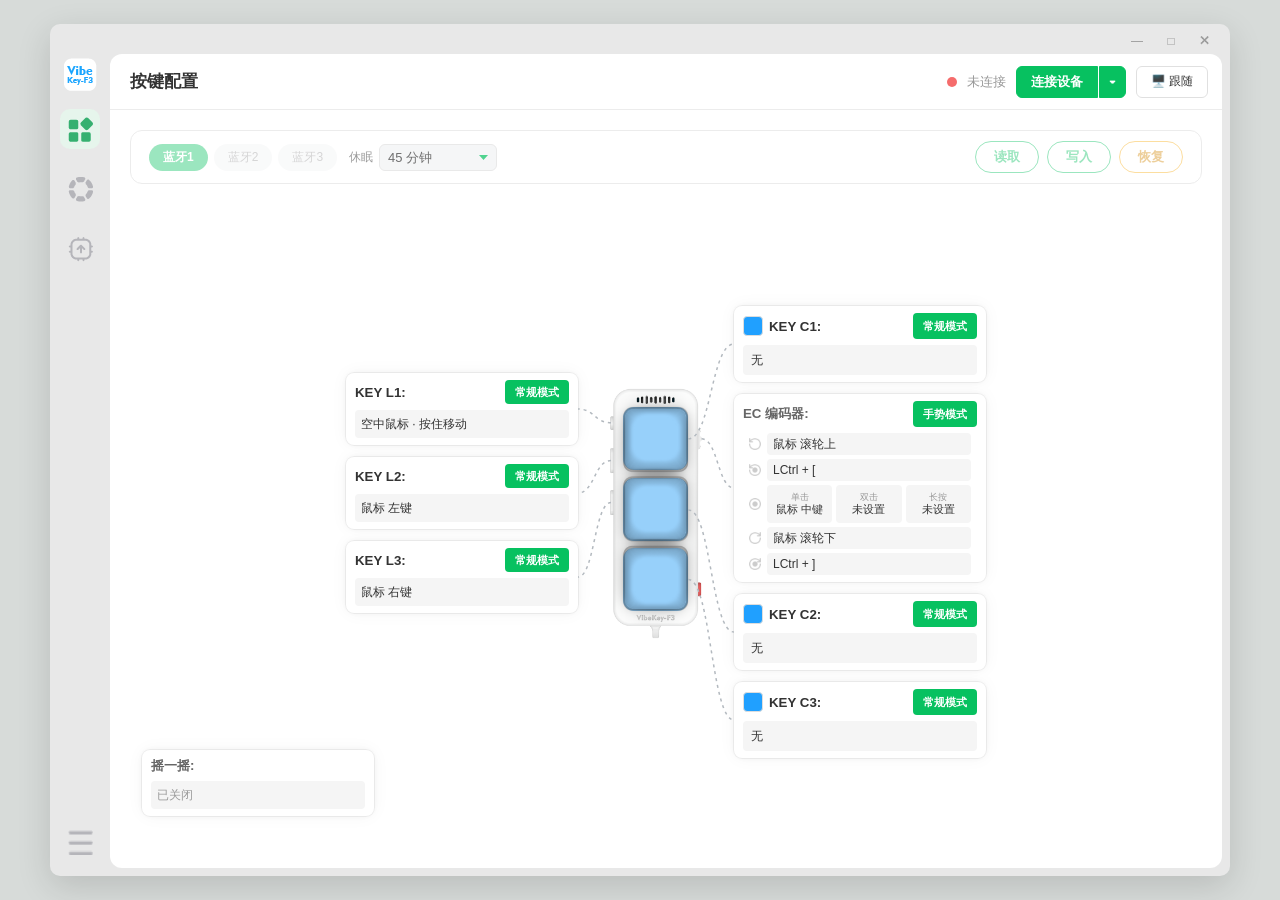
==== web/vibekey-F3_web_config/index.html @ e2149779 "fix(web): 每 3 秒兜底重连串口（对齐客户端的持续重试） 问题: 读取循环报错后 port 被置空, 但设备在系统层面没断开(不触发 connect 事件), 页面就永久停在'设备未连接';" ====
<!DOCTYPE html>
<html lang="zh-CN">
<head>
<meta charset="UTF-8">
<meta name="viewport" content="width=device-width, initial-scale=1.0">
<title>VibeKey-F3</title>
<!-- ===== 站点图标: 复用上位机桌面图标 appicon.png (data URI 内嵌, 保持单文件自包含) ===== -->
  <link rel="icon" type="image/png" sizes="16x16" href="[data-uri]">
  <link rel="icon" type="image/png" sizes="32x32" href="[data-uri]">
  <link rel="icon" type="image/png" sizes="48x48" href="[data-uri]">
  <link rel="apple-touch-icon" href="[data-uri]">
  <link rel="mask-icon" href="[data-uri]" color="#2196f3">
<script>
  // 渲染前设置主题, 避免闪烁 (深色/浅色/跟随系统)
  try {
    var __t = localStorage.getItem('vibekey-theme') || 'auto';
    if (__t === 'auto') __t = matchMedia('(prefers-color-scheme: dark)').matches ? 'dark' : 'light';
    document.documentElement.setAttribute('data-theme', __t);
  } catch(e) {}
</script>
<!-- ===== 样式: 按关注点拆成 5 个文件, 源在 .workbuddy/css/, 由 assemble_index.py 拷贝到 css/ =====
     拆分的理由: 曾因一次正则误删整段内联 CSS 导致页面裸奔, 且千行单文件让脚本化改样式
     极易锚点失配。加载顺序即层叠顺序, 勿调整序号。 -->
  <link rel="stylesheet" href="css/01-base.css">
<link rel="stylesheet" href="css/02-shell.css">
<link rel="stylesheet" href="css/03-cards.css">
<link rel="stylesheet" href="css/04-modal.css">
  <link rel="stylesheet" href="css/05-responsive.css">
<link rel="stylesheet" href="css/06-vkbd.css">
<link rel="stylesheet" href="css/07-select-popup.css">
<link rel="stylesheet" href="css/08-ec-icons.css">
<link rel="stylesheet" href="css/09-led-rgb.css">
</head>
<body>
<div class="app">

  <!-- 装饰性窗口按钮 (同 QML 标题栏) -->
  <div class="win-btns">
    <div class="win-btn">&#x2014;</div>
    <div class="win-btn">&#x25A1;</div>
    <div class="win-btn close">&#x2715;</div>
  </div>

  <!-- ===== 左侧 60px 图标侧边栏 (图标取自 Studio 桌面端资源) ===== -->
  <aside class="sidebar">
    <!-- 10-06: logo 变成返回官网的入口（官网 = 仓库根的 index.html，GitHub Pages 上就是
         https://lii-x.github.io/VibeKey-F3/ ）。
         ★ 用户明确要求：**同一个标签页直接跳回去**，不要另开窗口
           ⇒ 不加 target="_blank"（普通导航即可）。
         ⚠️ 注意：这是真跳转，未保存的改动会丢 —— 用户已知悉并仍要这个行为。 -->
    <a class="side-logo-link" href="https://lii-x.github.io/VibeKey-F3/"
       title="返回 VibeKey-F3 官网">
      <img class="side-logo" src="[data-uri]" alt="VibeKey-F3">
    </a>
    <nav class="side-nav">
      <button class="nav-btn active" data-tab="keys" onclick="switchTab('keys')" title="按键配置">
        <img class="ic ic-off" src="[data-uri]" alt="">
        <img class="ic ic-on" src="[data-uri]" alt="">
      </button>
      <button class="nav-btn" data-tab="status" onclick="switchTab('status')" title="运行状态">
        <img class="ic ic-off" src="[data-uri]" alt="">
        <img class="ic ic-on" src="[data-uri]" alt="">
      </button>
      <button class="nav-btn" data-tab="ota" onclick="switchTab('ota')" title="固件升级">
        <img class="ic ic-off" src="[data-uri]" alt="">
        <img class="ic ic-on" src="[data-uri]" alt="">
        <!-- 有新固件时的红点(对齐 QML: 任意页可见的脉冲小红点), 由 paintOtaNotice 控制 -->
        <span class="nav-badge" id="otaNavBadge" hidden aria-hidden="true"></span>
      </button>
    </nav>
    <button class="nav-btn nav-more" data-tab="more" onclick="switchTab('more')" title="更多">
      <img class="ic ic-off" src="[data-uri]" alt="">
      <img class="ic ic-on" src="[data-uri]" alt="">
    </button>
  </aside>

  <!-- ===== 主内容区 ===== -->
  <div class="main">

    <!-- 标题栏：页签标题 + 全局连接状态 -->
    <div class="titlebar">
      <span class="tb-title" id="tbTitle">按键配置</span>
      <span class="flex1"></span>
      <div class="conn-bar">
        <div class="status-dot" id="statusDot"></div>
        <span class="status-text" id="statusText">未连接</span>
        <span class="device-info" id="deviceInfo"></span>
        <div class="conn-menu">
          <button class="btn btn-primary" id="connectBtn" onclick="connectDevice()">连接设备</button>
          <button class="btn btn-primary conn-caret" id="connMenuBtn" title="选择连接方式" aria-label="选择连接方式"
                  onclick="toggleConnMenu(event)">▾</button>
          <div class="conn-dropdown" id="connDropdown">
            <button type="button" class="conn-item" onclick="pickConn('ble')">
              <span class="ci-t">蓝牙</span><span class="ci-s">无线 · 手机可用</span></button>
            <button type="button" class="conn-item" onclick="pickConn('usb')">
              <span class="ci-t">USB 串口</span><span class="ci-s">有线 · 仅桌面浏览器</span></button>
          </div>
        </div>
        <button class="btn btn-danger" id="disconnectBtn" onclick="disconnectDevice()" style="display:none;">断开</button>
        <button class="btn btn-sm" id="themeBtn" onclick="cycleTheme()" title="切换主题：深色 / 浅色 / 跟随系统">🖥️ 跟随</button>
      </div>
    </div>

    <div class="views">

      <!-- ===== 页签：按键配置 ===== -->
      <section class="view active" id="view-keys">

        <!-- 操作条: 槽位 + 休眠 + 读取/写入/恢复 (10-05)
             连接状态(绿点/已连接/设备名/断开)只在标题栏出现一次 —— 之前这里也放了一份,
             导致「已连接」等字样在同一屏出现两遍。现在这一行只留操作, 状态看标题栏。 -->
        <div class="status-card">
          <div class="sc-row">
            <div class="slot-selector">
              <span class="slot-label">槽位</span>
              <button class="slot-btn active" data-slot="0" onclick="setSlot(0)" disabled>蓝牙1</button>
              <button class="slot-btn" data-slot="1" onclick="setSlot(1)" disabled>蓝牙2</button>
              <button class="slot-btn" data-slot="2" onclick="setSlot(2)" disabled>蓝牙3</button>
            </div>
            <div class="sleep-select">
              <label>休眠</label>
              <select id="sleepMin" onchange="setSleepMin()" disabled>
                <option value="45">45 分钟</option>
                <option value="60">1 小时</option>
                <option value="90">1.5 小时</option>
                <option value="120">2 小时</option>
                <option value="180">3 小时</option>
                <option value="0">永不</option>
              </select>
            </div>
            <span class="flex1"></span>
            <div class="sc-actions">
              <button class="pill pill-green" id="readBtn" onclick="readConfig()" disabled>读取</button>
              <button class="pill pill-green" id="writeBtn" onclick="writeConfig()" disabled>写入</button>
              <button class="pill pill-amber" id="resetBtn" onclick="resetConfig()" disabled>恢复</button>
            </div>
          </div>
        </div>

        <!-- 设备居中 + Summary 卡片环绕 (对齐 Studio; 点击卡片跳转完整编辑器) -->
        <div class="studio-layout" id="studioLayout">
          <svg class="connectors" aria-hidden="true"></svg>
          <div class="scol" id="sumLeft"></div>
          <div class="device-col">
            <div class="device-frame">
              <img class="device-img" src="[data-uri]" alt="VibeKey-F3 设备">
              <!-- 键帽颜色叠加层 (对齐 Studio keyHotspotRepeater): RGB 开启时 35% 透明度着色,
                   关闭时白色 8% 微光; 位置由 updateKeycaps() 按 PNG 实测矩形设定 -->
              <div class="keycap" data-path="keys.0" title="KEY C1"></div>
              <div class="keycap" data-path="keys.1" title="KEY C2"></div>
              <div class="keycap" data-path="keys.2" title="KEY C3"></div>
            </div>
          </div>
          <div class="scol" id="sumRight"></div>
        </div>

        <!-- 按键编辑已改为「点击环绕设备的小卡片 → 弹窗编辑」(Studio 同款)，
             不再在整页渲染冗长的完整编辑器；空中鼠标 / 摇一摇设置随对应分组弹窗一并呈现。 -->
      </section>

      <!-- ===== 页签：运行状态 ===== -->
      <section class="view" id="view-status">
        <!-- 灯效测试 -->
        <div class="panel">
          <!-- 10-06 用户要求:
               ① 标题去掉「(手动测试 LED)」→ 只留「灯效测试」；
               ② 原「手动测试 + 通道」那一整行删掉（「手动测试」标签不要）；
               ③ 通道徽章/电量**上移**到标题行（.panel-title 本就是 flex+gap, 直接放进来即可）。
               ⚠️ #ledChannel 必须留着 —— updateLedChannel() 要写它；
                  #ledBattery 与它同源，一起上移。 -->
          <div class="panel-title">灯效测试
            <span class="channel-badge none" id="ledChannel">通道：无设备</span>
            <span class="led-batt" id="ledBattery"></span>
          </div>
          <div class="led-test">
            <!-- 蓝牙功能代码(toggleBleLed/connectBleLed/sendLedBle…)仍保留在 00-original.js 里
                 供源码与协议参考, 只是页面上已无入口（按钮与说明均已按用户要求移除）。 -->
            <!-- 状态灯分组标题 + 五个按钮（黄/绿/红/蓝/关, 顺序与上位机 Main.qml 一致）。
                 蓝灯 = state 4：固件 10-21 新增, 借用 LED1(PA5, 与充电指示共用),
                 见 ble_led_service.c 的 LED_STATE_BLUE 归属约定。 -->
            <div class="led-row">
              <span class="led-grp">LED1/LED2/LED3</span>
              <span class="flex1"></span>
              <div class="led-buttons">
                <button class="led-btn led-yellow" onclick="sendLed(1)">黄灯</button>
                <button class="led-btn led-green" onclick="sendLed(2)">绿灯</button>
                <button class="led-btn led-red" onclick="sendLed(3)">红灯</button>
                <button class="led-btn led-blue" onclick="sendLed(4)">蓝灯</button>
                <button class="led-btn led-off" onclick="sendLed(0)">关灯</button>
              </div>
            </div>

            <!-- 两组之间的细分隔线（对齐上位机） -->
            <div class="led-sep"></div>

            <!-- C1/C2/C3 RGB 测试区（10-06 新增, 对齐上位机: 8色快选 + 亮度条 + 亮灭）
                 三行由 js/19-led-rgb.js 的 renderLedRgb() 动态生成 -->
            <div class="led-row">
              <span class="led-grp">C1/C2/C3 RGB</span>
              <span class="flex1"></span>
              <button class="led-alloff" id="ledAllOffBtn" onclick="ledTestAllOff()">全部熄灭</button>
            </div>
            <div class="led-rgb-rows" id="ledRgbRows"></div>
            <div class="led-rgb-note" id="ledRgbNote"></div>

            <!-- 10-06 用户要求: 原来的「网页版蓝牙通道实际不可用…」长段说明整块删除 -->
          </div>
        </div>

        <!-- Log -->
        <div class="panel">
          <div class="panel-title">通信日志</div>
          <div class="log-panel" id="logPanel"></div>
        </div>

        <!-- 串口日志（设备控制台经 USB 转发，11-24） -->
        <div class="panel">
          <div class="panel-title" style="display:flex;align-items:center;justify-content:space-between;">
            <span>串口日志 <span style="font-weight:400;color:#8a8f99;font-size:12px;">（设备控制台，经 USB 转发）</span></span>
            <span style="display:flex;gap:8px;">
              <button class="btn-sm" id="srLogToggleBtn" onclick="toggleSerialLog()">开始</button>
              <button class="btn-sm" onclick="clearSerialLog()">清空</button>
            </span>
          </div>
          <div class="srlog" id="srLog"></div>
          <div class="srlog-note">
            开启后会<b>暂停设备信息轮询</b>——日志与命令共用同一条串口，必须互斥。再次点击「停止」恢复。
          </div>
        </div>
      </section>

      <!-- ===== 页签：固件升级 ===== -->
      <section class="view" id="view-ota">
        <div class="ota-scroll">

          <!-- 发现新固件横幅 (对齐 QML 856-896: #fff8e6 底 + 橙字 + 「立即升级」按钮) -->
          <div class="ota-notice" id="otaNotice" style="display:none;">
            <span class="ota-notice-arrow">↑</span>
            <div class="ota-notice-txt">
              <div class="ota-notice-t" id="otaNoticeTitle">发现新固件</div>
              <div class="ota-notice-s" id="otaNoticeSub"></div>
            </div>
            <!-- 「稍后」对齐 QML 的 fwNoticeDismissed: 记住该版本, 同一版本不再横幅提示
                 (侧栏红点仍保留, 与客户端行为一致)。 -->
            <button class="ota-notice-later" id="otaNoticeLater" onclick="otaDismissNotice()">稍后</button>
            <button class="ota-notice-btn" id="otaNoticeBtn" onclick="otaUpgradeNow()">立即升级</button>
          </div>

          <!-- 设备 (对齐 QML 899-927: 高 56 白底 radius 10, 左侧「设备」+ 圆点 + 连接态, 右侧「刷新」) -->
          <div class="ota-dev">
            <span class="ota-dev-label">设备</span>
            <span class="ota-dot" id="otaDevDot"></span>
            <span class="ota-dev-txt" id="otaDevText">USB未连接（固件升级仅支持USB连接）</span>
            <span class="ota-dev-fill"></span>
            <span class="ota-refresh" id="otaRefresh" onclick="otaRefreshDevice()">刷新</span>
          </div>

          <!-- 固件来源 + 本地/网络分段 (对齐 QML 929-1076) -->
          <div class="ota-src">
            <div class="ota-src-head">
              <span class="ota-src-title">固件来源</span>
              <span class="ota-src-fill"></span>
              <div class="seg ota-seg" id="otaSrcSeg">
                <button class="seg-btn" id="otaSrcLocal" onclick="setOtaSrcMode(0)">本地文件</button>
                <button class="seg-btn active" id="otaSrcNet" onclick="setOtaSrcMode(1)">网络获取</button>
              </div>
            </div>

            <!-- 本地模式: 浏览 .bin (对齐 QML 958-981) -->
            <div class="ota-local" id="otaLocalPane">
              <div class="ota-file">
                <span class="ota-file-box" id="otaFileName">选择固件文件 - 点击浏览选择 .bin 文件</span>
                <span class="ota-browse" id="otaBrowseBtn" onclick="document.getElementById('otaFileInput').click()">浏览</span>
                <input type="file" id="otaFileInput" accept=".bin,application/octet-stream" style="display:none" onchange="selectFirmwareFile(this)">
              </div>
            </div>

            <!-- 网络模式: 在线版本列表 (对齐 QML 983-1071, 数据源同 net_worker.py: Gitee Releases) -->
            <div class="ota-net" id="otaNetPane">
              <div class="ota-net-head">
                <!-- ★ 10-07: 用户要求去掉括号里的发布源说明, 只留「在线版本」。
                     功能(网络获取 + 在线版本列表)保持不变, 数据源仍是 Gitee。 -->
                <span class="ota-net-title">在线版本</span>
                <span class="ota-net-cur" id="otaNetCur"></span>
                <span class="ota-net-fill"></span>
                <span class="ota-refresh" id="otaNetRefresh" onclick="otaRefreshReleases('force')">刷新</span>
              </div>
              <div class="ota-net-empty" id="otaNetEmpty" style="display:none;">暂无可用版本</div>
              <div class="ota-net-list" id="otaNetList"></div>
              <div class="ota-net-picked" id="otaNetPicked" style="display:none;"></div>
            </div>
          </div>

          <div class="ota-meta" id="otaMeta"></div>
          <div class="ota-progress" id="otaProgressWrap" style="display:none;">
            <div class="ota-progress-bar" id="otaProgressBar"></div>
          </div>
          <div class="ota-status" id="otaStatus"></div>
          <div class="ota-actions">
            <button class="btn btn-success" id="otaBtn" onclick="startOta()" disabled>开始升级</button>
          </div>
          <!-- ★ 10-07: 删掉「（协议与上位机 ota_worker.py 一致）」—— 面向用户的提示不需要暴露实现细节。 -->
          <div class="hint">通过 USB 串口升级固件。升级过程中请勿拔出设备；发送完成后设备会重启并自动验证版本。仅支持 .bin 固件。</div>

        </div>
      </section>

      <!-- ===== 页签：更多 ===== -->
      <section class="view" id="view-more">
        <div class="panel">
          <div class="panel-title">关于 VibeKey-F3 Web</div>
          <div class="about-text">
            基于 <b>Web Serial API</b> 的网页版配置工具，无需安装驱动，浏览器直接配置设备。
          </div>
        </div>
        <div class="panel">
          <div class="panel-title">网页端 vs 桌面端 (VibeKey-F3 Studio)</div>
          <div class="about-text">
            • <b>桌面端 Studio</b>（Qt）：按键配置、运行状态监控、OTA 固件升级、灯效、系统托盘、固件更新提醒等完整功能。<br>
            • <b>网页端</b>：免安装，插上 USB 即可读取/写入配置、升级固件。
          </div>
        </div>
        <div class="panel">
          <div class="panel-title">使用说明</div>
          <div class="about-text">
            1. 使用 <b>Chrome / Edge</b> 打开本页（Web Serial 仅支持 Chromium 内核浏览器）<br>
            2. 设备通过 <b>USB</b> 连接电脑<br>
            3. 点击右上角"连接设备"，在弹出的串口列表中选择设备<br>
            4. 读取配置 → 修改 → 写入配置
          </div>
          <div class="hint">提示：右上角按钮可切换 深 / 浅 / 跟随系统 三种主题。<br>
            按键配置页：<b>单击卡片</b>打开编辑弹窗；<b>按住拖动卡片</b>可调整位置，拖过之后卡片右上角会出现 <b>&#8635;</b> 按钮，点它恢复默认位置。</div>
        </div>
      </section>

    </div>
  </div>
</div>

<!-- Toast -->
<div class="toast" id="toast"></div>

<!-- Studio 同款：按键编辑弹窗 (点击环绕设备的小卡片打开) -->
<div class="modal" id="editorModal">
  <div class="modal-backdrop" onclick="closeEditor()"></div>
  <div class="modal-card">
    <div class="modal-head">
      <span class="modal-title" id="modalTitle">编辑键位</span>
      <button class="modal-close" onclick="closeEditor()" title="关闭">×</button>
    </div>
    <div class="modal-body"><div class="modal-groups" id="editorModalBody"></div></div>
    <div class="modal-foot">
      <button class="modal-clear" onclick="clearShakeKey()">清除</button>
      <button class="modal-done" onclick="closeEditor()">完成</button>
    </div>
    <p class="modal-note" id="shakeNote"></p>
  </div>
</div>

<!-- ===== 虚拟键盘 (仅网页端): 弹窗打开时右下角出现入口 =====
     屏幕键盘用鼠标点选组合键, 绕开 Windows 输入法/系统热键(最典型: Ctrl+空格
     切中英) —— 这类组合键的真实 keydown 根本到不了网页, 网页端只能靠这个兜底。
     入口与面板的显隐由 CSS 兄弟选择器(#editorModal.show ~ .vkbd-fab)控制。 -->
<button type="button" class="vkbd-fab" onclick="toggleVkbd()" title="打开虚拟键盘：用鼠标点选组合键（可绕开 Ctrl+空格 等被系统吃掉的组合键）">
  <span class="vkbd-fab-ico">&#9000;</span><span>虚拟键盘</span>
</button>
<div class="vkbd" id="vkbd">
  <div class="vkbd-head">
    <span class="vkbd-title">虚拟键盘</span>
    <select class="vkbd-target" id="vkbdTarget" title="写入哪个快捷键框"></select>
    <button type="button" class="vkbd-hand" id="vkbdHand" onclick="toggleVkbdHand()" title="切换顶部修饰键条：左手 LCtrl/LShift/LAlt/LWin ↔ 右手 RCtrl/RShift/RAlt/RWin">左手</button>
    <button type="button" class="vkbd-x" onclick="toggleVkbd()" title="关闭">&#215;</button>
  </div>
  <p class="vkbd-prev" id="vkbdPrev"></p>
  <div class="vkbd-mods" id="vkbdMods"></div>
  <div class="vkbd-keys" id="vkbdKeys"></div>
  <div class="vkbd-foot">
    <button type="button" class="vkbd-btn" id="vkbdModsOnly" title="只保存修饰键（如仅 Ctrl 或 Ctrl+Alt），不设主键">仅修饰键</button>
    <button type="button" class="vkbd-btn" id="vkbdClear" title="清除该框的快捷键">清除</button>
    <span class="vkbd-hint">点主键即写入并留在面板，可继续设下一个</span>
  </div>
</div>

<script>
// ============================================================
// 协议常量 (与 config_worker.py / 固件一致)
//  08-27: 新增槽位字段(buf[5]=0~2) + 休眠时间(sleep_min)
//  08-31: 新增设备信息握手 CMD_QUERY(0x05)
// ============================================================
const CONF_MAGIC = 0x434F4E46;  // 'CONF'
const KEYC_MAGIC = 0x4B455943;  // 'KEYC'
const CMD_READ   = 0x01;
const CMD_WRITE  = 0x02;
const CMD_RESET  = 0x03;
const CMD_QUERY  = 0x05;        // 设备信息握手: 返回 "VibeKey-F3|版本|电量|槽位\n"
const CMD_RGB    = 0x06;
const CMD_LED    = 0x04;      // LED 灯效下发 (USB 通道, payload=1字节状态)

// 09-27: 新增 airmouse(4) —— 空中鼠标开关动作。
//   仅 KEY L1 / EC 相关键允许(用户要求: L1 手势里也能开关空中鼠标, 每触发切换一次,
//   与 EC 旋转/L1 手势语义一致); L2/L3 与 C 键手势不允许。
const ACTIONS = { 0: 'none', 1: 'keyboard', 2: 'mouse', 3: 'multimedia', 4: 'airmouse' };
const ACTION_IDS = { 'none': 0, 'keyboard': 1, 'mouse': 2, 'multimedia': 3, 'airmouse': 4 };

// 09-27: 键块元数据 —— 驱动"通用键块渲染器"，避免为 17 个键块各写一套 UI。
//   path   : config 内的取值路径(数组用 .0/.1/.2)
//   label  : 界面标题
//   allow  : 允许的动作类型(决定动作下拉的选项)
//   rgb    : 是否有 RGB 底光硬件(仅 C1-C3 有; 其余字段存而不用, 固件忽略)
//   capture: 是否提供"按键捕获"按钮
const KEY_BLOCKS = [
  // ---- C 键：主键(常规模式) + 手势三件套 ----
  { path: 'keys.0', label: 'KEY C1 主键（常规模式）', allow: ['none','keyboard','mouse','multimedia'], rgb: true,  capture: true },
  { path: 'keys.1', label: 'KEY C2 主键（常规模式）', allow: ['none','keyboard','mouse','multimedia'], rgb: true,  capture: true },
  { path: 'keys.2', label: 'KEY C3 主键（常规模式）', allow: ['none','keyboard','mouse','multimedia'], rgb: true,  capture: true },
  { path: 'c_tap.0', label: 'C1 手势·单击', allow: ['none','keyboard','mouse','multimedia'], rgb: false, capture: true },
  { path: 'c_dbl.0', label: 'C1 手势·双击', allow: ['none','keyboard','mouse','multimedia'], rgb: false, capture: true },
  { path: 'c_lng.0', label: 'C1 手势·长按', allow: ['none','keyboard','mouse','multimedia'], rgb: false, capture: true },
  { path: 'c_tap.1', label: 'C2 手势·单击', allow: ['none','keyboard','mouse','multimedia'], rgb: false, capture: true },
  { path: 'c_dbl.1', label: 'C2 手势·双击', allow: ['none','keyboard','mouse','multimedia'], rgb: false, capture: true },
  { path: 'c_lng.1', label: 'C2 手势·长按', allow: ['none','keyboard','mouse','multimedia'], rgb: false, capture: true },
  { path: 'c_tap.2', label: 'C3 手势·单击', allow: ['none','keyboard','mouse','multimedia'], rgb: false, capture: true },
  { path: 'c_dbl.2', label: 'C3 手势·双击', allow: ['none','keyboard','mouse','multimedia'], rgb: false, capture: true },
  { path: 'c_lng.2', label: 'C3 手势·长按', allow: ['none','keyboard','mouse','multimedia'], rgb: false, capture: true },
  // ---- L 键：常规键 + 手势三件套(L1 额外允许 airmouse) ----
  { path: 'l_key.0', label: 'KEY L1 主键（常规模式）', allow: ['none','keyboard','mouse','multimedia','airmouse'], rgb: false, capture: true },
  { path: 'l_key.1', label: 'KEY L2 主键（常规模式）', allow: ['none','keyboard','mouse','multimedia'], rgb: false, capture: true },
  { path: 'l_key.2', label: 'KEY L3 主键（常规模式）', allow: ['none','keyboard','mouse','multimedia'], rgb: false, capture: true },
  { path: 'l_tap.0', label: 'L1 手势·单击', allow: ['none','keyboard','mouse','multimedia','airmouse'], rgb: false, capture: true },
  { path: 'l_dbl.0', label: 'L1 手势·双击', allow: ['none','keyboard','mouse','multimedia','airmouse'], rgb: false, capture: true },
  { path: 'l_lng.0', label: 'L1 手势·长按', allow: ['none','keyboard','mouse','multimedia','airmouse'], rgb: false, capture: true },
  { path: 'l_tap.1', label: 'L2 手势·单击', allow: ['none','keyboard','mouse','multimedia'], rgb: false, capture: true },
  { path: 'l_dbl.1', label: 'L2 手势·双击', allow: ['none','keyboard','mouse','multimedia'], rgb: false, capture: true },
  { path: 'l_lng.1', label: 'L2 手势·长按', allow: ['none','keyboard','mouse','multimedia'], rgb: false, capture: true },
  { path: 'l_tap.2', label: 'L3 手势·单击', allow: ['none','keyboard','mouse','multimedia'], rgb: false, capture: true },
  { path: 'l_dbl.2', label: 'L3 手势·双击', allow: ['none','keyboard','mouse','multimedia'], rgb: false, capture: true },
  { path: 'l_lng.2', label: 'L3 手势·长按', allow: ['none','keyboard','mouse','multimedia'], rgb: false, capture: true },
  // ---- EC 编码器(旋转是离散步进, 无手势概念; 按下支持模式) ----
  { path: 'ec_cw',    label: 'EC 正转一步', allow: ['none','keyboard','mouse','multimedia','airmouse'], rgb: false, capture: true },
  // 10-05: 按压滚动上/下 —— 手势模式下「按住旋钮旋转」。此前只有 config/读写/摘要卡,
  //   漏了这里的元数据 ⇒ 弹窗里那两行拿不到 label 与 allow(会显示成裸 path + 空动作下拉)。
  { path: 'ec_cw_press',  label: 'EC 按压滚动上', allow: ['none','keyboard','mouse','multimedia','airmouse'], rgb: false, capture: true },
  { path: 'ec_press', label: 'EC 按下（常规模式）', allow: ['none','keyboard','mouse','multimedia','airmouse'], rgb: false, capture: true },
  { path: 'ec_ccw',   label: 'EC 反转一步', allow: ['none','keyboard','mouse','multimedia','airmouse'], rgb: false, capture: true },
  { path: 'ec_ccw_press', label: 'EC 按压滚动下', allow: ['none','keyboard','mouse','multimedia','airmouse'], rgb: false, capture: true },
  { path: 'ec_press_tap', label: 'EC 按下·手势单击', allow: ['none','keyboard','mouse','multimedia','airmouse'], rgb: false, capture: true },
  { path: 'ec_press_dbl', label: 'EC 按下·手势双击', allow: ['none','keyboard','mouse','multimedia','airmouse'], rgb: false, capture: true },
  { path: 'ec_press_lng', label: 'EC 按下·手势长按', allow: ['none','keyboard','mouse','multimedia','airmouse'], rgb: false, capture: true },
  // ---- 摇一摇 ----
  { path: 'shake_key', label: '摇一摇触发键', allow: ['none','keyboard','multimedia'], rgb: false, capture: true },
];

// 各功能区包含的键块(用于分区渲染)
const KEY_GROUPS = [
  { title: 'KEY C1 / C2 / C3（主键 · 三手势）', modeKey: 'c_mode', modePaths: ['c_mode.0','c_mode.1','c_mode.2'],
    modeLabels: ['C1 模式','C2 模式','C3 模式'],
    blocks: ['keys.0','c_tap.0','c_dbl.0','c_lng.0',
             'keys.1','c_tap.1','c_dbl.1','c_lng.1',
             'keys.2','c_tap.2','c_dbl.2','c_lng.2'] },
  { title: 'KEY L1 / L2 / L3（主键 · 三手势）', modeKey: 'l_mode', modePaths: ['l_mode.0','l_mode.1','l_mode.2'],
    modeLabels: ['L1 模式','L2 模式','L3 模式'],
    blocks: ['l_key.0','l_tap.0','l_dbl.0','l_lng.0',
             'l_key.1','l_tap.1','l_dbl.1','l_lng.1',
             'l_key.2','l_tap.2','l_dbl.2','l_lng.2'] },
  // 10-05: 新增 ec_cw_press / ec_ccw_press（按压滚动，手势模式下按住旋钮旋转）；
  //   gestureOnlyBlocks = 仅在手势模式(ec_press_mode==1)下渲染 —— 它们在常规模式下不生效，
  //   一直显示会让用户"配了没反应"（与上位机的显隐规则保持一致）。
  { title: 'EC 编码器（正转 / 按压滚动 / 按下 / 反转）', modeKey: 'ec_press_mode', modePaths: ['ec_press_mode'],
    modeLabels: ['EC 按下模式'],
    gestureOnlyBlocks: ['ec_cw_press','ec_ccw_press'],
    blocks: ['ec_cw','ec_cw_press','ec_press','ec_ccw','ec_ccw_press',
             'ec_press_tap','ec_press_dbl','ec_press_lng'] },
  { title: '摇一摇（Shake）', modeKey: null, modePaths: [], modeLabels: [],
    blocks: ['shake_key'] },
];

// 08-27: 与上位机 UI 命名对齐 (底层协议名仍为 KEY3/4/5)
const KEY_NAMES = ['KEY C1', 'KEY C2', 'KEY C3'];

// 修饰键位图
const MODIFIERS = [
  { bit: 0x01, label: 'LCtrl', name: '左 Ctrl' },
  { bit: 0x02, label: 'LShift', name: '左 Shift' },
  { bit: 0x04, label: 'LAlt', name: '左 Alt' },
  { bit: 0x08, label: 'LWin', name: '左 Win' },
  { bit: 0x10, label: 'RCtrl', name: '右 Ctrl' },
  { bit: 0x20, label: 'RShift', name: '右 Shift' },
  { bit: 0x40, label: 'RAlt', name: '右 Alt' },
  { bit: 0x80, label: 'RWin', name: '右 Win' },
];

// HID 键码表 (与 KeyConfigManager.cpp 一致)
const HID_KEYS = [
  { text: '无', value: 0 },
  { text: 'A', value: 4 }, { text: 'B', value: 5 }, { text: 'C', value: 6 },
  { text: 'D', value: 7 }, { text: 'E', value: 8 }, { text: 'F', value: 9 },
  { text: 'G', value: 10 }, { text: 'H', value: 11 }, { text: 'I', value: 12 },
  { text: 'J', value: 13 }, { text: 'K', value: 14 }, { text: 'L', value: 15 },
  { text: 'M', value: 16 }, { text: 'N', value: 17 }, { text: 'O', value: 18 },
  { text: 'P', value: 19 }, { text: 'Q', value: 20 }, { text: 'R', value: 21 },
  { text: 'S', value: 22 }, { text: 'T', value: 23 }, { text: 'U', value: 24 },
  { text: 'V', value: 25 }, { text: 'W', value: 26 }, { text: 'X', value: 27 },
  { text: 'Y', value: 28 }, { text: 'Z', value: 29 },
  { text: '1', value: 30 }, { text: '2', value: 31 }, { text: '3', value: 32 },
  { text: '4', value: 33 }, { text: '5', value: 34 }, { text: '6', value: 35 },
  { text: '7', value: 36 }, { text: '8', value: 37 }, { text: '9', value: 38 },
  { text: '0', value: 39 },
  { text: 'Enter', value: 40 }, { text: 'Esc', value: 41 },
  { text: 'Backspace', value: 42 }, { text: 'Tab', value: 43 },
  { text: 'Space', value: 44 }, { text: '-', value: 45 }, { text: '=', value: 46 },
  { text: '[', value: 47 }, { text: ']', value: 48 }, { text: '\\', value: 49 },
  { text: ';', value: 51 }, { text: "'", value: 52 }, { text: '`', value: 53 },
  { text: ',', value: 54 }, { text: '.', value: 55 }, { text: '/', value: 56 },
  { text: 'CapsLock', value: 57 },
  { text: 'F1', value: 58 }, { text: 'F2', value: 59 }, { text: 'F3', value: 60 },
  { text: 'F4', value: 61 }, { text: 'F5', value: 62 }, { text: 'F6', value: 63 },
  { text: 'F7', value: 64 }, { text: 'F8', value: 65 }, { text: 'F9', value: 66 },
  { text: 'F10', value: 67 }, { text: 'F11', value: 68 }, { text: 'F12', value: 69 },
  { text: 'PrintScreen', value: 70 }, { text: 'ScrollLock', value: 71 },
  { text: 'Pause', value: 72 }, { text: 'Insert', value: 73 }, { text: 'Home', value: 74 },
  { text: 'PageUp', value: 75 }, { text: 'Delete', value: 76 }, { text: 'End', value: 77 },
  { text: 'PageDown', value: 78 }, { text: 'Right', value: 79 }, { text: 'Left', value: 80 },
  { text: 'Down', value: 81 }, { text: 'Up', value: 82 },
];

// 多媒体键码 (常用)
/* ⚠️ 这张表必须与【桌面版 Main.qml 的 mmModel】和【固件 consumer 描述符】三处一致。
 *
 * 11-10 修订：原来这里多列了「浏览器主页 0x8A / 邮件 0x8A / 搜索 0xE6」——
 *   ① 主页和邮件填的是**同一个值** 0x8A（0x8A 实际是 AL Email Reader，即"邮件"），
 *      选哪个都触发同一个动作；
 *   ② 真正的"主页/搜索"是 0x223 / 0x221（AC Home / AC Search），**超出 8 位**，
 *      而配置帧里 keycode 只有 1 字节，装不下 ⇒ 选了也发不出去。
 *   ⇒ 统一收敛成这 7 个 8 位标准用法（与桌面版完全一致），不再提供发不出去的选项。 */
const MEDIA_KEYS = [
  { text: '音量+', value: 0xE9 }, { text: '音量-', value: 0xEA },
  { text: '静音', value: 0xE2 }, { text: '播放/暂停', value: 0xCD },
  { text: '下一曲', value: 0xB5 }, { text: '上一曲', value: 0xB6 },
  { text: '停止', value: 0xB7 },
];

// 鼠标键码
// 键值必须与固件一致: Firmware/src/main.c:1749-1751
//   EC_KC_WHEEL_UP=0x05 / EC_KC_WHEEL_DOWN=0x06
// (QML Main.qml:466-486 同样按 1/2/4/5/6 映射)。曾误用 USB HID 标准的 8/16,
//  导致设备里的 5/6 在下拉里找不到对应项 -> 细分显示空白。
const MOUSE_KEYS = [
  { text: '左键', value: 1 }, { text: '右键', value: 2 },
  { text: '中键', value: 4 }, { text: '滚轮上', value: 5 },
  { text: '滚轮下', value: 6 },
];

// 08-27: 自动休眠档位 (0=永不)
const SLEEP_OPTIONS = [45, 60, 90, 120, 180, 0];

// ============================================================
// 主题切换 (深色 / 浅色 / 跟随系统)
// ============================================================
const THEME_KEY = 'vibekey-theme';
const THEME_LABELS = { dark: '🌙 深色', light: '☀️ 浅色', auto: '🖥️ 跟随' };

function applyTheme(theme) {
  const root = document.documentElement;
  if (theme === 'auto') {
    root.dataset.theme = window.matchMedia('(prefers-color-scheme: dark)').matches ? 'dark' : 'light';
  } else {
    root.dataset.theme = theme;
  }
  const btn = document.getElementById('themeBtn');
  if (btn) btn.textContent = THEME_LABELS[theme] || THEME_LABELS.auto;
}

function cycleTheme() {
  const current = localStorage.getItem(THEME_KEY) || 'auto';
  const next = current === 'dark' ? 'light' : (current === 'light' ? 'auto' : 'dark');
  localStorage.setItem(THEME_KEY, next);
  applyTheme(next);
}

// 跟随系统模式下, 系统主题变化时自动切换
window.matchMedia('(prefers-color-scheme: dark)').addEventListener('change', () => {
  if ((localStorage.getItem(THEME_KEY) || 'auto') === 'auto') applyTheme('auto');
});

// ============================================================
// 状态
// ============================================================
let port = null;
let reader = null;
let writer = null;
let keepReading = false;
let isBusy = false;
let rxBuffer = new Uint8Array(0);  // 全局接收缓冲区
let rxResolve = null;               // 等待数据的 Promise resolver

// 08-27: 当前编辑槽位 0~2 (蓝牙1~3)
let currentSlot = 0;
// 08-31: 设备信息 (握手查询得到)
let deviceInfo = { name: '', version: '', battery: -1, slot: -1 };
// 设备上次上报的活跃蓝牙槽位。用于检测"设备端真正切换槽位"(相对上次上报发生变化)，
// 避免轮询把用户手动选择的编辑槽位弹回 (09-01 修复: 手动选槽被 5s 轮询覆盖)。
let lastReportedDeviceSlot = -1;

// ============================================================
// 配置数据结构（09-27 扩展：完整对齐固件 key_config_storage_t，sizeof 304）
//
// 9 字节键块（与固件 key_config_t 一一对应）：
//   { action_type, modifier, keycode, reserved, rgb_en, r, g, b, bri }
// 键块的三种用途：
//   · 常规键（按下/松开直通）：keys[](C1-C3) / l_key[](L1-L3) / ec_cw / ec_press / ec_ccw
//   · 手势键（该键"模式"选"手势"时生效）：*_tap(单击) / *_dbl(双击) / *_lng(长按)
//   · 摇一摇快捷键：shake_key
// ⚠️ 只有 C1-C3 有 RGB 底光硬件；其余键块的 rgb_* 字段固件存而不用。
// ⚠️ 每个键由 KEY_BLOCKS 的 path 定位（数组形式用 '数组名.下标'，如 'c_dbl.0'）。
// ============================================================
// 10-05: 新增可选参数 modifier（默认 0，向后兼容所有旧调用）。
// 用途：EC 按压滚动默认是 LCtrl+[ / LCtrl+]，需要带修饰键，而原签名只能给 action/keycode。
function mkKey(name, action, keycode, rgb, modifier) {
  return {
    name: name || '',
    action: action || 'none',
    modifier: modifier || 0,
    keycode: keycode || 0,
    rgb_enabled: !!rgb,
    rgb_color: 0x20A0FF,
    rgb_brightness: 15,
  };
}

let config = {
  // ---- 头部 ----
  air_mouse_mode: 1,     // 0=单击切换 1=按住移动
  air_mouse_speed: 1,    // 0=慢 1=中 2=快
  air_mouse_dir: 0,      // 0=0° 1=90° 2=180° 3=270°
  sleep_min: 45,         // 0=永不; 45~240 合法
  // ---- 摇一摇 ----
  shake_enabled: 0,
  shake_sens: 1,         // 0=轻 1=适中 2=用力
  shake_key: mkKey('摇一摇', 'none', 0, false),
  // ---- C1 / C2 / C3 ----
  keys: [
    mkKey('KEY C1', 'keyboard', 0, true),
    mkKey('KEY C2', 'keyboard', 0, true),
    mkKey('KEY C3', 'keyboard', 0, true),
  ],
  c_mode: [0, 0, 0],                             // 0=常规(直通) 1=手势
  c_tap: [mkKey(), mkKey(), mkKey()],            // 手势·单击(独立存储)
  c_dbl: [mkKey(), mkKey(), mkKey()],            // 手势·双击
  c_lng: [mkKey(), mkKey(), mkKey()],            // 手势·长按
  // ---- L1 / L2 / L3 ----
  l_mode: [0, 0, 0],
  l_key: [
    mkKey('KEY L1', 'airmouse', 0, false),       // 历史默认: L1=空中鼠标开关
    mkKey('KEY L2', 'mouse', 1, false),          // 历史默认: L2=鼠标左键(按住保持)
    mkKey('KEY L3', 'mouse', 2, false),          // 历史默认: L3=鼠标右键
  ],
  l_tap: [mkKey(), mkKey(), mkKey()],
  l_dbl: [mkKey(), mkKey(), mkKey()],
  l_lng: [mkKey(), mkKey(), mkKey()],
  // ---- EC 编码器（10-05: 默认值对齐固件 key_config.c 的出厂默认）----
  //   ⚠️ 原为正转/反转 = none（无动作），与固件的"滚轮上/下"不一致 —— 若"未读取就写入"
  //      会把设备的正转/反转写成无动作。现统一为固件默认值。
  ec_cw:    mkKey('EC 正转', 'mouse', 5, false),          // 固件: MOUSE 0x05 滚轮上
  ec_press: mkKey('EC 按下', 'mouse', 4, false),          // 中键
  ec_ccw:   mkKey('EC 反转', 'mouse', 6, false),          // 固件: MOUSE 0x06 滚轮下
  ec_press_mode: 1,                                      // 1=手势（固件默认）
  ec_press_tap: mkKey('EC 按下·单击', 'mouse', 4, false),  // 手势单击=中键（与常规体验一致）
  ec_press_dbl: mkKey('EC 按下·双击', 'none', 0, false),
  ec_press_lng: mkKey('EC 按下·长按', 'none', 0, false),
  // ---- 10-05 新增：EC 按压滚动（手势模式下按住旋钮旋转）----
  //   固件默认 = KEYBOARD + modifier 0x01(LCtrl) + keycode 0x2F('[') / 0x30(']')
  ec_cw_press:  mkKey('EC 按压滚动上', 'keyboard', 0x2F, false, 0x01),
  ec_ccw_press: mkKey('EC 按压滚动下', 'keyboard', 0x30, false, 0x01),
  // ---- 诊断: 本次 READ 回包实际长度(用于判断固件新旧, 不参与写入) ----
  raw_len: 0,
};

// ---- 路径访问工具（'c_dbl.0' → config.c_dbl[0]）----
function getBlock(path) {
  const parts = String(path).split('.');
  let o = config;
  for (const p of parts) { if (o == null) return null; o = o[p]; }
  return o;
}
function setBlock(path, val) {
  const parts = String(path).split('.');
  let o = config;
  for (let i = 0; i < parts.length - 1; i++) { o = o[parts[i]]; if (o == null) return; }
  o[parts[parts.length - 1]] = val;
}
function getMeta(path) { return KEY_BLOCKS.find(b => b.path === path) || { label: path, allow: [], rgb: false, capture: false }; }

let capturingPath = '';   // 09-27: 路径式捕获（'' 表示当前未在捕获；原 capturingIndex 已废弃）
let captureMods = 0;

// ============================================================
// 日志 & Toast
// ============================================================
function log(msg, type = '') {
  const panel = document.getElementById('logPanel');
  const time = new Date().toLocaleTimeString('zh-CN', { hour12: false });
  const line = document.createElement('div');
  line.className = 'log-line ' + type;
  line.innerHTML = `<span class="log-time">[${time}]</span>${msg}`;
  panel.appendChild(line);
  panel.scrollTop = panel.scrollHeight;
}

function toast(msg, type = 'info') {
  const el = document.getElementById('toast');
  el.textContent = msg;
  el.className = 'toast ' + type + ' show';
  setTimeout(() => el.classList.remove('show'), 3000);
}

// ============================================================
// 槽位 & 休眠 (08-27)
// ============================================================
function setSlot(idx, silent) {
  if (idx < 0) idx = 0;
  if (idx > 2) idx = 2;
  if (currentSlot === idx) { updateSlotUI(); return; }
  currentSlot = idx;
  updateSlotUI();
  log('已切换到蓝牙' + (idx + 1) + ' 槽位', 'info');
  // 切槽即读取该槽配置(丢弃当前未保存的编辑内容), 与上位机 setSlot 一致
  if (!silent) readConfig();
}

function updateSlotUI() {
  document.querySelectorAll('.slot-btn').forEach(b => {
    b.classList.toggle('active', parseInt(b.dataset.slot) === currentSlot);
  });
}

function setSleepMin() {
  config.sleep_min = parseInt(document.getElementById('sleepMin').value);
  if (isNaN(config.sleep_min)) config.sleep_min = 0;
  log('休眠时间: ' + sleepLabel(config.sleep_min) + ' (写入后生效)', 'info');
}

function sleepLabel(min) {
  if (min <= 0) return '永不';
  if (min % 60 === 0) return (min / 60) + ' 小时';
  if (min === 90) return '1.5 小时';
  return min + ' 分钟';
}

function updateSleepUI() {
  const sel = document.getElementById('sleepMin');
  sel.value = String(config.sleep_min);
}

// ============================================================
// Web Serial 连接
// ============================================================

// 打开一个 SerialPort (设置波特率/DTR/RTS + 等待就绪 + 清空输入缓冲区), 成功返回 true
async function openSerialPort(p) {
  try {
    await p.open({ baudRate: 115200, dataBits: 8, stopBits: 1, parity: 'none' });
    try { await p.setSignals({ dataTerminalReady: true, requestToSend: true }); } catch (e) { /* 部分设备不需要 */ }
    await sleep(400);
    // 清空输入缓冲区
    try {
      const dr = p.readable.getReader();
      while (true) {
        const { value, done } = await Promise.race([
          dr.read(),
          new Promise(res => setTimeout(() => res({ value: undefined, done: true }), 150))
        ]);
        if (done || !value) break;
      }
      dr.releaseLock();
    } catch (e) { /* ignore */ }
    return true;
  } catch (e) {
    return false;
  }
}

// 端口打开后的通用后续: 更新 UI + 启动读循环 + 握手查询 + 读取当前槽配置
async function onPortOpened() {
  document.getElementById('statusDot').classList.add('connected');
  document.getElementById('statusText').textContent = '已连接';
  document.getElementById('connectBtn').style.display = 'none';
  document.getElementById('disconnectBtn').style.display = 'inline-flex';
  setControlsBusy(false);
  updateLedChannel();
  updateOtaControls();
  keepReading = true;
  readLoop();
  const info = await sendQuery();
  if (info && info.name) {
    applyDeviceInfo(info, false);
    if (info.slot >= 1 && info.slot <= 3) {
      currentSlot = info.slot - 1;
      updateSlotUI();
      lastReportedDeviceSlot = info.slot;
      log('设备当前蓝牙槽位: 蓝牙' + info.slot, 'info');
    }
  }
  setTimeout(readConfig, 300);
}

// 向指定端口发握手查询, 验证是否为 VibeKey-F3 设备 (用于自动连接时的设备识别)
async function verifyVibeKey(p) {
  try {
    const savedBuf = rxBuffer;
    rxBuffer = new Uint8Array(0);
    const q = buildHeader(CMD_QUERY, 0, 0);
    const w = p.writable.getWriter();
    await w.write(q);
    w.releaseLock();
    const line = await otaReadLine(1500, p);
    rxBuffer = savedBuf;
    const info = parseDeviceInfo(line);
    return !!(info.name && info.name.toLowerCase().includes('vibekey'));
  } catch (e) {
    return false;
  }
}

// 自动识别并连接已授权的 USB 设备 (页面加载 / 热插拔时调用)
async function autoConnectUsb() {
  if (port || isBusy || otaTransferring || capturingPath) return;
  try {
    const ports = await navigator.serial.getPorts();
    for (const p of ports) {
      if (!(await openSerialPort(p))) continue;
      // 验证是否为 VibeKey-F3, 不是则关闭继续试下一个
      if (!(await verifyVibeKey(p))) {
        try { await p.close(); } catch (e) {}
        continue;
      }
      port = p;
      log('自动连接到已授权 USB 设备', 'success');
      toast('已自动连接设备', 'success');
      await onPortOpened();
      return;
    }
  } catch (e) { /* 静默, 等用户手动连接 */ }
}

async function connectDevice() {
  if (!('serial' in navigator)) {
    toast('当前浏览器不支持 Web Serial API，请使用 Chrome 或 Edge', 'error');
    log('浏览器不支持 Web Serial API', 'error');
    return;
  }
  try {
    if (port) { toast('设备已连接', 'info'); return; }
    // 不过滤 VID，列出所有可用串口（VibeKey-F3 用 MCU 自带 CDC ACM，VID 不固定）
    port = await navigator.serial.requestPort();
    if (!(await openSerialPort(port))) throw new Error('无法打开串口（可能被其他程序占用）');
    log('串口已打开: 115200 8N1, DTR/RTS=ON', 'success');
    toast('设备连接成功', 'success');
    await onPortOpened();
  } catch (e) {
    port = null;
    if (e.name === 'NotFoundError') {
      log('用户取消了设备选择', 'warn');
    } else if (e.name === 'NetworkError') {
      log('串口被占用，请关闭桌面版 VibeKey Studio 后重试', 'error');
      toast('串口被占用，请先关闭桌面版 Studio', 'error');
    } else {
      log('连接失败: ' + e.name + ' - ' + e.message, 'error');
      toast('连接失败: ' + e.message, 'error');
    }
    log('排查: 1)确认设备已插USB  2)关闭桌面版Studio释放串口  3)设备管理器确认COM口存在  4)用Chrome/Edge浏览器', 'warn');
  }
}

async function disconnectDevice() {
  keepReading = false;
  rxBuffer = new Uint8Array(0);
  if (rxResolve) { rxResolve(); rxResolve = null; }
  if (reader) { try { await reader.cancel(); } catch(e){} }
  if (port) {
    try { await port.setSignals({ dataTerminalReady: false, requestToSend: false }); } catch(e){}
    try { await port.close(); } catch(e){}
  }
  port = null;
  deviceInfo = { name: '', version: '', battery: -1, slot: -1 };
  lastReportedDeviceSlot = -1;
  document.getElementById('deviceInfo').style.display = 'none';
  log('已断开连接', 'warn');
  toast('已断开', 'info');

  document.getElementById('statusDot').classList.remove('connected');
  document.getElementById('statusText').textContent = '未连接';
  document.getElementById('connectBtn').style.display = 'inline-flex';
  document.getElementById('disconnectBtn').style.display = 'none';
  setControlsBusy(true);
  updateLedChannel();
  updateOtaControls();
}

// 持续读取循环：所有收到的数据放入 rxBuffer，通知等待者
async function readLoop() {
  while (keepReading && port && port.readable) {
    try {
      reader = port.readable.getReader();
      const { value, done } = await reader.read();
      reader.releaseLock();
      if (done) break;
      if (value && value.length > 0) {
        /* ★ 11-24 串口日志模式：设备此时推的是纯文本，直接渲染，
         * 不进 rxBuffer（否则会污染请求-应答的长度匹配）。 */
        if (srLogOn) {
          srLogAppend(srLogDecoder.decode(value, { stream: true }));
          continue;
        }
        // 追加到缓冲区
        const newBuf = new Uint8Array(rxBuffer.length + value.length);
        newBuf.set(rxBuffer, 0);
        newBuf.set(value, rxBuffer.length);
        rxBuffer = newBuf;
        log('← 收到数据: ' + bytesToHex(value) + ' (缓冲区共 ' + rxBuffer.length + ' 字节)', 'info');
        // 通知等待者
        if (rxResolve) {
          const r = rxResolve;
          rxResolve = null;
          r();
        }
      }
    } catch (e) {
      if (keepReading) {
        log('读取循环错误: ' + e.message, 'error');
        // 设备意外断开，自动更新 UI 状态
        keepReading = false;
        /* 断开时同步退出日志模式，否则重连后仍会按文本解析 */
        if (srLogOn) {
          srLogOn = false;
          const b = document.getElementById('srLogToggleBtn');
          if (b) b.textContent = '开始';
        }
        port = null;
        document.getElementById('statusDot').classList.remove('connected');
        document.getElementById('statusText').textContent = '已断开';
        document.getElementById('connectBtn').style.display = 'inline-flex';
        document.getElementById('disconnectBtn').style.display = 'none';
        setControlsBusy(true);
        updateLedChannel();
        updateOtaControls();
        toast('设备已断开', 'error');
      }
      break;
    }
  }
}

// 等待缓冲区中有至少 n 字节，或超时
function waitForBytes(n, timeout) {
  return new Promise((resolve) => {
    const deadline = Date.now() + timeout;
    let settled = false;
    let timer = null;
    const check = () => {
      if (settled) return;
      if (rxBuffer.length >= n) {
        settled = true;
        if (timer) clearTimeout(timer);
        if (rxResolve === check) rxResolve = null;
        resolve(true);
      } else if (Date.now() >= deadline) {
        settled = true;
        if (rxResolve === check) rxResolve = null;
        resolve(false);
      } else {
        rxResolve = check;
      }
    };
    timer = setTimeout(() => { if (!settled) check(); }, timeout);
    check();
  });
}

// 09-27: 变长响应专用等待器
//   背景: READ 回包长度随固件版本演进(38 → 52 → 68 → 104 → 160 → 164 → 192 → 276 → 304),
//   用固定 expectLen 会在旧固件上白等满整个超时。这里改成
//   "至少收到 minLen 字节、且此后静默 quietMs 无新增" 即认为收完。
//   返回 true 表示至少收到了 minLen 字节; 调用方应按 rxBuffer 实际长度解析(降级兼容)。
function waitForBytesQuiet(minLen, quietMs = 220, timeout = 3000) {
  return new Promise((resolve) => {
    const deadline = Date.now() + timeout;
    let settled = false;
    let lastLen = -1;
    let lastChange = Date.now();
    let timer = null;

    const poll = () => {
      if (settled) return;
      const now = Date.now();
      if (rxBuffer.length !== lastLen) { lastLen = rxBuffer.length; lastChange = now; }
      const done = (rxBuffer.length >= minLen) && ((now - lastChange) >= quietMs);
      if (done || now >= deadline) {
        settled = true;
        if (timer) clearInterval(timer);
        resolve(rxBuffer.length >= minLen);
        return;
      }
      if (rxBuffer.length < minLen && now >= deadline) {
        settled = true;
        if (timer) clearInterval(timer);
        resolve(false);
      }
    };
    timer = setInterval(poll, 25);
    poll();
  });
}

// 等待缓冲区内出现换行(设备信息握手回包为文本行)
function waitForLine(timeout) {
  return new Promise((resolve) => {
    const deadline = Date.now() + timeout;
    let settled = false;
    let timer = null;
    const check = () => {
      if (settled) return;
      if (rxBuffer.indexOf(0x0A) >= 0) {
        settled = true;
        if (timer) clearTimeout(timer);
        if (rxResolve === check) rxResolve = null;
        resolve(true);
      } else if (Date.now() >= deadline) {
        settled = true;
        if (rxResolve === check) rxResolve = null;
        resolve(false);
      } else {
        rxResolve = check;
      }
    };
    timer = setTimeout(() => { if (!settled) check(); }, timeout);
    check();
  });
}

// ============================================================
// 串口写入与失效自愈（11-25）
// ------------------------------------------------------------
// 背景：某些主机（不供电的测试台）在设备侧完全正常的情况下**不再下发 OUT 数据**，
//       设备日志显示 out 计数停住、IN 端点空闲。
// 关键现象：Chrome 的 writer.write() 在这种"半死管道"上**依然 resolve** ——
//       数据进了内核缓冲就返回，页面无从知道它没真的发出去。
// 因此页面必须自己判断"发了但没人回"，并主动重开端口（close + 重新 open），
//       让内核丢弃旧句柄上的残留缓冲、重建管道。
// ============================================================
let serialFailStreak = 0;
let serialRecovering = false;

async function serialWrite(bytes) {
  if (!port || !port.writable) throw new Error('串口不可写');
  const w = port.writable.getWriter();
  try {
    await w.write(bytes);
  } finally {
    /* 必须 finally：write 抛异常时不释放锁，后续 getWriter() 会一直失败
       （表现为"发不出也收不到"，且错误信息很隐蔽） */
    try { w.releaseLock(); } catch (e) {}
  }
}

async function serialRecover(reason) {
  if (serialRecovering || !port) return;
  serialRecovering = true;
  serialFailStreak = 0;
  log('串口疑似失效（' + reason + '），正在重开端口…', 'warn');
  try {
    keepReading = false;
    try { await port.close(); } catch (e) {}
  } catch (e) {}
  port = null;
  await new Promise(r => setTimeout(r, 300));
  serialRecovering = false;
  keepReading = true;
  autoConnectUsb();          /* 会重新 getPorts → open → verify */
}

// 从 rxBuffer 提取一行并移除
function extractLine() {
  const idx = rxBuffer.indexOf(0x0A);
  if (idx < 0) return null;
  const line = Array.from(rxBuffer.slice(0, idx)).map(b => String.fromCharCode(b)).join('').trim();
  rxBuffer = rxBuffer.slice(idx + 1);
  return line;
}

// ============================================================
// 底层通信
// ============================================================
// 08-27: buf[5] 携带槽位(0~2=槽1~3); 设备信息查询槽位为 0
function buildHeader(cmd, payloadLen, slot) {
  const buf = new ArrayBuffer(8);
  const dv = new DataView(buf);
  dv.setUint32(0, CONF_MAGIC, true);  // LE
  dv.setUint8(4, cmd);
  dv.setUint8(5, slot || 0);
  dv.setUint16(6, payloadLen, true);  // LE
  return new Uint8Array(buf);
}

async function sendAndReceive(data, expectLen = 16, timeout = 3000) {
  if (!port || !port.writable) throw new Error('设备未连接');

  // 清空接收缓冲区
  rxBuffer = new Uint8Array(0);

  // 发送（11-25: 走 serialWrite，异常也必定释放锁）
  await serialWrite(data);
  log('→ 发送: ' + bytesToHex(data), 'info');

  // 等待响应
  const got = await waitForBytes(expectLen, timeout);
  if (!got && rxBuffer.length === 0) {
    log('未收到响应 (超时 ' + timeout + 'ms)', 'error');
    return new Uint8Array(0);
  }

  // 从缓冲区取出 expectLen 字节（如果数据更多，保留多余的）
  const take = Math.min(expectLen, rxBuffer.length);
  const resp = rxBuffer.slice(0, take);
  rxBuffer = rxBuffer.slice(take);
  log('← 响应: ' + bytesToHex(resp) + ' (' + resp.length + ' bytes)', 'success');
  return resp;
}

// 08-31: 设备信息握手 (cmd 0x05)。返回 "VibeKey-F3|版本|电量|槽位\n" 文本行
async function sendQuery() {
  if (!port || !port.writable) return null;
  try {
    rxBuffer = new Uint8Array(0);
    const q = buildHeader(CMD_QUERY, 0, 0);
    await serialWrite(q);                 /* 11-25: 统一写入，异常必定释放锁 */
    log('→ 查询设备信息: ' + bytesToHex(q), 'info');
    const got = await waitForLine(1500);
    if (!got) {
      log('设备未响应信息查询', 'warn');
      serialFailStreak++;                 /* 连续无响应 → 交给看门狗重开端口 */
      if (serialFailStreak >= 3) serialRecover('信息查询连续无响应');
      return null;
    }
    serialFailStreak = 0;
    const line = extractLine();
    log('← 设备信息: ' + line, 'success');
    return parseDeviceInfo(line);
  } catch (e) {
    log('设备信息查询失败: ' + e.message, 'warn');
    return null;
  }
}

function parseDeviceInfo(line) {
  const parts = line.split('|');
  const info = {
    name: parts[0] || '',
    version: parts.length > 1 ? parts[1] : '',
    battery: -1,
    slot: -1,
  };
  if (parts.length > 2) {
    const b = parseInt(parts[2]);
    info.battery = (b >= 0 && b <= 100) ? b : -1;
  }
  if (parts.length > 3) {
    const s = parseInt(parts[3]);
    info.slot = (s >= 1 && s <= 3) ? s : -1;
  }
  return info;
}

function applyDeviceInfo(info, syncSlot) {
  deviceInfo = info;
  /* 11-22: 把设备固件版本喂给 OTA 模块 —— 与上位机 PortDetector.deviceVersion 同源。
     不接的话 otaFwVersion 恒为空: "发现新固件"横幅永远不出现、在线列表头和设备行
     都显示不出 "vX.Y.Z"。每次刷新设备信息都同步一次(版本可能因 OTA 而变)。 */
  if (typeof otaSetFwVersion === 'function') otaSetFwVersion(info.version || '');
  const el = document.getElementById('deviceInfo');
  if (info.name) {
    let txt = info.name;
    if (info.version) txt += ' v' + info.version;
    if (info.battery >= 0 && info.battery <= 100) txt += ' · 电量 ' + info.battery + '%';
    el.textContent = txt;
    el.style.display = 'inline';
  } else {
    el.textContent = '';
    el.style.display = 'none';
  }
  // 设备端切换蓝牙槽位 -> 同步更新编辑槽位并重新读取。
  // 09-01 修复: 仅当设备上报的槽位【相对上次上报发生变化】(即设备端真切了槽)才跟随;
  // 否则轮询会持续用设备当前活跃槽位覆盖用户手动选择的编辑槽位, 导致"点槽2又弹回槽1"。
  if (syncSlot && info.slot >= 1 && info.slot <= 3) {
    if (lastReportedDeviceSlot !== -1 && lastReportedDeviceSlot !== info.slot) {
      log('检测到设备切换到蓝牙' + info.slot + ' 槽位，自动同步', 'info');
      setSlot(info.slot - 1);
    }
    lastReportedDeviceSlot = info.slot;
  }
}

// 08-31: 周期轮询设备信息(电量/槽位)，上位机由 PortDetector 每 1.5s 轮询；
// 网页版 5s 一次，读/写进行中自动跳过，避免抢占串口
// ============================================================
// 串口日志（设备控制台经 USB 转发，CONF_CMD_LOG = 0x07）
// ------------------------------------------------------------
// 设备侧把 rt_kprintf 镜像进环形缓冲，收到本命令后开始往 CDC IN 推纯文本。
// 由于共用同一条串口，采用【互斥模式】：开日志期间暂停一切查询，
// 收到的字节一律按 UTF-8 文本渲染。
// ============================================================
const CMD_LOG = 0x07;
let srLogOn = false;
const srLogDecoder = new TextDecoder('utf-8');
const SRL0G_MAX = 200000;   /* 文本上限，超出截断，避免长时间挂着吃内存 */

function clearSerialLog() {
  const el = document.getElementById('srLog');
  if (el) el.textContent = '';
}

function srLogAppend(text) {
  const el = document.getElementById('srLog');
  if (!el || !text) return;
  el.textContent += text;
  if (el.textContent.length > SRL0G_MAX)
    el.textContent = el.textContent.slice(-SRL0G_MAX / 2);
  el.scrollTop = el.scrollHeight;
}

async function srLogSendCmd(enable) {
  const hdr = buildHeader(CMD_LOG, 1, 0);
  const pkt = new Uint8Array(hdr.length + 1);
  pkt.set(hdr, 0);
  pkt[hdr.length] = enable ? 1 : 0;
  writer = port.writable.getWriter();
  await writer.write(pkt);
  writer.releaseLock();
}

async function toggleSerialLog() {
  const btn = document.getElementById('srLogToggleBtn');
  if (!port || !port.writable) { toast('请先连接设备', 'error'); return; }

  if (!srLogOn) {
    try {
      rxBuffer = new Uint8Array(0);
      await srLogSendCmd(true);
      await waitForBytes(2, 1500);          // 设备回 2 字节 code
      rxBuffer = new Uint8Array(0);
      srLogDecoder.decode(new Uint8Array(0));   /* 复位解码器状态 */
      srLogOn = true;
      if (btn) btn.textContent = '停止';
      srLogAppend('[已开启] 日志经 USB 转发中…\n');
    } catch (e) {
      toast('开启失败: ' + e.message, 'error');
    }
  } else {
    srLogOn = false;                        // 先退出文本模式，再发命令
    if (btn) btn.textContent = '开始';
    srLogAppend('\n[已停止]\n');
    try {
      await srLogSendCmd(false);
      await new Promise(r => setTimeout(r, 120));
      rxBuffer = new Uint8Array(0);         // 丢掉尾部残留
    } catch (e) { /* 断开时忽略 */ }
  }
}

async function pollDeviceInfo() {
  /* 日志模式下绝不能再发查询 —— 会和日志文本混在一起 */
  if (isBusy || capturingPath || otaTransferring || srLogOn || !port) return;
  const info = await sendQuery();
  if (!info || !info.name) return;
  applyDeviceInfo(info, true);
}

function bytesToHex(bytes) {
  return Array.from(bytes).map(b => b.toString(16).padStart(2, '0').toUpperCase()).join(' ');
}

function sleep(ms) { return new Promise(r => setTimeout(r, ms)); }

// ============================================================
// 配置读写 (08-27: 全部带槽位 + 休眠时间)
// ============================================================
// 09-27: 9 字节键块解析（READ 回包是结构体内存布局，off 为结构体内绝对偏移）
//   布局: [action_type][modifier][keycode][reserved][rgb_en][r][g][b][bri]
function parseKeyBlock(dv, off) {
  return {
    name: '',
    action: ACTIONS[dv.getUint8(off)] || 'none',
    modifier: dv.getUint8(off + 1),
    keycode: dv.getUint8(off + 2),
    rgb_enabled: dv.getUint8(off + 4) !== 0,
    rgb_color: (dv.getUint8(off + 5) << 16) | (dv.getUint8(off + 6) << 8) | dv.getUint8(off + 7),
    rgb_brightness: dv.getUint8(off + 8),
  };
}

// 09-27: 只发送、不等待（配合 waitForBytesQuiet 处理变长响应）
async function sendRaw(data) {
  if (!port || !port.writable) throw new Error('设备未连接');
  rxBuffer = new Uint8Array(0);
  await serialWrite(data);        /* 11-25: 唯一写入口，异常必释放锁 */
  log('→ 发送: ' + bytesToHex(data), 'info');
}

// 09-27: 把键块序列化成 9 字节（WRITE payload 用，紧凑布局）
function putKeyBlock(u8, off, k) {
  u8[off]     = ACTION_IDS[k.action] || 0;
  u8[off + 1] = k.modifier & 0xFF;
  u8[off + 2] = k.keycode & 0xFF;
  u8[off + 3] = 0;                                  // reserved
  u8[off + 4] = k.rgb_enabled ? 1 : 0;
  u8[off + 5] = (k.rgb_color >> 16) & 0xFF;
  u8[off + 6] = (k.rgb_color >> 8) & 0xFF;
  u8[off + 7] = k.rgb_color & 0xFF;
  u8[off + 8] = k.rgb_brightness & 0xFF;
}

async function readConfig() {
  if (isBusy) { toast('正在处理中...', 'info'); return; }
  isBusy = true;
  setControlsBusy(true);
  log('→ 读取配置 (蓝牙' + (currentSlot + 1) + ' 槽位)...', 'info');

  try {
    const header = buildHeader(CMD_READ, 0, currentSlot);
    // 09-27: 固件 sizeof 已到 304；旧固件可能只回 38/52/68/104/160/164/192/276。
    // 用"静默判定"收包，再按**实际长度**分段解析 —— 未覆盖的字段保持默认值(平滑降级)。
    await sendRaw(header);
    await waitForBytesQuiet(8, 220, 3000);
    const resp = rxBuffer.slice();
    rxBuffer = new Uint8Array(0);

    if (resp.length < 8) {
      /* 11-25: 空响应也算一次失效，连续 3 次交给自愈（见 serialRecover） */
      serialFailStreak++;
      if (serialFailStreak >= 3) serialRecover('读取配置无响应');
      throw new Error('响应太短 (' + resp.length + ' 字节)');
    }

    const dv = new DataView(resp.buffer, resp.byteOffset, resp.byteLength);
    const magic = dv.getUint32(0, true);
    if (magic !== KEYC_MAGIC) throw new Error('响应魔数错误: 0x' + magic.toString(16));

    const len = resp.length;
    config.raw_len = len;
    const has = (n) => len >= n;                       // 分段判定
    const rd = (off) => ({ ...parseKeyBlock(dv, off), name: '' });

    // ---- 头部 ----
    const numKeys = Math.min(dv.getUint8(5) || 3, 3);
    config.air_mouse_mode  = dv.getUint8(6);
    config.air_mouse_speed = dv.getUint8(7);

    // ---- C1/C2/C3 主键 @8 / 17 / 26 ----
    for (let i = 0; i < numKeys; i++) {
      const b = rd(8 + i * 9);
      b.name = KEY_NAMES[i];
      config.keys[i] = b;
    }
    // ---- 尾部公共区 ----
    if (has(38)) {                                     // 36: sleep_min(LE16)
      const sm = dv.getUint16(36, true);
      config.sleep_min = (sm === 0xFFFF) ? 45 : sm;
    }
    if (has(39)) config.air_mouse_dir = dv.getUint8(38);
    if (has(41)) { config.shake_enabled = dv.getUint8(39); config.shake_sens = dv.getUint8(40); }
    if (has(50)) config.shake_key = rd(41);
    // ---- L2 @50 / L3 @59 / L1 @68（顺序如此，见 key_config.h）----
    if (has(59)) config.l_key[1] = rd(50);
    if (has(68)) config.l_key[2] = rd(59);
    if (has(77)) config.l_key[0] = rd(68);
    // ---- EC 正转 @77 / 按下 @86 / 反转 @95 ----
    if (has(86))  config.ec_cw    = rd(77);
    if (has(95))  config.ec_press = rd(86);
    if (has(104)) config.ec_ccw   = rd(95);
    // ---- C 键双击/长按 @104..157 ----
    if (has(113)) config.c_dbl[0] = rd(104);
    if (has(122)) config.c_lng[0] = rd(113);
    if (has(131)) config.c_dbl[1] = rd(122);
    if (has(140)) config.c_lng[1] = rd(131);
    if (has(149)) config.c_dbl[2] = rd(140);
    if (has(158)) config.c_lng[2] = rd(149);
    // ---- C 键模式 @160..162 ----
    if (has(161)) config.c_mode[0] = dv.getUint8(160);
    if (has(162)) config.c_mode[1] = dv.getUint8(161);
    if (has(163)) config.c_mode[2] = dv.getUint8(162);
    // ---- C 手势单击 @164 / 173 / 182 ----
    if (has(173)) config.c_tap[0] = rd(164);
    if (has(182)) config.c_tap[1] = rd(173);
    if (has(191)) config.c_tap[2] = rd(182);
    // ---- L 键模式 @192..194 ----
    if (has(193)) config.l_mode[0] = dv.getUint8(192);
    if (has(194)) config.l_mode[1] = dv.getUint8(193);
    if (has(195)) config.l_mode[2] = dv.getUint8(194);
    // ---- L 键双击/长按 @195..248 ----
    if (has(204)) config.l_dbl[0] = rd(195);
    if (has(213)) config.l_lng[0] = rd(204);
    if (has(222)) config.l_dbl[1] = rd(213);
    if (has(231)) config.l_lng[1] = rd(222);
    if (has(240)) config.l_dbl[2] = rd(231);
    if (has(249)) config.l_lng[2] = rd(240);
    // ---- L 手势单击 @249 / 258 / 267 ----
    if (has(258)) config.l_tap[0] = rd(249);
    if (has(267)) config.l_tap[1] = rd(258);
    if (has(276)) config.l_tap[2] = rd(267);
    // ---- EC 按下：模式 @276 + 双击@277/长按@286/单击@295 ----
    if (has(277)) config.ec_press_mode = dv.getUint8(276);
    if (has(286)) config.ec_press_dbl = rd(277);
    if (has(295)) config.ec_press_lng = rd(286);
    if (has(304)) config.ec_press_tap = rd(295);
    // ---- 10-05 新增：EC 按压滚动 @304 / @313 ----
    //   旧固件回包不到这个长度 ⇒ has() 为假 ⇒ 保持 config 里的默认值（与上位机同策略）
    if (has(313)) config.ec_cw_press  = rd(304);
    if (has(322)) config.ec_ccw_press = rd(313);

    // ---- 同步头部/摇一摇的 UI 控件（键块由 renderKeys 统一渲染）----
    const _amMode = document.getElementById('airMouseMode'); if (_amMode) _amMode.value = config.air_mouse_mode;
    const _amSpeed = document.getElementById('airMouseSpeed'); if (_amSpeed) _amSpeed.value = config.air_mouse_speed;
    const elDir = document.getElementById('airMouseDir');
    if (elDir) elDir.value = String(config.air_mouse_dir);
    const elShkEn = document.getElementById('shakeEnabled');
    if (elShkEn) elShkEn.value = String(config.shake_enabled ? 1 : 0);
    const elShkSens = document.getElementById('shakeSens');
    if (elShkSens) elShkSens.value = String(config.shake_sens);
    updateSleepUI();

    renderKeys();
    log('✓ 配置读取成功 (蓝牙' + (currentSlot + 1) + ', 回包 ' + len + 'B' +
        (len >= 304 ? ' 完整协议' : ' 旧固件/部分字段') + ', ' + numKeys + ' 键, 空中鼠标 mode=' +
        config.air_mouse_mode + ' speed=' + config.air_mouse_speed + ' dir=' + config.air_mouse_dir +
        ', 休眠=' + sleepLabel(config.sleep_min) + ')', 'success');
    toast('配置读取成功', 'success');
  } catch (e) {
    log('✗ 读取失败: ' + e.message, 'error');
    toast('读取失败: ' + e.message, 'error');
  } finally {
    isBusy = false;
    setControlsBusy(false);
  }
}

async function writeConfig() {
  if (isBusy) { toast('正在处理中...', 'info'); return; }
  isBusy = true;
  setControlsBusy(true);
  log('→ 写入配置 (蓝牙' + (currentSlot + 1) + ' 槽位)...', 'info');

  try {
    // 10-05: 完整 payload = 315 字节（原 297 + EC 按压滚动两键 9+9）。
    //   紧凑布局，无 padding，payload 索引 + 8 = buf 索引。
    //   固件按 data_len 分段判读 ⇒ 发全量对旧固件同样安全（超出部分被忽略），
    //   因此这里总是发满，不做版本协商。
    const payload = new Uint8Array(315);
    payload[0] = config.air_mouse_mode & 0xFF;
    payload[1] = config.air_mouse_speed & 0xFF;

    // C1/C2/C3 主键 @2/11/20
    for (let i = 0; i < 3; i++) putKeyBlock(payload, 2 + i * 9, config.keys[i]);

    // 29: sleep_min(LE16)。0=永不; 45~240 合法; <45 钳制到 45
    let sm = config.sleep_min;
    if (isNaN(sm) || sm < 0) sm = 0;
    if (sm > 240) sm = 240;
    if (sm > 0 && sm < 45) sm = 45;
    payload[29] = sm & 0xFF;
    payload[30] = (sm >> 8) & 0xFF;

    // 31..42: 方向 / 摇一摇(开关·灵敏度·触发键)
    payload[31] = config.air_mouse_dir & 0xFF;
    payload[32] = config.shake_enabled ? 1 : 0;
    payload[33] = config.shake_sens & 0xFF;
    putKeyBlock(payload, 34, config.shake_key);

    // 43..96: L2 / L3 / L1 / EC正转 / EC按下 / EC反转
    putKeyBlock(payload, 43, config.l_key[1]);
    putKeyBlock(payload, 52, config.l_key[2]);
    putKeyBlock(payload, 61, config.l_key[0]);
    putKeyBlock(payload, 70, config.ec_cw);
    putKeyBlock(payload, 79, config.ec_press);
    putKeyBlock(payload, 88, config.ec_ccw);

    // 97..150: C1/C2/C3 的双击、长按
    putKeyBlock(payload,  97, config.c_dbl[0]);
    putKeyBlock(payload, 106, config.c_lng[0]);
    putKeyBlock(payload, 115, config.c_dbl[1]);
    putKeyBlock(payload, 124, config.c_lng[1]);
    putKeyBlock(payload, 133, config.c_dbl[2]);
    putKeyBlock(payload, 142, config.c_lng[2]);

    // 151..152 占位(reserved_tail) | 153..155 C 键模式 | 156 占位
    payload[153] = config.c_mode[0] & 0xFF;
    payload[154] = config.c_mode[1] & 0xFF;
    payload[155] = config.c_mode[2] & 0xFF;

    // 157..183: C 手势单击 | 184 占位
    putKeyBlock(payload, 157, config.c_tap[0]);
    putKeyBlock(payload, 166, config.c_tap[1]);
    putKeyBlock(payload, 175, config.c_tap[2]);

    // 185..187: L 键模式
    payload[185] = config.l_mode[0] & 0xFF;
    payload[186] = config.l_mode[1] & 0xFF;
    payload[187] = config.l_mode[2] & 0xFF;

    // 188..241: L1/L2/L3 双击、长按
    putKeyBlock(payload, 188, config.l_dbl[0]);
    putKeyBlock(payload, 197, config.l_lng[0]);
    putKeyBlock(payload, 206, config.l_dbl[1]);
    putKeyBlock(payload, 215, config.l_lng[1]);
    putKeyBlock(payload, 224, config.l_dbl[2]);
    putKeyBlock(payload, 233, config.l_lng[2]);

    // 242..268: L 手势单击
    putKeyBlock(payload, 242, config.l_tap[0]);
    putKeyBlock(payload, 251, config.l_tap[1]);
    putKeyBlock(payload, 260, config.l_tap[2]);

    // 269: EC 按下模式 | 270..296: EC 按下 双击/长按/单击
    payload[269] = config.ec_press_mode & 0xFF;
    putKeyBlock(payload, 270, config.ec_press_dbl);
    putKeyBlock(payload, 279, config.ec_press_lng);
    putKeyBlock(payload, 288, config.ec_press_tap);

    // 297..305 / 306..314: EC 按压滚动（10-05 新增，对应固件结构体 @304 / @313）
    putKeyBlock(payload, 297, config.ec_cw_press);
    putKeyBlock(payload, 306, config.ec_ccw_press);

    const header = buildHeader(CMD_WRITE, payload.length, currentSlot);
    const data = new Uint8Array(header.length + payload.length);
    data.set(header, 0);
    data.set(payload, header.length);

    const resp = await sendAndReceive(data, 1);  // 设备返回 1 字节状态码 (0x00=成功)
    if (resp.length >= 1 && resp[0] === 0x00) {
      log('✓ 配置写入成功 (蓝牙' + (currentSlot + 1) + ' 槽位)', 'success');
      toast('写入成功', 'success');
    } else {
      throw new Error('设备拒绝配置 (resp[0]=' + (resp[0] ?? -1) + ')');
    }
  } catch (e) {
    log('✗ 写入失败: ' + e.message, 'error');
    toast('写入失败: ' + e.message, 'error');
  } finally {
    isBusy = false;
    setControlsBusy(false);
  }
}

async function resetConfig() {
  if (isBusy) { toast('正在处理中...', 'info'); return; }
  if (!confirm('确定要恢复蓝牙' + (currentSlot + 1) + ' 槽位的默认配置吗？当前所有改键设置将被清除。')) return;

  isBusy = true;
  setControlsBusy(true);
  log('→ 恢复默认配置 (蓝牙' + (currentSlot + 1) + ' 槽位)...', 'info');

  try {
    const header = buildHeader(CMD_RESET, 0, currentSlot);
    const resp = await sendAndReceive(header, 1);  // 设备返回 1 字节状态码
    if (resp.length >= 1 && resp[0] === 0x00) {
      log('✓ 已恢复默认配置 (蓝牙' + (currentSlot + 1) + ' 槽位)', 'success');
      toast('已恢复默认', 'success');
      setTimeout(readConfig, 300);
    } else {
      throw new Error('设备拒绝重置');
    }
  } catch (e) {
    log('✗ 恢复默认失败: ' + e.message, 'error');
    toast('恢复失败: ' + e.message, 'error');
  } finally {
    isBusy = false;
    setControlsBusy(false);
  }
}

async function previewRgb(keyIndex) {
  if (!port || isBusy) return;
  const k = config.keys[keyIndex];
  try {
    const payload = new Uint8Array(6);
    payload[0] = keyIndex;
    payload[1] = k.rgb_enabled ? 1 : 0;
    payload[2] = (k.rgb_color >> 16) & 0xFF;
    payload[3] = (k.rgb_color >> 8) & 0xFF;
    payload[4] = k.rgb_color & 0xFF;
    payload[5] = k.rgb_brightness;

    const header = buildHeader(CMD_RGB, payload.length, 0);
    const data = new Uint8Array(header.length + payload.length);
    data.set(header, 0);
    data.set(payload, header.length);

    // 预览不阻塞主流程，fire-and-forget
    if (port.writable) {
      const w = port.writable.getWriter();
      await w.write(data);
      w.releaseLock();
    }
  } catch (e) { /* 预览失败静默 */ }
}

function setControlsBusy(busy) {
  ['readBtn', 'writeBtn', 'resetBtn'].forEach(id => {
    document.getElementById(id).disabled = busy || !port;
  });
  document.querySelectorAll('.slot-btn').forEach(b => {
    b.disabled = busy || !port;
  });
  document.getElementById('sleepMin').disabled = busy || !port;
}

// ============================================================
// 灯效测试 (手动测试 LED) —— 与上位机 LightMonitor 一致
//   通道优先级: 蓝牙(BLE) > USB > 无设备
//   BLE: 服务 0xFF00 / 特征 0xFF01, 写 1 字节状态 (ble_led_worker.py)
//   USB: CMD_LED(0x04) + 1 字节状态 (config_worker.py conf_led)
//   状态: 0=关灯 1=黄灯 2=绿灯 3=红灯
// ============================================================
const LED_SVC_UUID   = '0000ff00-0000-1000-8000-00805f9b34fb';
const LED_CHAR_UUID  = '0000ff01-0000-1000-8000-00805f9b34fb';
const BATT_SVC_UUID  = '0000180f-0000-1000-8000-00805f9b34fb';
const BATT_CHAR_UUID = '00002a19-0000-1000-8000-00805f9b34fb';

let bleDevice = null;
let bleLedChar = null;
let bleBattery = -1;

function ledChannel() {
  if (bleDevice && bleDevice.gatt && bleDevice.gatt.connected && bleLedChar) return 'ble';
  if (port) return 'usb';
  return 'none';
}

function updateLedChannel() {
  const ch = ledChannel();
  const badge = document.getElementById('ledChannel');
  /* ★ 10-06: 「连接蓝牙」按钮已按用户要求从页面移除 ⇒ 这里必须 null 保护。
     本函数在页面加载时(以及每次通道变化时)都会跑, 直接写 btn.textContent 会抛
     TypeError 并中断调用方。按钮不在了, BLE 分支只更新徽章/电量即可。 */
  const btn = document.getElementById('bleLedBtn');
  const batt = document.getElementById('ledBattery');
  if (!badge) return;
  if (ch === 'ble') {
    badge.textContent = '通道：蓝牙';
    badge.className = 'channel-badge ble';
    if (btn) btn.textContent = '断开蓝牙';
    if (batt) batt.textContent = (bleBattery >= 0 && bleBattery <= 100) ? '电量 ' + bleBattery + '%' : '';
  } else if (ch === 'usb') {
    badge.textContent = '通道：USB';
    badge.className = 'channel-badge usb';
    if (btn) btn.textContent = '连接蓝牙';
    if (batt) batt.textContent = '';
  } else {
    badge.textContent = '通道：无设备';
    badge.className = 'channel-badge none';
    if (btn) btn.textContent = '连接蓝牙';
    if (batt) batt.textContent = '';
  }
}

async function toggleBleLed() {
  if (bleDevice && bleDevice.gatt && bleDevice.gatt.connected) {
    disconnectBleLed();
  } else {
    await connectBleLed();
  }
}

async function connectBleLed() {
  if (!('bluetooth' in navigator)) {
    toast('当前浏览器不支持 Web Bluetooth，请用 Chrome / Edge', 'error');
    log('浏览器不支持 Web Bluetooth API', 'error');
    return;
  }
  try {
    log('请求配对 VibeKey-F3 蓝牙设备...', 'info');
    bleDevice = await navigator.bluetooth.requestDevice({
      // 不用 services 过滤: VibeKey-F3 不在广播里带 0xFF00, 会导致 Chrome "找不到兼容设备"。
      // acceptAllDevices 显示所有附近设备, 用户手动选 VibeKey-F3; optionalServices 声明后续要访问的服务。
      acceptAllDevices: true,
      optionalServices: [0xff00, 0x180f],
    });
    log('已选择设备: ' + (bleDevice.name || 'VibeKey-F3'), 'success');
    const server = await bleDevice.gatt.connect();
    log('GATT 已连接，发现 LED 服务 (0xFF00)...', 'info');
    let svc;
    try {
      svc = await server.getPrimaryService(0xff00);
    } catch (_) {
      throw new Error('该设备不支持 VibeKey LED 服务 (0xFF00)，请确认选择的是 VibeKey-F3 设备，或设备固件已支持 LED 服务');
    }
    bleLedChar = await svc.getCharacteristic(0xff01);
    log('LED 特征已就绪 (0xFF01)', 'success');
    // 读取电量 (Battery Service 0x180F / 0x2A19)，失败静默
    try {
      const bs = await server.getPrimaryService(0x180f);
      const bc = await bs.getCharacteristic(0x2a19);
      const val = await bc.readValue();
      bleBattery = val.getUint8(0);
    } catch (e) {
      bleBattery = -1;
    }
    bleDevice.addEventListener('gattserverdisconnected', () => {
      bleLedChar = null;
      bleBattery = -1;
      log('蓝牙已断开 (GATT 断开)', 'warn');
      updateLedChannel();
    });
    updateLedChannel();
    toast('蓝牙 LED 服务已连接', 'success');
  } catch (e) {
    if (e.name === 'NotFoundError') {
      log('用户取消了蓝牙配对', 'warn');
    } else {
      log('蓝牙连接失败: ' + e.name + ' - ' + e.message, 'error');
      toast('蓝牙连接失败: ' + e.message, 'error');
    }
    bleDevice = null;
    bleLedChar = null;
    bleBattery = -1;
    updateLedChannel();
  }
}

function disconnectBleLed() {
  try {
    if (bleDevice && bleDevice.gatt && bleDevice.gatt.connected) bleDevice.gatt.disconnect();
  } catch (e) { /* ignore */ }
  bleLedChar = null;
  bleDevice = null;
  bleBattery = -1;
  log('蓝牙已断开', 'warn');
  updateLedChannel();
}

// USB 通道: CMD_LED(0x04), 帧头 slot=0 len=1 + 1 字节状态
async function sendLedUsb(state) {
  const header = buildHeader(CMD_LED, 1, 0);
  const data = new Uint8Array(9);
  data.set(header, 0);
  data[8] = state;
  const resp = await sendAndReceive(data, 1);
  return resp.length >= 1 && resp[0] === 0x00;
}

// BLE 通道: 写 1 字节到 0xFF01 (优先 with-response, 失败回退 without-response)
async function sendLedBle(state) {
  if (!bleLedChar) return false;
  const buf = new Uint8Array([state]);
  try {
    await bleLedChar.writeValue(buf);
    return true;
  } catch (e) {
    try {
      await bleLedChar.writeValueWithoutResponse(buf);
      return true;
    } catch (e2) {
      return false;
    }
  }
}

async function sendLed(state) {
  // 4=蓝灯: 固件 10-21 新增状态(LED_STATE_BLUE, 借 LED1/PA5), 与上位机 sendState(4) 对齐。
  const names = { 0: '关灯', 1: '黄灯', 2: '绿灯', 3: '红灯', 4: '蓝灯' };
  const ch = ledChannel();
  if (ch === 'ble') {
    const ok = await sendLedBle(state);
    if (ok) { log('✓ LED 手动测试: ' + names[state] + ' (蓝牙)', 'success'); toast(names[state], 'success'); }
    else { log('✗ LED 下发失败 (蓝牙)', 'error'); toast('蓝牙 LED 下发失败', 'error'); }
  } else if (ch === 'usb') {
    if (isBusy) { toast('正在处理中...', 'info'); return; }
    isBusy = true;
    setControlsBusy(true);
    try {
      const ok = await sendLedUsb(state);
      if (ok) { log('✓ LED 手动测试: ' + names[state] + ' (USB)', 'success'); toast(names[state], 'success'); }
      else { log('✗ LED 下发失败 (USB)', 'error'); toast('USB LED 下发失败', 'error'); }
    } catch (e) {
      log('✗ LED 下发异常: ' + e.message, 'error');
      toast('LED 下发异常', 'error');
    } finally {
      isBusy = false;
      setControlsBusy(false);
    }
  } else {
    log('LED 手动测试失败: 无可用通道', 'warn');
    toast('无可用通道：请连接 USB 或先连接蓝牙', 'warn');
  }
}

// ============================================================
// 固件升级 (OTA) —— 与上位机 ota_worker.py 完全对齐 (USB 串口)
//   帧: [OTA_MAGIC(0x4F544100) LE + 固件长度 LE] + 固件体 + CRC32(LE)
//   预检: 分区上限 / ARMv7-M 向量表 / 内嵌型号标识
//   升级后: 重握手验证版本 (设备会重启 + USB 重新枚举)
// ============================================================
const OTA_MAGIC = 0x4F544100;
const OTA_REGION_LIMIT = 0x12C00000 - 0x12680000;  // 0x580000
const FW_MODEL_TAG = 'VIBEKEYF3-FWIMG-7F3A9C21';

let otaFirmware = null;       // { name, data:Uint8Array, size }
let otaTransferring = false;
let otaAbort = false;
let otaProgress = 0;

// 标准 CRC32 (zlib 兼容, 反射多项式 0xEDB88320)
const CRC_TABLE = (() => {
  const t = new Uint32Array(256);
  for (let n = 0; n < 256; n++) {
    let c = n;
    for (let k = 0; k < 8; k++) c = (c & 1) ? (0xEDB88320 ^ (c >>> 1)) : (c >>> 1);
    t[n] = c >>> 0;
  }
  return t;
})();

function crc32(data) {
  let c = 0xFFFFFFFF;
  for (let i = 0; i < data.length; i++) {
    c = CRC_TABLE[(c ^ data[i]) & 0xFF] ^ (c >>> 8);
  }
  return (c ^ 0xFFFFFFFF) >>> 0;
}

// ARMv7-M 向量表预检 (与 ota_worker.py is_valid_fw_image 一致)
function isFwValidImage(data) {
  if (data.length < 8) return false;
  const dv = new DataView(data.buffer, data.byteOffset, data.byteLength);
  const sp = dv.getUint32(0, true);      // 初始 MSP 应在 RAM 区
  if (!(sp >= 0x20000000 && sp < 0x30000000)) return false;
  const reset = (dv.getUint32(4, true) & ~1) >>> 0;  // Reset 向量应指向 Flash XIP + Thumb
  return reset >= 0x12000000 && reset <= 0x13FFFFFF;
}

// 固件内嵌型号标识
function containsModelTag(data) {
  const tag = new TextEncoder().encode(FW_MODEL_TAG);
  const limit = data.length - tag.length;
  for (let i = 0; i <= limit; i++) {
    let match = true;
    for (let j = 0; j < tag.length; j++) {
      if (data[i + j] !== tag[j]) { match = false; break; }
    }
    if (match) return true;
  }
  return false;
}

function selectFirmwareFile(input) {
  const f = input.files && input.files[0];
  if (!f) return;
  const reader = new FileReader();
  reader.onload = () => {
    const data = new Uint8Array(reader.result);
    // 预检 + 状态提示统一走 otaApplyFirmware(16-ota-net.js), 与网络下载共用一条链路。
    // __local 标记来源, 供「已选固件」行区分显示。
    otaFirmware = { name: f.name, data: data, size: data.length, __local: true };
    if (typeof otaApplyFirmware === 'function') otaApplyFirmware(f.name, data, '选择');
    else {
      document.getElementById('otaFileName').textContent = f.name + ' (' + data.length + ' 字节)';
      setOtaStatus('已选择固件: ' + f.name);
      updateOtaControls();
    }
  };
  reader.readAsArrayBuffer(f);
}

function setOtaStatus(msg, isError) {
  const el = document.getElementById('otaStatus');
  el.textContent = msg;
  el.className = 'ota-status' + (isError ? ' err' : '');
}

function updateOtaUI() {
  const bar = document.getElementById('otaProgressBar');
  if (bar) bar.style.width = otaProgress + '%';
  const wrap = document.getElementById('otaProgressWrap');
  if (wrap) wrap.style.display = (otaProgress > 0 || otaTransferring) ? '' : 'none';
}

function updateOtaControls() {
  const btn = document.getElementById('otaBtn');
  if (otaTransferring) {
    btn.textContent = '取消';
    btn.className = 'btn btn-danger';
    btn.disabled = false;
  } else {
    btn.textContent = '开始升级';
    btn.className = 'btn btn-success';
    // 固件升级只支持 USB: 蓝牙连接时禁用(与 QML 911 的提示一致, 固件自身限制)
    const usbOK = (typeof otaIsUsb === 'function') ? otaIsUsb() : true;
    btn.disabled = !(otaFirmware && port && usbOK);
  }
  if (typeof paintOtaDev === 'function') paintOtaDev();
}

// 设备重启后重连 USB 串口并握手验证版本; 返回新版本字符串或 null
// 09-01 修复: 设备 USB 重新枚举后旧 SerialPort 对象失效, 除了重开旧端口,
//   还通过 navigator.serial.getPorts() 查找重新枚举的新端口并连接。
async function otaReopenAndVerify() {
  let newPort = null;
  for (let i = 0; i < 25 && !otaAbort; i++) {
    // 1) 尝试重开旧 port (某些系统/浏览器下重新枚举后旧对象仍可用)
    if (port) {
      try { try { await port.close(); } catch (e) {} } catch (e) {}
      if (await openSerialPort(port)) { newPort = port; break; }
    }
    // 2) 旧 port 不可用, 从 getPorts() 找重新枚举的新 port
    try {
      const ports = await navigator.serial.getPorts();
      for (const p of ports) {
        if (p === port) continue;   // 跳过已试过的旧对象
        if (await openSerialPort(p)) { newPort = p; break; }
      }
      if (newPort) break;
    } catch (e) { /* getPorts 暂不可用, 等下一轮 */ }
    await sleep(1000);
  }
  if (!newPort) return null;
  if (newPort !== port) {
    port = newPort;
    log('OTA 后设备重新枚举，已连接新串口', 'info');
  }
  // 握手验证版本
  try {
    rxBuffer = new Uint8Array(0);
    const q = buildHeader(CMD_QUERY, 0, 0);
    const w = port.writable.getWriter();
    await w.write(q);
    w.releaseLock();
    const line = await otaReadLine(2000);
    const info = parseDeviceInfo(line);
    return info.version || null;
  } catch (e) {
    return null;
  }
}

// 从串口读取一行(带超时), 用于 OTA 验证握手 / 自动连接设备验证
async function otaReadLine(timeout, p) {
  const target = p || port;
  if (!target || !target.readable) return '';
  const reader = target.readable.getReader();
  const decoder = new TextDecoder();
  let buf = '';
  const deadline = Date.now() + timeout;
  try {
    while (Date.now() < deadline) {
      const remaining = deadline - Date.now();
      if (remaining <= 0) break;
      const { value, done } = await Promise.race([
        reader.read(),
        new Promise(res => setTimeout(() => res({ value: undefined, done: true }), Math.min(200, remaining)))
      ]);
      if (done) break;
      if (value) {
        buf += decoder.decode(value, { stream: true });
        if (buf.includes('\n')) break;
      }
    }
  } finally {
    reader.releaseLock();
  }
  const nl = buf.indexOf('\n');
  if (nl >= 0) buf = buf.slice(0, nl);
  return buf.trim();
}

async function startOta() {
  if (otaTransferring) { cancelOta(); return; }
  if (!otaFirmware) { toast('请先选择固件文件', 'warn'); return; }
  if (!port || !port.writable) { toast('请先连接设备 (USB)', 'warn'); return; }

  const fw = otaFirmware.data;
  // PC 端预检
  if (fw.length + 8 + 4 > OTA_REGION_LIMIT) {
    setOtaStatus('固件过大，超过 OTA 分区上限', true);
    toast('固件过大，无法升级', 'error');
    return;
  }
  if (!isFwValidImage(fw)) {
    setOtaStatus('所选文件不是有效的固件镜像（向量表校验失败），请选择正确的 .bin 固件', true);
    toast('无效固件：向量表校验失败', 'error');
    return;
  }
  if (!containsModelTag(fw)) {
    setOtaStatus('固件文件不含本设备型号标识，可能不是 VibeKey-F3 固件', true);
    toast('非 VibeKey-F3 固件', 'error');
    return;
  }

  otaTransferring = true;
  otaAbort = false;
  otaProgress = 0;
  isBusy = true;                 // 阻塞配置读写/LED-USB, 避免并发抢占串口
  setOtaStatus('正在启动升级...');
  updateOtaUI();
  updateOtaControls();
  setControlsBusy(true);

  // 停止读循环与设备信息轮询, 避免 CONF 查询包混入固件流导致设备端 CRC 校验失败
  keepReading = false;
  if (rxResolve) { rxResolve(); rxResolve = null; }
  if (reader) { try { await reader.cancel(); } catch (e) { /* ignore */ } }

  let otaSucceeded = false;
  try {
    const oldVersion = deviceInfo.version || null;

    // 帧头: OTA_MAGIC + 固件长度 (LE, 不含 CRC)
    const header = new ArrayBuffer(8);
    const hdv = new DataView(header);
    hdv.setUint32(0, OTA_MAGIC, true);
    hdv.setUint32(4, fw.length, true);

    // payload = 固件体 + CRC32(LE)
    const crc = crc32(fw);
    const payload = new Uint8Array(fw.length + 4);
    payload.set(fw, 0);
    const cdv = new DataView(payload.buffer);
    cdv.setUint32(fw.length, crc, true);

    /* ★ 11-22: 起始包必须是「头 + 首段固件体」拼成的一次 write —— 对齐上位机
       ota_worker.py 的 11-17 修复, 不要退回"单独发 8 字节头"。
       原因: 设备端 USB CDC 对这种"裸 8 字节短包"会重复投递, 固件流凭空多出 8 字节
       （实测 recv 恒比 total 多 8）, 尾部 CRC 因此取错位置 → 必然 mismatch → 回退旧固件,
       表现为"升级未生效: 设备版本未变化"。拼进 512 字节包后, 设备在同一个包里就能
       正确剥离 8 字节头（dfu_device.c: q_write(buf + 8, nbytes - 8)）。
       ⚠️ 后续分块仍是整 512 字节(不是 504), 与上位机循环一致。 */
    const CHUNK = 512;
    const firstLen = Math.min(CHUNK - 8, payload.length);
    const firstPkt = new Uint8Array(8 + firstLen);
    firstPkt.set(new Uint8Array(header), 0);
    firstPkt.set(payload.subarray(0, firstLen), 8);

    setOtaStatus('正在传输固件...');
    let w = port.writable.getWriter();
    await w.write(firstPkt);        // 头 + 首段合并写出(不可拆成两次!)
    w.releaseLock();

    let sent = firstLen;
    while (sent < payload.length) {
      if (otaAbort) throw new Error('CANCELLED');
      const end = Math.min(sent + CHUNK, payload.length);
      const chunk = payload.subarray(sent, end);
      w = port.writable.getWriter();
      await w.write(chunk);
      w.releaseLock();
      sent = end;
      otaProgress = Math.floor(sent * 100 / payload.length);
      updateOtaUI();
    }

    setOtaStatus('固件已发送(含CRC)，等待设备重启...');
    await sleep(5000);   // 等待 reboot + USB 重新枚举

    // 重新握手验证
    setOtaStatus('验证设备是否重新上线...');
    const newVersion = await otaReopenAndVerify();
    if (otaAbort) throw new Error('CANCELLED');
    if (newVersion === null) {
      throw new Error('升级后设备未重新上线，可能已变砖，请检查设备');
    }
    if (oldVersion && oldVersion === newVersion) {
      throw new Error('升级未生效：设备版本未变化（固件校验可能失败），请重试');
    }
    otaSucceeded = true;
    otaProgress = 100;
    updateOtaUI();
    setOtaStatus('升级完成，设备版本 ' + newVersion);
    toast('固件升级完成', 'success');
  } catch (e) {
    if (otaAbort || e.message === 'CANCELLED') {
      setOtaStatus('传输已取消（设备将回退旧固件）');
      toast('已取消升级', 'info');
    } else {
      setOtaStatus('升级失败：' + e.message, true);
      toast('升级失败：' + e.message, 'error');
    }
  } finally {
    otaTransferring = false;
    otaAbort = false;
    isBusy = false;
    if (!otaSucceeded) otaProgress = 0;
    updateOtaUI();
    updateOtaControls();
    setControlsBusy(false);
    // 恢复连接: 重新启动读循环与轮询, 刷新设备信息
    if (port && port.readable) {
      keepReading = true;
      readLoop();
    }
    updateLedChannel();
    const info = await sendQuery();
    if (info && info.name) {
      applyDeviceInfo(info, false);
      // OTA 后设备重启, 重新建立槽位基线, 避免旧基线误判"设备切槽"
      lastReportedDeviceSlot = (info.slot >= 1 && info.slot <= 3) ? info.slot : -1;
    }
  }
}

function cancelOta() {
  if (!otaTransferring) return;
  otaAbort = true;
  setOtaStatus('正在取消...');
}

// ============================================================
// UI 渲染
// ============================================================
// ============================================================
// 通用键块渲染（09-27）
//   17 个键块共用一套渲染逻辑，全部由 KEY_BLOCKS / KEY_GROUPS 的 path 驱动。
//   捕获状态用 capturingPath（字符串路径）而非下标，从而支持任意键块。
// ============================================================
function renderKeys() {
  const host = document.getElementById('keysGrid');
  if (!host) return;
  host.innerHTML = '';
  KEY_GROUPS.forEach(g => host.appendChild(buildGroup(g)));
}

function buildGroup(g) {
  const wrap = document.createElement('div');
  wrap.className = 'key-group';

  let html = `<div class="group-title">${g.title}</div>`;

  // 模式选择器：常规(按下/松开直通) 还是 手势(单击/双击/长按)
  if (g.modePaths && g.modePaths.length) {
    html += '<div class="mode-row">';
    g.modePaths.forEach((p, i) => {
      const v = parseInt(getBlock(p)) || 0;
      html += `<div class="mode-item">
        <span class="mode-label">${g.modeLabels[i]}</span>
        <select onchange="setModeValue('${p}', this.value)">
          <option value="0" ${v === 0 ? 'selected' : ''}>常规（按下 / 松开直通）</option>
          <option value="1" ${v === 1 ? 'selected' : ''}>手势（单击 / 双击 / 长按）</option>
        </select>
      </div>`;
    });
    html += '</div>';
  }

  html += '<div class="keys-grid inner">';
  // 10-05: gestureOnlyBlocks —— 列在其中的块仅在手势模式(modeKey 值为 1)时渲染。
  //   没有该字段的组不受影响（_modeOk 对 modeKey 为 null 的组恒真）。
  const _modeOk = !g.modeKey || (parseInt(getBlock(g.modeKey)) === 1);
  g.blocks.forEach(p => {
    if (!_modeOk && (g.gestureOnlyBlocks || []).includes(p)) return;
    html += buildBlockCard(p);
  });
  html += '</div>';

  wrap.innerHTML = html;
  return wrap;
}

function buildBlockCard(path) {
  const k = getBlock(path);
  if (!k) return '';
  const meta = getMeta(path);
  const colorHex = '#' + (k.rgb_color >>> 0).toString(16).padStart(6, '0');
  const previewBg = k.rgb_enabled ? colorHex : '#000';
  const isCap = (capturingPath === path);
  const show = (a) => (k.action === a ? '' : 'display:none');

  let html = `<div class="key-card${isCap ? ' capturing-card' : ''}">
    <div class="key-card-header"><div class="key-name">`;
  if (meta.rgb) html += `<span class="key-preview" style="background:${previewBg};"></span>`;
  html += `${meta.label}<span class="badge badge-${k.action}">${actionLabel(k.action)}</span>
    </div></div>`;

  // 动作类型（选项由该键允许的动作集决定）
  html += `<div class="form-group"><label>动作类型</label>
    <select onchange="setBlockAction('${path}', this.value)">` +
    actionOptionsHtml(meta.allow, k.action) + `</select></div>`;

  // 修饰键（仅键盘）
  html += `<div class="form-group" style="${show('keyboard')}">
    <label>修饰键 (可多选)</label><div class="modifiers">` +
    MODIFIERS.map(m => `<div class="mod-check ${(k.modifier & m.bit) ? 'active' : ''}"
        onclick="toggleBlockModifier('${path}', ${m.bit}, this)">
        <input type="checkbox" ${(k.modifier & m.bit) ? 'checked' : ''}><span>${m.label}</span>
      </div>`).join('') +
    `</div></div>`;

  // HID 键码 + 按键捕获（仅键盘）
  html += `<div class="form-group" style="${show('keyboard')}">
    <label>HID 键码</label><div class="form-row">
      <select onchange="setBlockKeycode('${path}', parseInt(this.value))">` +
    HID_KEYS.map(h => `<option value="${h.value}" ${k.keycode === h.value ? 'selected' : ''}>${h.text} (0x${h.value.toString(16).toUpperCase().padStart(2, '0')})</option>`).join('') +
    `</select></div>` +
    (meta.capture ? `<button class="capture-btn ${isCap ? 'capturing' : ''}" onclick="startCapture('${path}')">
        ${isCap ? '请按下目标按键... (点击取消)' : '按键捕获 (点击后按键盘)'}</button>` : '') +
    `</div>`;

  // 鼠标键
  html += `<div class="form-group" style="${show('mouse')}">
    <label>鼠标按键</label>
    <select onchange="setBlockKeycode('${path}', parseInt(this.value))">` +
    MOUSE_KEYS.map(m => `<option value="${m.value}" ${k.keycode === m.value ? 'selected' : ''}>${m.text}</option>`).join('') +
    `</select></div>`;

  // 多媒体键
  html += `<div class="form-group" style="${show('multimedia')}">
    <label>多媒体功能</label>
    <select onchange="setBlockKeycode('${path}', parseInt(this.value))">` +
    MEDIA_KEYS.map(m => `<option value="${m.value}" ${k.keycode === m.value ? 'selected' : ''}>${m.text} (0x${m.value.toString(16).toUpperCase()})</option>`).join('') +
    `</select></div>`;

  // 空中鼠标开关：无键码
  if (k.action === 'airmouse') {
    html += `<div class="hint" style="margin-top:6px;">空中鼠标开关：每次触发切换一次开 / 关，无需键码</div>`;
  }

  // RGB 底光（仅 C1-C3 有硬件；其余键块该字段固件存而不用）
  if (meta.rgb) {
    html += `<div class="rgb-section"><div class="rgb-row">
      <span style="font-size:12px;color:var(--text-dim);">RGB 底光</span>
      <div class="toggle ${k.rgb_enabled ? 'on' : ''}" onclick="toggleBlockRgb('${path}', this)"></div>
      <div class="color-picker-wrap">
        <input type="color" value="${colorHex}" onchange="setBlockRgbColor('${path}', this.value)" ${k.rgb_enabled ? '' : 'disabled'}>
      </div>
      <input type="range" min="0" max="100" value="${k.rgb_brightness}"
        oninput="setBlockRgbBrightness('${path}', this.value, this)" ${k.rgb_enabled ? '' : 'disabled'}>
      <span class="brightness-val">${k.rgb_brightness}%</span>
    </div><div class="hint">调整颜色/亮度时实时预览到设备，点击"写入配置"后保存</div></div>`;
  }

  html += `</div>`;
  return html;
}

// 按 allow 列表生成动作下拉项
function actionOptionsHtml(allow, cur) {
  const LABEL = {
    none: '无 (禁用)', keyboard: '键盘按键', mouse: '鼠标按键',
    multimedia: '多媒体键', airmouse: '空中鼠标开关',
  };
  const list = (allow && allow.length) ? allow : ['none', 'keyboard', 'mouse', 'multimedia'];
  return list.map(a => `<option value="${a}" ${cur === a ? 'selected' : ''}>${LABEL[a] || a}</option>`).join('');
}

function actionLabel(a) {
  return { none: '禁用', keyboard: '键盘', mouse: '鼠标', multimedia: '多媒体', airmouse: '空中鼠标' }[a] || a;
}

// ============================================================
// 路径式编辑操作（09-27）
//   全部以 KEY_BLOCKS 的 path 为键（如 'keys.0' / 'c_dbl.1' / 'c1_lng'），
//   从而 17 个键块共用同一套 setter，无需为每个键单独写函数。
// ============================================================
function setBlockAction(path, action) {
  const k = getBlock(path);
  if (!k) return;
  k.action = action;
  if (action === 'mouse') k.keycode = 1;                 // 默认鼠标左键
  else if (action === 'multimedia') k.keycode = 0xE9;    // 默认音量+
  else if (action === 'none' || action === 'airmouse') { k.modifier = 0; k.keycode = 0; }
  renderKeys();
}

function toggleBlockModifier(path, bit, el) {
  const k = getBlock(path);
  if (!k) return;
  if (k.modifier & bit) { k.modifier &= ~bit; el.classList.remove('active'); }
  else { k.modifier |= bit; el.classList.add('active'); }
}

function setBlockKeycode(path, val) {
  const k = getBlock(path);
  if (k) k.keycode = (parseInt(val) || 0) & 0xFF;
}

function toggleBlockRgb(path, el) {
  const k = getBlock(path);
  if (!k) return;
  k.rgb_enabled = !k.rgb_enabled;
  el.classList.toggle('on', k.rgb_enabled);
  renderKeys();                                          // 重新渲染以更新 disabled 状态
  if (k.rgb_enabled) previewRgbPath(path);
}

function setBlockRgbColor(path, hex) {
  const k = getBlock(path);
  if (!k) return;
  const r = parseInt(hex.slice(1, 3), 16);
  const g = parseInt(hex.slice(3, 5), 16);
  const b = parseInt(hex.slice(5, 7), 16);
  k.rgb_color = (r << 16) | (g << 8) | b;
  previewRgbPath(path);
}

function setBlockRgbBrightness(path, val, el) {
  const k = getBlock(path);
  if (!k) return;
  k.rgb_brightness = parseInt(val) || 0;
  if (el && el.nextElementSibling) el.nextElementSibling.textContent = k.rgb_brightness + '%';
  previewRgbPath(path);
}

// 仅有 RGB 硬件的键块（C1-C3）才走实时预览，其余键块该字段固件存而不用
const BLOCK_RGB_INDEX = { 'keys.0': 0, 'keys.1': 1, 'keys.2': 2 };
function previewRgbPath(path) {
  const i = BLOCK_RGB_INDEX[path];
  if (i !== undefined) previewRgb(i);
}

// 模式值（C / L / EC按下：0=常规直通 1=手势）
function setModeValue(path, val) {
  setBlock(path, parseInt(val) || 0);
  // 10-05: 模式切换会影响"仅手势模式显示"的块（KEY_BLOCKS.gestureOnlyBlocks，
  //   目前是 EC 的按压滚动两键），必须重渲染才能让它们出现/消失。
  //   与上方"重新渲染以更新 disabled 状态"的做法一致。
  renderKeys();
}

function updateAirMouse() {
  const em = document.getElementById('airMouseMode');
  const es = document.getElementById('airMouseSpeed');
  const ed = document.getElementById('airMouseDir');
  if (em) config.air_mouse_mode = parseInt(em.value) || 0;
  if (es) config.air_mouse_speed = parseInt(es.value) || 0;
  if (ed) config.air_mouse_dir = parseInt(ed.value) || 0;
}

// 摇一摇：开关 + 灵敏度（触发键走 shake_key 键块）
function updateShake() {
  const en = document.getElementById('shakeEnabled');
  const se = document.getElementById('shakeSens');
  if (en) config.shake_enabled = parseInt(en.value) || 0;
  if (se) config.shake_sens = parseInt(se.value) || 0;
}

// ============================================================
// 按键捕获（路径版：任意键块都可捕获）
// ============================================================
// 10-05: 新增「先按主键、再按修饰键」的组合键捕获。
// 起因: Ctrl+Space 是 Windows 输入法切换热键, keydown **根本不会到达网页**
//       (浏览器/系统层就被吃掉), 所以"按住 Ctrl 再按空格"这条路在网页端怎么都
//       抓不到 → 用户反馈"按 Ctrl+空格设置不了"。
//
// 捕获有三种结束方式, 互不干扰:
//   ① 修饰键 -> 主键: 按下主键时立即组合提交(零等待, 原来的主流用法)
//   ② 主键单独按: **按下时先"暂存"不提交**, 松开后再等 CAP_RELEASE_GRACE_MS;
//      期间若按下修饰键 -> 升级为「修饰键 + 主键」并立即收尾; 没人按修饰键就按
//      主键本身提交(空格->松开 = 空格)。这样"按了空格什么都不想要"不会被
//      1.2s 的升级窗口拖住, 也不会弹两次 toast。
//   ③ 只按一个修饰键: keyup 时提交"纯修饰键"(见 15-capture-edit.js)
const CAP_RELEASE_GRACE_MS = 500;   // 主键松开后, 仍可按修饰键升级的宽限窗口
let stagedKey = null;          // 暂存中的主键: { path, hid, label, code }
let stageTimer = 0;

function _clearStageTimer() {
  if (stageTimer) { clearTimeout(stageTimer); stageTimer = 0; }
}

function _commitStaged() {
  const s = stagedKey;
  stagedKey = null;
  _clearStageTimer();
  if (!s || capturingPath !== s.path) return;
  commitCapture(captureMods, s.hid, s.label);
}

function startCapture(path) {
  if (capturingPath === path) { cancelCapture(); return; }
  capturingPath = path;
  captureMods = 0;
  stagedKey = null;
  _clearStageTimer();
  renderKeys();
  log('开始捕获「' + getMeta(path).label + '」的按键（可先按主键，再按修饰键组成组合键）...', 'info');
}

function cancelCapture() {
  capturingPath = '';
  captureMods = 0;
  stagedKey = null;
  _clearStageTimer();
  renderKeys();
}

/* 提交「修饰键 + 主键」到正在捕获的键块, 并结束捕获(只弹一次 toast)。 */
function commitCapture(mod, hid, keyLabel) {
  const path = capturingPath;
  const k = getBlock(path);
  if (!k) { cancelCapture(); return; }
  const label = getMeta(path).label;
  k.action = 'keyboard';
  k.modifier = mod & 0xff;
  k.keycode = hid;
  const pretty = webFormatShortcut(k.modifier, k.keycode) || keyLabel;
  log('✓ 捕获「' + label + '」: mod=0x' + k.modifier.toString(16) + ' keycode=' + hid + ' → ' + pretty, 'success');
  toast('捕获成功: ' + pretty, 'success');
  refreshSummaries();
  paintShortcutBoxes();
  paintGestureCards();
  cancelCapture();
}

const CAP_MOD_MAP = {
  'ControlLeft': 0x01, 'ControlRight': 0x10,
  'ShiftLeft': 0x02, 'ShiftRight': 0x20,
  'AltLeft': 0x04, 'AltRight': 0x40,
  'MetaLeft': 0x08, 'MetaRight': 0x80,
};

// 全局键盘监听用于捕获
document.addEventListener('keydown', (e) => {
  if (!capturingPath) return;
  e.preventDefault();
  e.stopPropagation();

  // 修饰键
  if (CAP_MOD_MAP[e.code]) {
    captureMods |= CAP_MOD_MAP[e.code];
    // 暂存了主键 => 组装成组合键并立即收尾(支持"按住主键再按 Alt"和"松开主键再按 Alt"两种顺序)
    if (stagedKey && stagedKey.path === capturingPath) _commitStaged();
    return;
  }

  // 普通键
  const hid = jsKeyToHid(e);
  if (hid < 0) return;
  if (captureMods) {                 // ① 先修饰键后主键: 立即组合提交
    commitCapture(captureMods, hid, e.key);
  } else {                            // ② 单独主键: 先暂存, 松开(或宽限期到)才提交
    stagedKey = { path: capturingPath, hid, label: e.key, code: e.code };
    renderKeys();
    paintShortcutBoxes();
    log('已暂存主键「' + e.key + '」：直接松开 = 只设这个键；松开前/后再按一个修饰键 = 组成组合键');
  }
}, true);

document.addEventListener('keyup', (e) => {
  if (!capturingPath) return;
  // 主键松开 -> 开一个宽限窗口: 期间按修饰键就升级为组合键, 否则按主键本身提交
  if (stagedKey && stagedKey.code === e.code) {
    _clearStageTimer();
    stageTimer = setTimeout(_commitStaged, CAP_RELEASE_GRACE_MS);
    return;
  }
  // 修饰键: 暂存主键期间不清位(否则主键会被当纯修饰键提交/丢掉)
  if (CAP_MOD_MAP[e.code]) {
    if (stagedKey && stagedKey.path === capturingPath) return;
    captureMods &= ~CAP_MOD_MAP[e.code];
  }
}, true);

function jsKeyToHid(e) {
  // 字母 A-Z
  if (e.code.startsWith('Key')) {
    return e.code.charCodeAt(3) - 'A'.charCodeAt(0) + 4;
  }
  // 数字 0-9
  if (e.code.startsWith('Digit')) {
    const n = parseInt(e.code.slice(5));
    return n === 0 ? 39 : n + 29;
  }
  // F1-F12
  if (e.code.startsWith('F') && /^F\d+$/.test(e.code)) {
    const n = parseInt(e.code.slice(1));
    if (n >= 1 && n <= 12) return n + 57;
  }
  // 其他常用键
  const map = {
    'Enter': 40, 'NumpadEnter': 40, 'Escape': 41,
    'Backspace': 42, 'Tab': 43, 'Space': 44,
    'Minus': 45, 'Equal': 46, 'BracketLeft': 47,
    'BracketRight': 48, 'Backslash': 49, 'Semicolon': 51,
    'Quote': 52, 'Backquote': 53, 'Comma': 54,
    'Period': 55, 'Slash': 56, 'CapsLock': 57,
    'PrintScreen': 70, 'ScrollLock': 71, 'Pause': 72,
    'Insert': 73, 'Home': 74, 'PageUp': 75,
    'Delete': 76, 'End': 77, 'PageDown': 78,
    'ArrowRight': 79, 'ArrowLeft': 80, 'ArrowDown': 81, 'ArrowUp': 82,
    'Numpad0': 98, 'Numpad1': 89, 'Numpad2': 90, 'Numpad3': 91,
    'Numpad4': 92, 'Numpad5': 93, 'Numpad6': 94, 'Numpad7': 95,
    'Numpad8': 96, 'Numpad9': 97,
  };
  return map[e.code] ?? -1;
}

// ============================================================
// 初始化
// ============================================================
window.addEventListener('load', () => {
  // 初始化主题按钮 (head 内联脚本已提前设置 data-theme 防闪烁)
  applyTheme(localStorage.getItem(THEME_KEY) || 'auto');
  renderKeys();
  updateSlotUI();
  updateSleepUI();
  updateOtaUI();
  updateOtaControls();
  log('VibeKey-F3 已就绪 (C/L/EC 三手势 · 摇一摇 · 空中鼠标 · 槽位 · 休眠 · LED · OTA)', 'success');
  log('[自愈] 串口断线自动重连已启用 (build 1125-2)', 'info');
  if (!('serial' in navigator)) {
    log('警告: 当前浏览器不支持 Web Serial API', 'error');
    toast('请使用 Chrome 或 Edge 浏览器', 'error');
  }
  // 09-01: 自动识别并连接已授权的 USB 设备; 热插拔时也自动连接
  if ('serial' in navigator) {
    autoConnectUsb();
    navigator.serial.addEventListener('connect', () => {
      if (!port && !otaTransferring) autoConnectUsb();
    });
  }
  // 08-31: 周期轮询设备信息(电量/槽位同步)
  setInterval(pollDeviceInfo, 5000);

  /* ★★ 11-25 周期性"确保连接"（对齐客户端行为）。
   * 客户端（Qt/pyserial）是**短连接 + 不断重试打开端口**：每次配置操作
   * 开→写→读→关，失败就再试。网页端原来只在页面加载和 USB 插拔事件时尝试，
   * 一旦读取循环报错把 port 置空，而设备在系统层面并没有断开（不会触发
   * connect 事件），页面就永久停在"设备未连接"——自愈计数也永远到不了 3。
   * 这里每 3 秒兜底重连一次，等价于客户端的重试 */
  setInterval(() => {
    if (!port && !isBusy && !otaTransferring && !capturingPath && !serialRecovering)
      autoConnectUsb();
  }, 3000);
});


(function () {
  var CHROME = 48;   // .app 的 height 公式里扣掉的窗口留白
  var PAD = 48;      // body 的 padding: 24px * 2, 缩放基准要扣掉
  function design() {
    var cs = getComputedStyle(document.documentElement);
    // 兜底值必须与 05-responsive.css 的 --design-w 保持一致(752 = 侧栏72 + padding40 + 三列640)。
    // 写成 712 会让窗口在 712..752 区间误判"装得下" -> 不缩放 -> 三列被压 -> 卡片压住设备图。
    var w = parseFloat(cs.getPropertyValue('--design-w')) || 752;
    var h = parseFloat(cs.getPropertyValue('--design-h')) || 560;
    return { w: w, h: h };
  }
  function applyScale() {
    var d = design();
    var availW = window.innerWidth - PAD;
    var availH = window.innerHeight - CHROME;
    // 只在装不下时缩小。availW >= d.w 时 s = 1, 窗体按 100% 正常变宽(不缩不放)。
    // 注意: 必须用 >= 而非 >, 且 d.w 要是真实最小需求, 否则临界点会漏判。
    var s = Math.min(1, availW / d.w, availH / d.h);
    if (!isFinite(s) || s < 0.05) s = 0.05;   // 下限防 0 除
    document.documentElement.style.setProperty('--app-scale', String(s));
    // 缩放后连线坐标要重算(getBoundingClientRect 已含 scale, 故直接重画即可)
    if (typeof drawConnectors === 'function') { try { drawConnectors(); } catch (e) { /* 布局未稳 */ } }
  }
  applyScale();
  window.addEventListener('resize', applyScale);
  window.addEventListener('orientationchange', applyScale);
})();

// ============================================================
// Studio 风格侧边栏页签切换
// ============================================================
const TAB_TITLES = { keys: '按键配置', status: '运行状态', ota: '固件升级', more: '更多' };
function switchTab(name) {
  document.querySelectorAll('.nav-btn').forEach(b => b.classList.toggle('active', b.dataset.tab === name));
  document.querySelectorAll('.view').forEach(v => v.classList.toggle('active', v.id === 'view-' + name));
  const t = document.getElementById('tbTitle');
  if (t) t.textContent = TAB_TITLES[name] || name;
  const views = document.querySelector('.views');
  if (views) views.scrollTop = 0;
  if (name === 'keys') requestAnimationFrame(drawConnectors);
  // OTA 页首次进入: 初始化「本地/网络」分段(默认网络获取)并按需拉一次在线版本。
  // 延后一帧, 等 OTA 页的 DOM 可见后再画, 否则 getComputedStyle/offsetWidth 恒为 0。
  if (name === 'ota' && typeof setOtaSrcMode === 'function') {
    requestAnimationFrame(() => { setOtaSrcMode(otaSrcMode); paintOtaNet(); paintOtaDev(); otaPaintNotice(); });
  }
}

// ============================================================
// Studio 同款：设备居中 + Summary 卡片环绕 (数据派生自 config)
// ============================================================
function keySummaryText(k) {
  if (!k || k.action === 'none') return '未设置';
  if (k.action === 'keyboard') {
    const mods = MODIFIERS.filter(m => (k.modifier & m.bit)).map(m => m.label);
    const key = HID_KEYS.find(h => h.value === k.keycode);
    const hasKey = !!(key && key.value);
    // 纯修饰键(keycode=0)只显示修饰键, 不拼主键 (QML formatShortcut 159-160)
    if (mods.length) return hasKey ? mods.join('+') + ' + ' + key.text : mods.join('+');
    return hasKey ? key.text : '无';
  }
  if (k.action === 'mouse') {
    const m = MOUSE_KEYS.find(m => m.value === k.keycode);
    return '鼠标 ' + (m ? m.text : '');
  }
  if (k.action === 'multimedia') {
    const m = MEDIA_KEYS.find(m => m.value === k.keycode);
    return m ? m.text : '多媒体';
  }
  if (k.action === 'airmouse') {
    return '空中鼠标 · ' + (config.air_mouse_mode === 1 ? '按住移动' : '单击切换');
  }
  return '';
}
function hexColor(v) { return '#' + (v >>> 0).toString(16).padStart(6, '0'); }

// 卡片拖动偏移 (path -> {x,y}), 语义对齐 Studio 的 dragOffsetX/Y:
// 配置刷新会重建卡片 DOM, 因此偏移按 path 存在这里, 渲染时再套回 transform。
const CARD_DRAG = {};
// 触屏设备: 卡片不可拖动(见 pointerdown 的 fixed 分支)
const IS_TOUCH = window.matchMedia('(pointer: coarse)').matches || ('ontouchstart' in window);

function sumCardHTML(title, badgeGesture, body, icColor, variant, path) {
  const badge = badgeGesture == null ? '' :
    `<span class="sum-badge${badgeGesture ? ' gesture' : ''}">${badgeGesture ? '手势模式' : '常规模式'}</span>`;
  // 色块 (sum-ic) = RGB 底光指示, 仅 C1/C2/C3 有 RGB 硬件才渲染 (对齐 Studio: 无 RGB 硬件不带色块)
  const ic = icColor ? `<span class="sum-ic" style="background:${icColor}"></span>` : '';
  const dg = (path && CARD_DRAG[path]) || null;
  const mv = !!(dg && (dg.x || dg.y));
  const tf = mv ? ` style="transform: translate(${dg.x}px, ${dg.y}px)"` : '';
  return `<div class="sum-card${mv ? ' moved' : ''}" data-path="${path || ''}"${tf}>
    <div class="sum-head">${ic}
      <span class="sum-title">${title}</span>${badge}
      ${path === 'shake_key' ? '' : '<button class="sum-reset" type="button" title="恢复默认位置" aria-label="恢复默认位置">&#8635;</button>'}</div>
    <div class="sum-body${variant ? ' ' + variant : ''}">${body}</div>
  </div>`;
}

// 手势模式卡片: 三个独立小框, 不是挤成一行 (QML 2083-2120 / 1827-1862)
// 每格: radius4 #f5f5f5, 上=手势名 7pt #999 居中, 下=当前动作 8pt #333 居中省略
function gestureBody(tapP, dblP, lngP) {
  const cell = (name, p) => {
    const b = getBlock(p);
    const t = keySummaryText(b);
    const txt = (!b || b.action === 'none' || !t) ? '未设置' : t;
    return `<div class="sum-ges-cell"><span class="g-name">${name}</span><span class="g-state">${txt}</span></div>`;
  };
  return `<div class="sum-ges">${cell('单击', tapP)}${cell('双击', dblP)}${cell('长按', lngP)}</div>`;
}

function renderSummaries() {
  const left = document.getElementById('sumLeft');
  const right = document.getElementById('sumRight');
  if (!left || !right) return;
  const kOf = p => getBlock(p) || { action: 'none' };
  const modeOf = (arr, i) => (arr && arr[i]) ? arr[i] : 0;

  // 左列: L1 / L2 / L3 + 摇一摇 (无 RGB 硬件, 不带色块)
  let lh = '';
  for (let i = 0; i < 3; i++) {
    const gesture = modeOf(config.l_mode, i) === 1;
    const body = gesture ? gestureBody('l_tap.' + i, 'l_dbl.' + i, 'l_lng.' + i)
                         : keySummaryText(kOf('l_key.' + i));
    lh += sumCardHTML(`KEY L${i + 1}:`, gesture, body, null, gesture ? 'ges' : '', 'l_key.' + i);
  }
  const shakeOn = config.shake_enabled === 1;
  lh += sumCardHTML('摇一摇:', null,
    shakeOn ? ('已开启 · ' + keySummaryText(kOf('shake_key'))) : '<span class="dim">已关闭</span>',
    null, '', 'shake_key');
  left.innerHTML = lh;

  // 右列: KEY C1, EC 编码器, KEY C2, KEY C3 (仅 C1-C3 有 RGB 硬件, 色块显示底光颜色)
  const cCard = (i) => {
    const gesture = modeOf(config.c_mode, i) === 1;
    const body = gesture ? gestureBody('c_tap.' + i, 'c_dbl.' + i, 'c_lng.' + i)
                         : keySummaryText(kOf('keys.' + i));
    const k = kOf('keys.' + i);
    const meta = getMeta('keys.' + i);
    const ic = (meta && meta.rgb) ? (k.rgb_enabled ? hexColor(k.rgb_color) : 'var(--q-knob-off)') : '';
    return sumCardHTML(`KEY C${i + 1}:`, gesture, body, ic, gesture ? 'ges' : '', 'keys.' + i);
  };
  const ecMode = config.ec_press_mode === 1;
  // 10-05: 行首图标取代原「上:/压上:/按:/下:/压下:」文字标签(参考设计图)。
  //   ec-ic-rot=旋转(上/下) · ec-ic-prot=按压旋转(压上/压下) · ec-ic-press=按压。
  //   镜像方向: 原图 = 「下/压下」; 「上/压上」加 flip(scaleX(-1)), 不额外切图。
  //   行不带底色(同「按」手势行): 图标直接落在卡片白底上 —— 灰底只在数值条/三格小卡上。
  const ecRow = (ic, v, flip) =>
    `<div class="ec-row"><i class="ec-ic ${ic}${flip ? ' flip' : ''}"></i>` +
    `<span class="ec-txt">${keySummaryText(kOf(v))}</span></div>`;
  // 「按」行: 常规模式=单行动作; 手势模式=单击/双击/长按 三格(同 QML 2544 手势行)
  const ecGesRow = () =>
    `<div class="ec-row ec-row-ges"><i class="ec-ic ec-ic-press"></i>` +
    gestureBody('ec_press_tap', 'ec_press_dbl', 'ec_press_lng') + `</div>`;
  const ecBody = (() => {
    // 10-05: 手势模式下补"压上/压下"两行（对齐上位机 EC 主卡摘要的
    //   上 / 压上 / 按 / 下 / 压下 顺序）；常规模式下按压滚动不生效，故不显示。
    // ★ 图标方向: **原图(未镜像)代表「下 / 压下」**; 「上 / 压上」用 scaleX(-1) 的镜像版。
    //   (10-05 用户指出最初弄反了 —— 滚轮上应显示「滚轮下」那个方向的图标, 两组一起对调。)
    const rows = [ecRow('ec-ic-rot', 'ec_cw', true)];
    if (ecMode) rows.push(ecRow('ec-ic-prot', 'ec_cw_press', true));
    rows.push(ecMode ? ecGesRow() : ecRow('ec-ic-press', 'ec_press'));
    rows.push(ecRow('ec-ic-rot', 'ec_ccw'));
    if (ecMode) rows.push(ecRow('ec-ic-prot', 'ec_ccw_press'));
    return `<div class="ec-rows">${rows.join('')}</div>`;
  })();
  right.innerHTML = cCard(0) + sumCardHTML('EC 编码器:', ecMode, ecBody, null, 'multi', 'ec_press') + cCard(1) + cCard(2);
}

// ============================================================
// Studio 同款：点击 Summary 卡片 -> 弹出该分组编辑器 (替代整页冗长编辑器)
//   · 复用原 buildGroup / buildBlockCard 渲染逻辑，保证与固件数据模型一致
//   · 空中鼠标设置并入 L 分组弹窗；摇一摇设置并入 Shake 分组弹窗
// ============================================================
const AIR_MOUSE_HTML = `
  <div class="ed-sec">
    <div class="sh-label sh-label-block">空中鼠标触发方式</div>
    <div class="seg seg-fill">
      <button class="seg-btn" onclick="setAirMouseMode(0)">单击切换</button>
      <button class="seg-btn" onclick="setAirMouseMode(1)">按住移动</button>
    </div>
    <p class="hint sh-hint">单击切换：按一下开始移动，再按一下停止<br>按住移动：按住时移动，松开立即停止</p>
  </div>
  <div class="ed-sec">
    <div class="sh-label sh-label-block">灵敏度</div>
    <div class="seg seg-fill">
      <button class="seg-btn" onclick="setAirMouseSpeed(0)">慢</button>
      <button class="seg-btn" onclick="setAirMouseSpeed(1)">中</button>
      <button class="seg-btn" onclick="setAirMouseSpeed(2)">快</button>
    </div>
  </div>`;

// 空中鼠标设置: 分段按钮 -> 写 config (对齐 QML 4327-4362 的 setAirMouseMode / setAirMouseSpeed)
function setAirMouseMode(v) { config.air_mouse_mode = v; refreshSummaries(); paintAirMouseUi(); }
function setAirMouseSpeed(v) { config.air_mouse_speed = v; refreshSummaries(); paintAirMouseUi(); }
function paintAirMouseUi() {
  const segs = document.querySelectorAll('#editorModalBody .ed-sec .seg.seg-fill .seg-btn');
  // 前两个是触发方式(单击切换/按住移动), 紧接的三个是灵敏度(慢/中/快)
  const groups = [[0, 2, 'air_mouse_mode'], [2, 3, 'air_mouse_speed']];
  groups.forEach(([start, len, key]) => {
    for (let i = 0; i < len; i++) {
      const el = segs[start + i];
      if (el) el.classList.toggle('active', (parseInt(config[key]) || 0) === i);
    }
  });
}

const SHAKE_HTML = `
  <div class="ed-sec">
    <p class="sh-desc">快速晃动设备即可触发一次指定快捷键，例如翻页 / 切换静音 / 呼出工具。</p>
    <div class="ed-row sh-row">
      <span class="sh-label">启用摇一摇</span>
      <span class="ed-flex"></span>
      <button type="button" class="rgb-switch" id="shakeSwitch" onclick="toggleShakeEnabled()"><span>关</span></button>
    </div>
  </div>
  <div class="ed-sec">
    <div class="sh-label sh-label-block">灵敏度</div>
    <div class="seg seg-fill">
      <button class="seg-btn" onclick="setShakeSens(0)">轻</button>
      <button class="seg-btn" onclick="setShakeSens(1)">中</button>
      <button class="seg-btn" onclick="setShakeSens(2)">强</button>
    </div>
    <p class="hint sh-hint">轻：轻微晃动即触发，易误触<br>中：常规晃动触发<br>强：明显甩动才触发，最不易误触</p>
  </div>
  <div class="ed-sec">
    <div class="ed-kb sh-kb" id="shakeKbBox" onclick="toggleShakeCapture()">
      <span class="sh-kb-label">触发快捷键：</span><span class="ed-kb-text" id="shakeKbText">未设置</span>
    </div>
  </div>`;

// ===== 摇一摇弹窗逻辑 (对齐 QML 4381-4518) =====
// QML: 说明文字 / 启用开关(50x26 圆角开关) / 灵敏度三段按钮(轻中高) /
//      触发快捷键框(52 高, 点击进入捕获) / 清除+完成 / 底部红色提示
function shakeShortcutText() {                 // 对齐 QML shakeShortcutText
  const k = getBlock('shake_key');
  if (!k || k.action === 'none') return '未设置';
  if (k.action === 'keyboard') return webFormatShortcut(k.modifier, k.keycode) || '未设置';
  if (k.action === 'multimedia') {
    const m = MEDIA_KEYS.find(x => x.value === k.keycode);
    return m ? m.text : '多媒体';
  }
  if (k.action === 'mouse') {
    const m = MOUSE_KEYS.find(x => x.value === k.keycode);
    return m ? m.text : '鼠标';
  }
  return '未设置';
}
function toggleShakeEnabled() {
  config.shake_enabled = config.shake_enabled ? 0 : 1;
  refreshSummaries();
  paintShakeUi();
}
function setShakeSens(i) {
  config.shake_sens = i;
  refreshSummaries();
  paintShakeUi();
}
function clearShakeKey() {                      // 对齐 QML clearShakeKey
  const k = getBlock('shake_key');
  if (!k) return;
  k.action = 'none'; k.modifier = 0; k.keycode = 0;
  refreshSummaries();
  paintShakeUi();
}
function toggleShakeCapture() {                 // 捕获用 captureIndex === -2 (QML), 网页端用路径
  if (capturingPath === 'shake_key') cancelCapture();
  else startCapture('shake_key');
}
function paintShakeUi() {
  const sw = document.getElementById('shakeSwitch');
  if (sw) {
    const on = !!config.shake_enabled;
    sw.classList.toggle('on', on);
    sw.firstElementChild.textContent = on ? '开' : '关';
  }
  const segs = document.querySelectorAll('.seg-fill .seg-btn');
  for (let i = 0; i < segs.length; i++) segs[i].classList.toggle('active', (parseInt(config.shake_sens) || 0) === i);
  const box = document.getElementById('shakeKbBox');
  const txt = document.getElementById('shakeKbText');
  if (txt) {
    const cap = (capturingPath === 'shake_key');
    txt.textContent = cap ? '捕获中…' : shakeShortcutText();
    txt.classList.toggle('capturing', cap);
  }
  if (box) box.classList.toggle('capturing', (capturingPath === 'shake_key'));
  const note = document.getElementById('shakeNote');
  if (note) {
    note.textContent = (capturingPath === 'shake_key')
      ? '捕获中：请在键盘上按下想触发的组合键（纯修饰键也可，如仅 Ctrl+Alt）'
      : '设置完成后请点击上方"写入"按钮保存到当前蓝牙槽位';
  }
}

let _modalPath = null;
let _ges = 0;   // 当前编辑的手势 0=单击 1=双击 2=长按

// 由 Summary 卡片的 data-path 解析出「单键编辑目标」(对齐 Studio 的 per-key 弹窗)
function resolveTarget(path) {
  if (!path) return null;          // 未打开弹窗时 _modalPath 为 null, 下面 path.match 会抛
  let m;
  if ((m = path.match(/^keys\.(\d)$/))) {
    const i = m[1];
    return { kind: 'C', idx: +i, title: 'KEY C' + (+i + 1), rgbPath: path,
             modePath: 'c_mode.' + i, reg: path,
             ges: ['c_tap.' + i, 'c_dbl.' + i, 'c_lng.' + i] };
  }
  if ((m = path.match(/^l_key\.(\d)$/))) {
    const i = m[1];
    return { kind: 'L', idx: +i, title: 'KEY L' + (+i + 1),
             modePath: 'l_mode.' + i, reg: path,
             ges: ['l_tap.' + i, 'l_dbl.' + i, 'l_lng.' + i] };
  }
  if (path === 'ec_press') {
    return { kind: 'EC', title: 'EC 编码器', modePath: 'ec_press_mode', reg: 'ec_press',
             ges: ['ec_press_tap', 'ec_press_dbl', 'ec_press_lng'] };
  }
  if (path === 'shake_key') return { kind: 'SHAKE', title: '摇一摇设置' };
  return null;
}
function isGesture(t) { return !!t.modePath && (parseInt(getBlock(t.modePath)) || 0) === 1; }
// L1: 相关键块中任一个动作设为空中鼠标时, 才显示空中鼠标专属设置 (对齐 Studio)
function airmouseOnL1() {
  return ['l_key.0', 'l_tap.0', 'l_dbl.0', 'l_lng.0'].some(p => {
    const k = getBlock(p); return k && k.action === 'airmouse';
  });
}
function modeSelectHTML(t) {
  const v = parseInt(getBlock(t.modePath)) || 0;
  return `<select class="ed-sel" onchange="setModeValue('${t.modePath}', this.value)">
      <option value="0"${v === 0 ? ' selected' : ''}>常规模式</option>
      <option value="1"${v === 1 ? ' selected' : ''}>手势模式</option>
    </select>`;
}
function modeRowHTML(t) {
  const v = parseInt(getBlock(t.modePath)) || 0;
  // 提示文字与下拉同行右对齐 (QML 2963-2971: Layout.fillWidth + horizontalAlignment: AlignRight)
  return `<div class="ed-row"><span class="ed-label">模式</span>${modeSelectHTML(t)}
      <span class="hint ed-row-hint">${v === 1 ? '可配置单击/双击/长按' : '按下即发/松开即发'}</span></div>`;
}
const GESTURE_NAMES = ['单击', '双击', '长按'];
// 手势区: 复刻 QML 的「三张手势卡片装在灰盒里」(Main.qml 3274-3340)
// 盒 radius8 #f7f7f7 + margins10 + spacing4; 卡 fillWidth x52 radius6,
// 选中 #e6f5ec + #07c160 边, 未选 白底 + #d5e0da 边; 卡内标题 10pt 粗(选中绿/否则 #666) + 状态 8pt #333
function gestureTabsHTML(t) {
  return `<div class="ed-ges">
    <div class="ed-ges-row">${GESTURE_NAMES.map((n, i) => `
      <div class="ed-ges-card${_ges === i ? ' on' : ''}" data-g="${i}" onclick="_setGes(${i})">
        <span class="ed-ges-t">${n}</span>
        <span class="ed-ges-s"></span>
      </div>`).join('')}</div>
    <div class="ed-ges-hint">点卡片选手势 · 单击/双击(窗 220ms)/长按(800ms)${t.kind === 'L' && t.idx === 0 ? ' · L1 手势可设空中鼠标' : ''}</div>
  </div>`;
}
// 卡片里的状态文字 = 该手势当前动作摘要 (QML lKeyGestureStatusText / cKeyStatusText)
function paintGestureCards() {
  if (!_modalPath) return;
  const t = resolveTarget(_modalPath);
  if (!t || !t.ges) return;
  document.querySelectorAll('#editorModalBody .ed-ges-card').forEach(card => {
    const s = card.querySelector('.ed-ges-s');
    if (!s) return;
    const g = +card.dataset.g;
    const blk = getBlock(t.ges[g]);
    const txt = keySummaryText(blk);
    s.textContent = (!blk || blk.action === 'none' || !txt) ? '未设置' : txt;
  });
}
function _setGes(i) { _ges = i; renderModal(); }
// 「按下」块动作行标签跟着模式/手势变 (QML 4815)
function paintEcActLabel() {
  const el = document.querySelector('#editorModalBody .ec-act-label');
  if (!el || !_modalPath) return;
  const t = resolveTarget(_modalPath);
  el.textContent = (t && isGesture(t)) ? GESTURE_NAMES[_ges] : '动作';
}
// 单个键块编辑器 (复用原 buildBlockCard, 在弹窗内由 CSS 隐去卡片标题与 RGB 段)
function blockEditorHTML(path) { return `<div class="ed-block" data-path="${path}">${buildBlockCard(path)}</div>`; }
// RGB 底光独立渲染 (仅 C1-C3 有硬件, 与当前是否常规/手势模式无关)
// 结构与状态完全对齐 QML 4209-4307: HSV 三元组 (pHue 0-360 / pSat / pVal) 驱动
// SV 面板 + 色相条 + 8 个预设色 + 开关, 而不是网页原生的 color/range 控件
const _rgbHsv = { h: 0, s: 1, v: 1 };
const RGB_PRESETS = [0xFF3B30, 0xFF9500, 0xFFCC00, 0x34C759, 0x00C7BE, 0x007AFF, 0x5856D6, 0xFFFFFF];
function _hex2(v) { v = Math.max(0, Math.min(255, Math.round(v))); const t = v.toString(16); return t.length < 2 ? '0' + t : t; }
function rgbToHsv(r, g, b) {
  r /= 255; g /= 255; b /= 255;
  const mx = Math.max(r, g, b), mn = Math.min(r, g, b), d = mx - mn;
  let h = 0;
  if (d) {
    if (mx === r) h = ((g - b) / d) % 6;
    else if (mx === g) h = (b - r) / d + 2;
    else h = (r - g) / d + 4;
    h *= 60; if (h < 0) h += 360;
  }
  return { h: h, s: mx ? d / mx : 0, v: mx };
}
function hsvToRgb(h, s, v) {
  h = ((h % 360) + 360) % 360;
  const c = v * s, x = c * (1 - Math.abs((h / 60) % 2 - 1)), m = v - c;
  let r = 0, g = 0, b = 0;
  if (h < 60) { r = c; g = x; } else if (h < 120) { r = x; g = c; }
  else if (h < 180) { g = c; b = x; } else if (h < 240) { g = x; b = c; }
  else if (h < 300) { r = x; b = c; } else { r = c; b = x; }
  return { r: Math.round((r + m) * 255), g: Math.round((g + m) * 255), b: Math.round((b + m) * 255) };
}
function hsvHex() {
  const c = hsvToRgb(_rgbHsv.h, _rgbHsv.s, _rgbHsv.v);
  return '#' + _hex2(c.r) + _hex2(c.g) + _hex2(c.b);
}
function hsvRgba(a) {
  const c = hsvToRgb(_rgbHsv.h, _rgbHsv.s, _rgbHsv.v);
  return 'rgba(' + c.r + ',' + c.g + ',' + c.b + ',' + (a === undefined ? 1 : a) + ')';
}
// 只刷新取色器自身, 不重建弹窗 DOM —— 拖拽 SV/色相条时必须靠这个
function paintRgbUi() {
  const $ = id => document.getElementById(id);
  const hex = hsvHex();
  const k = (_modalPath ? getBlock(_modalPath) : null);
  const chip = $('rgbChip');
  if (chip) chip.style.background = (k && !k.rgb_enabled) ? '#222222' : hex;
  const chip2 = $('rgbValChip');
  if (chip2) chip2.style.background = hex;
  const hx = $('rgbHex');
  if (hx) hx.textContent = hex.toUpperCase();
  const sv = $('rgbSv');
  if (sv) {
    sv.style.setProperty('--base', hsvRgba(1));
    const dot = sv.querySelector('.rgb-sv-dot');
    if (dot) { dot.style.left = (_rgbHsv.s * 100) + '%'; dot.style.top = ((1 - _rgbHsv.v) * 100) + '%'; }
  }
  const hue = $('rgbHue');
  if (hue) {
    const d = hue.querySelector('.rgb-hue-dot');
    if (d) d.style.left = (_rgbHsv.h / 360 * 100) + '%';
  }
  if (k) {
    RGB_PRESETS.forEach((c, i) => {
      const el = document.querySelector('.rgb-preset[data-i="' + i + '"]');
      if (el) el.classList.toggle('sel', (k.rgb_color >>> 0) === c);
    });
    const sw = $('rgbSwitch');
    if (sw) { sw.classList.toggle('on', !!k.rgb_enabled); sw.firstElementChild.textContent = k.rgb_enabled ? '开' : '关'; }
    const brs = $('rgbBrs');
    if (brs) {
      const p = Math.max(0, Math.min(100, parseInt(k.rgb_brightness) || 0));
      const fill = brs.querySelector('.rgb-fill'), knob = brs.querySelector('.rgb-knob');
      if (fill) { fill.style.width = p + '%'; fill.style.background = hex; }
      if (knob) { knob.style.left = p + '%'; knob.style.borderColor = hex; }
      const bv = $('rgbBrsVal');
      if (bv) bv.textContent = p + '%';
    }
  }
}
function applyRgbColor() {                    // HSV -> 写配置 + 实时预览到设备 (QML applyColor)
  if (!_modalPath) return;
  setBlockRgbColor(_modalPath, hsvHex());
  paintRgbUi();
}
function syncRgbFromBlock() {                 // 配置色 -> HSV (QML syncFromColor 2808)
  const k = (_modalPath ? getBlock(_modalPath) : null);
  if (!k) return;
  const c = k.rgb_color >>> 0;
  const hsv = rgbToHsv((c >> 16) & 255, (c >> 8) & 255, c & 255);
  _rgbHsv.h = hsv.h; _rgbHsv.s = hsv.s; _rgbHsv.v = hsv.v;
  paintRgbUi();
}
function setRgbPreset(i) {
  const c = RGB_PRESETS[i];
  if (c === undefined) return;
  const hsv = rgbToHsv((c >> 16) & 255, (c >> 8) & 255, c & 255);
  _rgbHsv.h = hsv.h; _rgbHsv.s = hsv.s; _rgbHsv.v = hsv.v;
  applyRgbColor();
}
function toggleRgbSwitch() {
  if (!_modalPath) return;
  toggleBlockRgb(_modalPath, document.getElementById('rgbSwitch'));  // 内部会重渲染弹窗
  syncRgbFromBlock();
  bindRgbPicker();
}
// 拖拽: SV 面板 / 色相条 / 亮度条 (QML onPressed + onPositionChanged 2809-2826)
function bindRgbPicker() {
  const drag = (el, onMove) => {
    if (!el || el.dataset.bound) return;
    el.dataset.bound = '1';
    el.addEventListener('pointerdown', e => {
      try { el.setPointerCapture(e.pointerId); } catch (err) {}
      onMove(e); e.preventDefault(); e.stopPropagation();
    });
    el.addEventListener('pointermove', e => {
      if (el.hasPointerCapture && el.hasPointerCapture(e.pointerId)) { onMove(e); e.stopPropagation(); }
    });
  };
  const sv = document.getElementById('rgbSv');
  drag(sv, e => {
    const r = sv.getBoundingClientRect();
    _rgbHsv.s = Math.max(0, Math.min(1, (e.clientX - r.left) / r.width));
    _rgbHsv.v = Math.max(0, Math.min(1, 1 - (e.clientY - r.top) / r.height));
    applyRgbColor();
  });
  const hue = document.getElementById('rgbHue');
  drag(hue, e => {
    const r = hue.getBoundingClientRect();
    _rgbHsv.h = Math.max(0, Math.min(1, (e.clientX - r.left) / r.width)) * 360;
    applyRgbColor();
  });
  const brs = document.getElementById('rgbBrs');
  drag(brs, e => {
    const r = brs.getBoundingClientRect();
    const v = Math.max(0, Math.min(100, Math.round((e.clientX - r.left) / r.width * 100)));
    setBlockRgbBrightness(_modalPath, v, null);
    paintRgbUi();
  });
}
function rgbEditorHTML(path) {
  const k = getBlock(path);
  if (!k) return '';
  return `<div class="rgb-section">
    <div class="rgb-head">
      <span class="rgb-title">RGB 底光</span>
      <span class="rgb-chip" id="rgbChip"></span>
      <span class="rgb-flex"></span>
      <button type="button" class="rgb-switch" id="rgbSwitch" onclick="toggleRgbSwitch()"><span>开</span></button>
    </div>
    <div class="rgb-presets">${RGB_PRESETS.map((c, i) =>
      `<span class="rgb-preset" data-i="${i}" style="background:#${c.toString(16).padStart(6, '0')}" onclick="setRgbPreset(${i})"></span>`).join('')}</div>
    <div class="rgb-sv" id="rgbSv"><i class="rgb-sv-h"></i><i class="rgb-sv-v"></i><i class="rgb-sv-dot"></i></div>
    <div class="rgb-hue" id="rgbHue"><i class="rgb-hue-dot"></i></div>
    <div class="rgb-val"><span class="rgb-chip" id="rgbValChip"></span><span class="rgb-hex" id="rgbHex">#000000</span></div>
    <div class="rgb-brs">
      <span class="rgb-brs-label">亮度</span>
      <div class="rgb-track" id="rgbBrs"><i class="rgb-fill"></i><i class="rgb-knob"></i></div>
      <span class="rgb-brs-val" id="rgbBrsVal">100%</span>
    </div>
  </div>`;
}

// ===== 蓝牙(BLE) 传输层 —— 让配置读写也能走无线 =====
// 固件把改键配置协议开放在 0xFF00 服务下(Main.qml 侧对应 workers/ble_config_worker.py):
//   0xFF03  写 CONF 命令帧(最大 277B)
//   0xFF04  notify 回包帧(最大 276B)
// 关键设计: 这里把 BLE 特征包装成一个「Web Serial 端口形状」的对象
// (readable=ReadableStream, writable.getWriter, setSignals, close),
// 于是 readLoop / writer.write / verifyVibeKey / onPortOpened / 断线重连
// **一行都不用改**, 两条通道共用同一套 CONF 帧组装与解析, 永不漂移。
const BLE_SVC_UUID = 0xff00, BLE_TX_UUID = 0xff03, BLE_RX_UUID = 0xff04;
let bleDev = null, bleCharTx = null, bleCharRx = null, bleStreamCtl = null;
function bleUuid16(n) { return '0000' + n.toString(16).padStart(4, '0') + '-0000-1000-8000-00805f9b34fb'; }

function makeBlePortShim() {
  return {
    readable: new ReadableStream({ start(c) { bleStreamCtl = c; } }),
    writable: {
      getWriter: () => ({
        write: async (data) => {
          if (!bleCharTx) throw new Error('蓝牙未连接');
          const buf = data.buffer.slice(data.byteOffset, data.byteOffset + data.byteLength);
          // 无响应写更快; 若特征不支持再回退到普通写
          if (bleCharTx.writeValueWithoutResponse) {
            try { await bleCharTx.writeValueWithoutResponse(buf); return; } catch (e) { /* 回退 */ }
          }
          await bleCharTx.writeValue(buf);
        },
        releaseLock() {}, close() {},
      }),
    },
    open: async () => {},
    setSignals: async () => {},
    close: async () => { try { bleDev.gatt.disconnect(); } catch (e) {} },
  };
}

async function connectDeviceBle() {
  if (!('bluetooth' in navigator)) {
    toast('当前浏览器不支持 Web Bluetooth，请用 Chrome / Edge', 'error');
    log('浏览器不支持 Web Bluetooth API', 'error');
    return;
  }
  if (!window.isSecureContext) {
    toast('蓝牙连接需要 HTTPS 环境（本地请用 localhost）', 'error');
    return;
  }
  try {
    log('请求配对 VibeKey-F3 蓝牙设备…', 'info');
    // 不用 services 过滤: 设备广播里不带 0xFF00, 过滤会导致 Chrome「找不到兼容设备」
    bleDev = await navigator.bluetooth.requestDevice({
      acceptAllDevices: true, optionalServices: [BLE_SVC_UUID],
    });
    const server = await bleDev.gatt.connect();
    const svc = await server.getPrimaryService(BLE_SVC_UUID);
    bleCharTx = await svc.getCharacteristic(bleUuid16(BLE_TX_UUID));
    bleCharRx = await svc.getCharacteristic(bleUuid16(BLE_RX_UUID));
    await bleCharRx.startNotifications();
    bleCharRx.addEventListener('characteristicvaluechanged', (ev) => {
      const v = ev.target.value;
      if (v && bleStreamCtl) {
        bleStreamCtl.enqueue(new Uint8Array(v.buffer, v.byteOffset, v.byteLength));
      }
    });
    bleDev.addEventListener('gattserverdisconnected', () => {
      if (port && port.__ble) { log('蓝牙已断开', 'warn'); disconnectDevice(); }
    });
    const shim = makeBlePortShim();
    shim.__ble = true;
    port = shim;
    log('已连接蓝牙: ' + (bleDev.name || 'VibeKey-F3') + '（配置通道 0xFF00）', 'success');
    toast('蓝牙连接成功', 'success');
    await onPortOpened();
  } catch (e) {
    log('蓝牙连接失败: ' + e.message, 'error');
    toast('蓝牙连接失败: ' + e.message, 'error');
  }
}

// ---- 连接方式下拉 ----
function toggleConnMenu(e) {
  if (e) e.stopPropagation();
  const d = document.getElementById('connDropdown');
  if (d) d.classList.toggle('open');
}
function closeConnMenu() {
  const d = document.getElementById('connDropdown');
  if (d) d.classList.remove('open');
}
function pickConn(kind) {
  closeConnMenu();
  if (kind === 'ble') connectDeviceBle();
  else connectDevice();
}
document.addEventListener('click', (e) => {
  if (!e.target.closest || !e.target.closest('.conn-menu')) closeConnMenu();
});

// ===== 纯修饰键捕获 (对齐 QML 4185 / 4508) =====
// 现象: 原 keydown 处理器里修饰键只 `captureMods |= bit; return;` 累积后返回,
//       永远不结束捕获; 而 keyup 又把累积的位清掉 => 只能捕获「修饰键+字母」,
//       单独按 Ctrl/Shift/Alt 存不下来。
// QML 明确支持纯修饰键(提示原文「纯修饰键如仅 Ctrl 也可」/「纯修饰键也可，如仅 Ctrl+Alt」),
// formatShortcut(157-164) 对 keycode=0 + modifier 也会正常显示成「Ctrl」。
// 做法: 监听 keyup, 若仍在捕获且松开的键是修饰键, 就用「当前修饰键 ∪ 刚松开的那位」以
//       keycode=0 提交。与原 keyup 谁先执行都不影响(用 | 把刚松开的位加回去)。
const CAP_MOD_BITS = {
  ControlLeft: 0x01, ControlRight: 0x10,
  ShiftLeft: 0x02, ShiftRight: 0x20,
  AltLeft: 0x04, AltRight: 0x40,
  MetaLeft: 0x08, MetaRight: 0x80,
};
function commitModifierOnlyCapture(bit, e) {
  const mods = (captureMods | bit) & 0xff;
  if (!mods) return;                       // 没有修饰键可提交(理论上不会发生)
  const k = getBlock(capturingPath);
  if (!k) { cancelCapture(); return; }
  const label = getMeta(capturingPath).label;
  k.action = 'keyboard';
  k.modifier = mods;
  k.keycode = 0;                          // 0 = 只有修饰键, 无主键 (QML 约定)
  const names = MODIFIERS.filter(m => mods & m.bit).map(m => m.label);
  log('✓ 捕获「' + label + '」: 纯修饰键 mod=0x' + mods.toString(16) + ' (' + names.join('+') + ')', 'success');
  toast('捕获成功: ' + names.join('+'), 'success');
  refreshSummaries();
  paintShortcutBoxes();
  paintGestureCards();
  cancelCapture();
}
document.addEventListener('keyup', (e) => {
  if (!capturingPath) return;
  const bit = CAP_MOD_BITS[e.code];
  if (!bit) return;
  /* 10-05: 已暂存主键时什么都不做 —— 主键会由"松开/宽限期"或"再按修饰键"统一提交;
     若在这里提交"纯修饰键", 空格→Alt 这类"先主键后修饰键"会把主键丢掉。 */
  if (stagedKey && stagedKey.path === capturingPath) return;
  commitModifierOnlyCapture(bit, e);
}, true);

// ===== 弹窗内块编辑器精简为 QML 结构 (Main.qml 2974-3215) =====
// QML 的键盘组合是一整个「快捷键框」: 修饰键由捕获时一并写入 (onCaptured 1633 传入 modifier+keycode),
// 弹窗里**没有**修饰键勾选、也没有原始 HID 键码下拉 —— 网页端把这两样去掉, 换成同款框。
function webFormatShortcut(mod, kc) {                 // 对齐 QML formatShortcut 157-164
  const mods = MODIFIERS.filter(m => (mod & m.bit)).map(m => m.label);
  const hit = HID_KEYS.find(h => h.value === kc);
  const keyStr = (kc > 0 && hit) ? hit.text : '';
  if (mods.length && keyStr) return mods.join('+') + '+' + keyStr;
  if (mods.length) return mods.join('+');
  return keyStr;
}
function paintShortcutBoxes() {                       // 捕获中/捕获完成都要刷新框内文字
  document.querySelectorAll('#editorModalBody .ed-kb').forEach(box => {
    const path = box.dataset.kbPath;
    const k = getBlock(path);
    const cap = (capturingPath === path);
    box.classList.toggle('capturing', cap);
    const t = box.querySelector('.ed-kb-text');
    if (!t) return;
    if (cap) {
      /* 10-05: 窄框里提示语显示不全(被截断), 框内只显示按键名本身。
         两种按键顺序的说明放在 title 悬浮提示与日志里, 不再往框里塞长句。
         键名优先走 HID_KEYS 查表(webFormatShortcut): e.key 对空格是字面 ' ',
         直接显示会看起来是空白, 必须换成可读的「空格」。 */
      if (stagedKey && stagedKey.path === path) {
        const pretty = webFormatShortcut(0, stagedKey.hid);   // 查表失败时返回 ''
        t.textContent = pretty || stagedKey.label || '捕获中…';
        return;
      }
      t.textContent = '捕获中…';
      return;
    }
    const s = (k && k.action === 'keyboard') ? webFormatShortcut(k.modifier, k.keycode) : '';
    t.textContent = s || '未设置';
  });
}
// ===== 动作「大类 + 细分」两级 (对齐 QML 2974-3215) =====
// QML: 大类下拉(键盘组合/鼠标/多媒体/无动作) + 二级控件
//      键盘组合 -> 快捷键框 / 鼠标 -> 鼠标细分下拉 / 多媒体 -> 多媒体细分下拉 / 无动作 -> 无
// 网页端底层是扁平 action('mouse'+keycode / 'airmouse'), 这里在 DOM 层做双向映射, 不改数据模型
const ACT_CATS = [
  { v: 'keyboard', t: '键盘组合' }, { v: 'mouse', t: '鼠标' },
  { v: 'multimedia', t: '多媒体' }, { v: 'none', t: '无动作' },
];
function actCatsOf(allow) {
  const a = allow || [];
  return ACT_CATS.filter(c =>
    c.v === 'keyboard' ? a.indexOf('keyboard') >= 0 :
    c.v === 'mouse' ? (a.indexOf('mouse') >= 0 || a.indexOf('airmouse') >= 0) :
    c.v === 'multimedia' ? a.indexOf('multimedia') >= 0 : a.indexOf('none') >= 0);
}
function actCategoryOf(k) {
  if (!k) return 'none';
  if (k.action === 'keyboard') return 'keyboard';
  if (k.action === 'mouse' || k.action === 'airmouse') return 'mouse';
  if (k.action === 'multimedia') return 'multimedia';
  return 'none';
}
function actCategoryLabel(k) {
  // actionLabel 'airmouse' 叫「空中鼠标开关」, 在"鼠标"大类下作为细分项, 标签用「空中鼠标」
  if (k && k.action === 'airmouse') return '空中鼠标';
  const m = { keyboard: '键盘组合', mouse: '鼠标按键', multimedia: '多媒体键', none: '无 (禁用)' };
  return (k && m[k.action]) || '无 (禁用)';
}
function fillActSub(sel, cat, allow, k) {
  if (!sel) return;
  let html = '';
  if (cat === 'mouse') {
    html = MOUSE_KEYS.map(m => `<option value="${m.value}">${m.text}</option>`).join('');
    if ((allow || []).indexOf('airmouse') >= 0) html += '<option value="airmouse">空中鼠标</option>';
    const kc = (k && k.keycode) || 0;
    const cur = (k && k.action === 'airmouse') ? 'airmouse' : String(kc);
    // 设备里存了列表外的键值(历史版本误写的 8/16 等) -> 显示成禁用项, 便于识别,
    // 绝不静默回落到第一项(那会让用户以为配的是左键)
    const known = MOUSE_KEYS.some(m => String(m.value) === cur) || cur === 'airmouse';
    if (!known) {
      // 0 = 动作是鼠标但没配具体键; 其余是历史版本误写的值(8/16)。
      // 都补一个禁用项说明真实情况, 绝不静默回落到第一项(那会让用户以为配的是左键)
      const label = (cur === '0') ? '未设置' : ('未知键码 ' + cur);
      html = `<option value="${cur}" disabled>${label}</option>` + html;
    }
    sel.innerHTML = html;
    sel.value = cur;   // 未知值会选中那个禁用项(靠 value 精确匹配)
  } else if (cat === 'multimedia') {
    html = MEDIA_KEYS.map(m => `<option value="${m.value}">${m.text}</option>`).join('');
    sel.innerHTML = html;
    const want = String((k && k.keycode) || 0);
    sel.value = MEDIA_KEYS.some(m => String(m.value) === want) ? want : String(MEDIA_KEYS[0].value);
  } else {
    sel.innerHTML = '';
  }
}
function applyActCategory(path, cat) {
  if (!path) return;
  const k = getBlock(path);
  if (!k) return;
  if (cat === 'keyboard') { k.action = 'keyboard'; }
  else if (cat === 'mouse') { k.action = 'mouse'; if (!k.keycode) k.keycode = 1; }
  else if (cat === 'multimedia') { k.action = 'multimedia'; if (!k.keycode) k.keycode = MEDIA_KEYS[0].value; }
  else { k.action = 'none'; }
  refreshSummaries();
  renderModal();
}
function applyActSub(path, val) {
  if (!path) return;
  const k = getBlock(path);
  if (!k) return;
  if (val === 'airmouse') k.action = 'airmouse';
  else { k.keycode = parseInt(val) || 0; k.action = (actCategoryOf(k) === 'multimedia') ? 'multimedia' : 'mouse'; }
  refreshSummaries();
  renderModal();
}

function qmlifyBlockEditors() {
  document.querySelectorAll('#editorModalBody .ed-block').forEach(block => {
    const path = block.dataset.path;
    if (!path) return;
    const groups = [].slice.call(block.querySelectorAll('.form-group'));
    let actGroup = null, actSel = null;
    const subs = [];                       // 鼠标 / 多媒体 的下拉, 按出现顺序
    let kbBox = null;
    groups.forEach(g => {
      const lb = g.querySelector('label');
      const t = lb ? lb.textContent.trim() : '';
      if (t.indexOf('修饰键') === 0) { g.remove(); return; }        // QML 无此控件
      if (t.indexOf('动作类型') === 0) { actGroup = g; actSel = g.querySelector('select'); return; }
      if (t.indexOf('HID 键码') === 0) {                              // -> QML cKbBox 4054-4078
        g.querySelectorAll('.form-row, .capture-btn').forEach(n => n.remove());
        lb.remove();
        kbBox = document.createElement('div');
        kbBox.className = 'ed-kb';
        kbBox.dataset.kbPath = path;
        kbBox.title = '点击后按下想设置的组合键：可「先按修饰键再按主键」，也可「先按主键(如空格)再按修饰键(如 Alt)」组成组合';
        kbBox.innerHTML = '<span class="ed-kb-text"></span>';
        kbBox.addEventListener('click', () => startCapture(path));
        g.appendChild(kbBox);
        return;
      }
      if (t === '鼠标按键' || t === '多媒体功能') {                   // 细分下拉由 actSubSel 统一承担
        g.remove();
      }
    });
    // QML 3865-3874: RowLayout{spacing 6} = 大类下拉(100) + 细分下拉/快捷键框, **无 label**
    if (!actGroup) return;
    const meta = getMeta(path) || {};
    const allow = meta.allow || [];
    // 大类下拉: 选项换成 QML 的四个大类
    actSel.className = 'ed-sel ed-act-sel';
    actSel.innerHTML = actCatsOf(allow).map(c => `<option value="${c.v}">${c.t}</option>`).join('');
    actSel.onchange = () => applyActCategory(path, actSel.value);
    // 二级: 细分下拉(鼠标/多媒体) —— 快捷键框已有, 键盘组合时用框
    const actSubSel = document.createElement('select');
    actSubSel.className = 'ed-sub';
    actSubSel.onchange = () => applyActSub(path, actSubSel.value);
    actGroup.className = 'form-group ed-act-row';
    actGroup.innerHTML = '';
    // 「按下」块的动作行需要行首标签 (QML 4815)
    if (path.indexOf('ec_press') === 0) {
      const gl = document.createElement('span');
      gl.className = 'ec-act-label';
      gl.textContent = (_modalPath && isGesture(resolveTarget(_modalPath)) ? GESTURE_NAMES[_ges] : '动作');
      actGroup.appendChild(gl);
    }
    actGroup.appendChild(actSel);
    if (kbBox) actGroup.appendChild(kbBox);
    actGroup.appendChild(actSubSel);
    block.appendChild(actGroup);
    // 原来的 .key-card 容器内容已被搬空/搬走, 移除空壳 (否则残留一层盒子)
    const shell = block.querySelector('.key-card');
    if (shell) shell.remove();
  });
  paintBlockRows();
  paintShortcutBoxes();
}

// 动作大类决定细分控件的可见性 (QML 用 ComboBox.onCurrentIndexChanged 切 visible)。
// 原实现的 display:none 是渲染时写死的内联样式, 改动作不会重渲染弹窗 -> 这里统一重刷
function paintBlockRows() {
  document.querySelectorAll('#editorModalBody .ed-block').forEach(block => {
    const path = block.dataset.path;
    const k = getBlock(path);
    const row = block.querySelector('.ed-act-row');
    if (!k || !row) return;
    const meta = getMeta(path) || {};
    const allow = meta.allow || [];
    const cat = actCategoryOf(k);
    const actSel = row.querySelector('.ed-act-sel');
    const subSel = row.querySelector('.ed-sub');
    const kb = row.querySelector('.ed-kb');
    if (actSel) {
      const opts = actCatsOf(allow);
      if (!opts.some(c => c.v === cat) && opts.length) {
        actSel.innerHTML = opts.map(c => `<option value="${c.v}">${c.t}</option>`).join('');
      }
      actSel.value = cat;
    }
    if (kb) kb.style.display = (cat === 'keyboard') ? '' : 'none';
    if (subSel) {
      const showSub = (cat === 'mouse' || cat === 'multimedia');
      subSel.style.display = showSub ? '' : 'none';
      if (showSub) fillActSub(subSel, cat, allow, k);
    }
  });
}

function buildModalBody() {
  if (_modalPath == null) return;
  const t = resolveTarget(_modalPath);
  if (!t) return;
  const body = document.getElementById('editorModalBody');
  if (!body) return;

  let h = '';
  if (t.kind === 'SHAKE') {
    h += SHAKE_HTML;   // 红色提示是卡片级元素(.modal-note), 排在按钮行之后, 见 build_index_template
  } else {
    const ges = isGesture(t);
    if (t.kind !== 'EC') h += `<div class="ed-sec">${modeRowHTML(t)}</div>`;   // EC 的模式行在「按下」块内
    if (t.kind === 'EC') {
      // QML 4595-4600 gestureDefs + 4647-4653 分组背景块:
      // 三个手势各占一个带底色的块(radius8 #f4f7f5 边#e3eae5), 标签在块内左侧, 控件在右侧
      const grp = (label, inner) =>
        `<div class="ec-group"><div class="ec-row"><span class="ec-row-label">${label}</span>${inner}</div></div>`;
      // 10-05: 行标题与行数对齐上位机新版弹窗(参考图) —— 手势模式下「旋转上/下」
      //   改称「常规滚动上/下」, 并补「按压滚动上/下」两行; 常规模式下按压滚动不生效,
      //   保持原「旋转上 / 按下 / 旋转下」三行 (同 QML 4684-4706 的显隐规则)。
      h += grp(ges ? '常规滚动上' : '旋转 上', blockEditorHTML('ec_cw'));
      if (ges) h += grp('按压滚动上', blockEditorHTML('ec_cw_press'));
      // 10-05: 「模式」不再挂在这一行 —— 已移到弹窗标题行(见函数尾部 modal-head-mode 那段)。
      h += `<div class="ec-group">
          <div class="ec-row"><span class="ec-row-label">按下</span></div>
          ${ges ? gestureTabsHTML(t) + blockEditorHTML(t.ges[_ges]) : blockEditorHTML(t.reg)}</div>`;
      h += grp(ges ? '常规滚动下' : '旋转 下', blockEditorHTML('ec_ccw'));
      if (ges) h += grp('按压滚动下', blockEditorHTML('ec_ccw_press'));
    } else {
      h += `<div class="ed-sec">` +
           (ges ? gestureTabsHTML(t) + blockEditorHTML(t.ges[_ges]) : blockEditorHTML(t.reg)) + `</div>`;
    }
    // 「RGB 底光」标题由 rgbEditorHTML 自己输出 (QML 4215 就是这个 12px 粗体标题),
    // 这里不再包一层「底光」, 否则弹窗里会出现两个标题
    if (t.kind === 'C') h += `<div class="ed-sec">${rgbEditorHTML(t.rgbPath)}</div>`;
    if (t.kind === 'L' && t.idx === 0 && airmouseOnL1()) h += AIR_MOUSE_HTML;
  }
  body.innerHTML = h;

  // 10-05: EC 的「模式」下拉移到弹窗标题行右侧(用户要求, 与上位机一致)。
  //   它在 .modal-head 里、不在 #editorModalBody 里, 因此不走上面的 body.innerHTML 重建,
  //   需要在这里手动维护(幂等: 已存在就只更新内容, 非 EC 弹窗则移除)。
  //   setModeValue 在 MODAL_REFRESH_FNS 中 ⇒ 改模式会重走 renderModal() → 回到这里重新填充。
  {
    const head = document.querySelector('#editorModal .modal-head');
    if (head) {
      let hm = head.querySelector('.modal-head-mode');
      if (t.kind === 'EC') {
        if (!hm) {
          hm = document.createElement('span');
          hm.className = 'modal-head-mode';
          head.insertBefore(hm, head.querySelector('.modal-close'));
        }
        hm.innerHTML = `<span class="ed-label-inline">模式</span>${modeSelectHTML(t)}`;
      } else if (hm) {
        hm.remove();
      }
    }
  }

  // 弹窗内空中鼠标 / 摇一摇控件从 config 取当前值 (不再依赖全局元素)
  const set = (id, v) => { const el = body.querySelector('#' + id); if (el) el.value = String(v); };
  set('airMouseMode', config.air_mouse_mode);
  set('airMouseSpeed', config.air_mouse_speed);
  set('airMouseDir', config.air_mouse_dir);
  set('shakeEnabled', config.shake_enabled ? 1 : 0);
  set('shakeSens', config.shake_sens);
}
function openEditor(path) {
  const tgt = resolveTarget(path);
  if (!tgt) return;
  _modalPath = path;
  _ges = 0;                                   // 每次打开默认编辑「单击」
  const t = document.getElementById('modalTitle');
  if (t) t.textContent = tgt.title;           // 与 Studio 一致: 标题就是按键名
  // 弹窗宽度随类型切换 (对齐 QML: 按键 320 / 摇一摇 340 / EC 380)
  const mc = document.querySelector('#editorModal .modal-card');
  if (mc) mc.dataset.kind = tgt.kind;
  renderModal();
  const modal = document.getElementById('editorModal');
  if (!modal) return;
  modal.style.display = 'flex';
  requestAnimationFrame(() => modal.classList.add('show'));
  document.addEventListener('keydown', _modalEsc);
  updateConnHot();                           // 编辑中的按键: 虚线保持绿色
}
function _modalEsc(e) { if (e.key === 'Escape') closeEditor(); }
function closeEditor() {
  const modal = document.getElementById('editorModal');
  if (!modal) return;
  modal.classList.remove('show');
  setTimeout(() => { modal.style.display = 'none'; }, 180);
  _modalPath = null;
  document.removeEventListener('keydown', _modalEsc);
  /* 10-05: 关弹窗要一并收起虚拟键盘。入口 .vkbd-fab 靠 `#editorModal.show ~`
     会被 CSS 自动隐藏, 但面板 .vkbd.show 不受那条规则管, 不收的话它会变成
     一个悬在空页面上的孤儿键盘(且 _modalPath 已 null, 目标已失效)。 */
  if (typeof vkbdClose === 'function') vkbdClose();
  if (typeof spClose === 'function') spClose();   // 同理: 自绘下拉弹层也要收
  updateConnHot();
}
function renderModal() {
  buildModalBody();
  // 弹窗重建后重新同步 HSV 并重绑拖拽 (renderModal 会被 toggleBlockRgb 触发)
  syncRgbFromBlock();
  bindRgbPicker();
  qmlifyBlockEditors();
  paintGestureCards();
  paintShakeUi();
  paintAirMouseUi();
  paintEcActLabel();
  /* 10-05: 虚拟键盘的「写入目标」下拉必须跟着弹窗重建同步。
     renderModal 会整体替换 #editorModalBody —— 切手势页(c_tap->c_dbl)或
     切模式(常规 keys.0 -> 手势)时, 可见的快捷键框已经换人了, 下拉若还指着
     旧路径, 屏幕键盘就会写到用户看不见的块上(静默写错)。 */
  if (typeof vkbdSyncTargets === 'function') vkbdSyncTargets();
  /* 同理: 自绘下拉弹层是挂在 body 上的, 弹窗 DOM 一换它就指向了已销毁的 select。
     这里主动收起, 避免留一个点了没反应的浮层。 */
  if (typeof spClose === 'function') spClose();
}

// ===== Studio 同款：卡片可拖动 =====
//   · 按下拖动 -> 移动卡片 (限制在 studio-layout 内, 与 Studio 一致)
//   · 未移动就抬起 -> 视为点击, 打开编辑弹窗 (Studio 的 wasDragged 语义)
//   · 双击卡片 -> 复位到默认位置
let _drag = null;
function dragClamp(card, x, y) {
  const layout = document.getElementById('studioLayout');
  if (!layout) return { x: x, y: y };
  const lr = layout.getBoundingClientRect();
  const r = card.getBoundingClientRect();
  const cur = CARD_DRAG[card.dataset.path] || { x: 0, y: 0 };
  // lr / r 都是视觉像素, cur 与返回值是 CSS 像素(写进 style.transform) -> 全部换算,
  // 否则缩放后拖动距离会随缩放比例被放大/缩小, 表现为"卡片跟不住鼠标、位置会偏离"。
  const sc = appScale();
  const baseL = (r.left - lr.left) / sc - cur.x, baseT = (r.top - lr.top) / sc - cur.y;
  const cw = r.width / sc, ch = r.height / sc;
  const lw = lr.width / sc, lh = lr.height / sc;
  const M = 6;
  const minX = M - baseL, maxX = lw - M - baseL - cw;
  const minY = M - baseT, maxY = lh - M - baseT - ch;
  return {
    x: Math.min(Math.max(x, minX), Math.max(minX, maxX)),
    y: Math.min(Math.max(y, minY), Math.max(minY, maxY)),
  };
}
function resetCardPos(card) {                            // 复位到默认位置
  if (!card || !card.dataset.path) return;
  if (card.dataset.path === 'shake_key') return;        // 固定在左下角, 无位置可复位
  delete CARD_DRAG[card.dataset.path];
  card.style.transform = '';
  card.classList.remove('moved');
  drawConnectors();
}
['sumLeft', 'sumRight'].forEach(id => {
  const el = document.getElementById(id);
  if (!el) return;
  el.addEventListener('pointerdown', e => {
    if (e.target.closest('.sum-reset')) return;          // 复位按钮不触发拖动
    const card = e.target.closest('.sum-card');
    if (!card || !card.dataset.path) return;
    // 摇一摇固定在左下角: 不可拖动 (对齐 QML, shakeInfoCard 没有 dragOffset 属性),
    // 但仍要能点击打开弹窗 —— 所以照常建立 _drag 并打 fixed 标记, 由 pointermove 直接跳过
    // 触屏设备(pointer: coarse)没有 hover, 拖动只会误触卡片 -> 同样按 fixed 处理:
    // pointermove 跳过位移, 但 endDrag 仍会走 openEditor, 所以点按照常打开弹窗
    const fixed = card.dataset.path === 'shake_key' || IS_TOUCH;
    const cur = CARD_DRAG[card.dataset.path] || { x: 0, y: 0 };
    _drag = { card: card, path: card.dataset.path, sx: e.clientX, sy: e.clientY,
              ox: cur.x, oy: cur.y, moved: false, fixed: fixed };
    if (fixed) return;
    try { card.setPointerCapture(e.pointerId); } catch (err) {}
    e.preventDefault();
  });
  el.addEventListener('click', e => {                    // 点复位按钮
    const btn = e.target.closest('.sum-reset');
    if (!btn) return;
    e.stopPropagation();
    resetCardPos(btn.closest('.sum-card'));
  });
  el.addEventListener('mouseover', updateConnHot);       // 悬停 -> 虚线变绿
  el.addEventListener('mouseout', updateConnHot);
  el.addEventListener('dblclick', e => {                 // 双击也可复位
    resetCardPos((e.target.closest('.sum-card')));
  });
});
// 键帽: 点击打开编辑弹窗, 悬停同步虚线颜色 (Studio keyHotspot 行为)
(function () {
  const df = document.querySelector('.device-frame');
  if (!df) return;
  df.addEventListener('click', e => {
    const cap = e.target.closest('.keycap');
    if (cap && cap.dataset.path) openEditor(cap.dataset.path);
  });
  df.addEventListener('mouseover', updateConnHot);
  df.addEventListener('mouseout', updateConnHot);
})();
window.addEventListener('pointermove', e => {
  if (!_drag || _drag.fixed) return;
  // clientX/Y 是**视觉像素**, 而 CARD_DRAG 与 style.transform 用 CSS 像素 -> 需除以 scale,
  // 否则缩放状态下拖动距离被放大 scale 倍, 卡片跟不住鼠标(用户反馈"位置会偏离")。
  const sc = appScale();
  const dx = (e.clientX - _drag.sx) / sc, dy = (e.clientY - _drag.sy) / sc;
  if (!_drag.moved && Math.abs(dx) + Math.abs(dy) > 4) {
    _drag.moved = true;
    _drag.card.classList.add('dragging');
    _drag.card.classList.add('moved');                   // 显示复位按钮
  }
  if (!_drag.moved) return;
  const p = dragClamp(_drag.card, _drag.ox + dx, _drag.oy + dy);
  CARD_DRAG[_drag.path] = p;
  _drag.card.style.transform = `translate(${p.x}px, ${p.y}px)`;
  drawConnectors();                                      // 虚线跟随卡片
});
function endDrag(openIfTap) {
  if (!_drag) return;
  const d = _drag; _drag = null;
  d.card.classList.remove('dragging');
  if (openIfTap && !d.moved) openEditor(d.path);
  drawConnectors();
}
window.addEventListener('pointerup', () => endDrag(true));
window.addEventListener('pointercancel', () => endDrag(false));

// ===== 视觉像素 -> CSS 像素 的换算(重要) =====
// getBoundingClientRect() 返回的是**视觉像素**(已被祖先 transform: scale 缩放),
// 而 style.height/left/top/width/translate 期望的是 **CSS 像素(布局像素)**。
// 窗口变窄触发 --app-scale < 1 后, 若把视觉像素直接写回 style, 相当于缩放两次
// -> 键帽偏移、卡片纵向定位漂移(用户反馈"这块位置有问题, 会偏离")。
// 统一用本函数把视觉像素还原成 CSS 像素再写回。
// 拖动位移也一样: clientX/Y 是视觉像素, 必须除以 scale 才能得到 CSS 像素的位移。
function appScale() {
  var v = parseFloat(getComputedStyle(document.documentElement).getPropertyValue('--app-scale'));
  return (isFinite(v) && v > 0.01) ? v : 1;
}
function toCss(visualPx) { return visualPx / appScale(); }

// 设备与卡片之间的虚线连接线 (运行时按实际布局绘制, 主题自适应)
function drawConnectors() {
  const layout = document.getElementById('studioLayout');
  if (!layout) return;
  const svg = layout.querySelector('svg.connectors');
  const view = document.getElementById('view-keys');
  if (!svg || !view || !view.classList.contains('active')) return;
  const lr = layout.getBoundingClientRect();
  if (lr.width < 10) return;
  const devEl = layout.querySelector('.device-frame');
  if (!devEl) return;
  const dev = devEl.getBoundingClientRect();
  // svg 的 viewBox 单位 == 其 CSS 像素尺寸(布局像素), 而 getBoundingClientRect 给的是
  // 视觉像素。若直接把视觉像素写进 viewBox, 缩放时 path 会被二次拉伸(线不贴卡片)。
  // 故这里统一换算成 CSS 像素, 与 svg 的 CSS 宽高一致。
  const sc = appScale();
  svg.setAttribute('viewBox', `0 0 ${lr.width / sc} ${lr.height / sc}`);
  svg.setAttribute('preserveAspectRatio', 'none');
  const devTop = toCss(dev.top - lr.top), devH = toCss(dev.height);
  // 图像实际矩形 (object-fit:contain): 键帽定位与连线共用, 任何宽度下都要重算
  const img = layout.querySelector('.device-img');
  const ir = (img && img.naturalWidth) ? img.naturalWidth / img.naturalHeight : 319 / 875;
  const imgH = Math.min(devH, toCss(dev.width) / ir);
  const imgW = Math.min(toCss(dev.width), devH * ir);
  const imgTop = devTop + (devH - imgH) / 2;
  const imgLeft = toCss(dev.left - lr.left) + (toCss(dev.width) - imgW) / 2;
  const lCards = [...document.querySelectorAll('#sumLeft .sum-card')].filter(c => c.dataset.path !== 'shake_key');
  const rCards = [...document.querySelectorAll('#sumRight .sum-card')];
  const L_NUB = { 'l_key.0': 0.1383, 'l_key.1': 0.2880, 'l_key.2': 0.4543 };
  const R_BTN = { 'keys.0': 0.1989, 'keys.1': 0.4789, 'keys.2': 0.7577, 'ec_press': 0.2011 };
  const segs = [];                 // 每张卡片一条 path, 带 data-for, 便于选中态高亮
  lCards.forEach((c, i) => {
    const r = c.getBoundingClientRect();
    const g = L_NUB[c.dataset.path];
    const f = (g !== undefined) ? g : (i + 0.5) / lCards.length;
    const y1 = imgTop + imgH * f;
    // 线从卡片侧边**中点**出发(QML 2613-2616 item.height/2), 不用按键 Y 夹取,
    // 否则线会斜着插进卡片、看起来像穿过了文字
    const y2 = toCss(r.top - lr.top) + toCss(r.height) / 2;
    const x1 = imgLeft + 1;
    const x2 = toCss(r.right - lr.left);
    const mx = (x1 + x2) / 2;
    segs.push(`<path data-for="${c.dataset.path}" d="M ${x1} ${y1} C ${mx} ${y1}, ${mx} ${y2}, ${x2} ${y2}"/>`);
  });
  rCards.forEach((c, i) => {
    const r = c.getBoundingClientRect();
    const isEC = c.dataset.path === 'ec_press';
    // C1/C2/C3: 锚点 = 键帽色块右缘的垂直居中 (与 KEYCAP_GEO 自动同步, 键帽微调后虚线跟随)
    // EC: 旋钮在右缘上部, PNG 实测凸起 y 142..211 (中心 0.2023), 突出至 x=318 (0.9969)
    //     (右缘 0.7994 处的红色凸起是另一个部件, 不是 EC —— 补充25 改错了, 此处纠正回来)
    const cap = KEYCAP_GEO[c.dataset.path];
    const g = cap ? (cap.top + KEYCAP_H / 2) : R_BTN[c.dataset.path];
    const f = (g !== undefined) ? g : (i + 0.5) / rCards.length;
    const y1 = imgTop + imgH * (isEC ? 0.2023 : f);
    const y2 = toCss(r.top - lr.top) + toCss(r.height) / 2;   // 卡片左侧中点, 同 QML
    const x1 = isEC ? (imgLeft + imgW * 0.9969) : (imgLeft + imgW * (KEYCAP_LEFT + KEYCAP_W));
    const x2 = toCss(r.left - lr.left);
    const mx = (x1 + x2) / 2;
    segs.push(`<path data-for="${c.dataset.path}" d="M ${x1} ${y1} C ${mx} ${y1}, ${mx} ${y2}, ${x2} ${y2}"/>`);
  });
  svg.innerHTML = segs.join('');
  updateConnHot();
  // 键帽颜色叠加层与虚线共用图像矩形(均为 CSS 像素)。几何见 KEYCAP_GEO / KEYCAP_LEFT 注释。
  updateKeycaps(imgTop - devTop, imgW, imgH);
  alignCardsToDevice(devTop, devH, imgTop - devTop, imgH);
}

// 卡片纵向定位: 对齐 QML distributeCardGaps (Main.qml) —— 首卡中心贴「首个按键」高度,
// 末卡中心贴「末个按键」高度, 中间用 space-between 均分。
// 各按键在设备图像上的高度比例取自 PNG 实测 (与连线锚点同一套数据)。
const CARD_ANCHOR_FRAC = {
  lKey: [0.1383, 0.2880, 0.4543],   // L1 / L2 / L3 侧键凸起中心
  rKey: [0.1989, 0.4789, 0.7577],   // C1 / C2 / C3 键帽中心 (EC 0.2023 参与均分)
};
function alignCardsToDevice(devTop, devH, imgOffY, imgH) {
  const place = (col, firstFrac, lastFrac) => {
    if (!col) return;
    const cards = [...col.children].filter(c => c.classList.contains('sum-card'));
    if (!cards.length) return;
    // getBoundingClientRect 是视觉像素, style.height 是 CSS 像素 -> 必须换算,
    // 否则 --app-scale < 1 时列高被二次缩小, 卡片纵向定位整体上移(用户反馈"位置会偏离")。
    // 用 offsetHeight 更稳: 它不受 transform 影响, 本身就是 CSS 像素。
    const hs = cards.map(c => c.offsetHeight);
    const need = hs.reduce((a, b) => a + b, 0);
    // 列高取「设备高」与「卡片总高」的较大者: QML distributeCardGaps 只保证 minGap 8,
    // 卡片堆不下时允许向下溢出 (4 张右侧卡片在 QML 里同样会超出设备底边)
    const H = Math.max(devH, need);
    let padT = Math.max(0, imgOffY + imgH * firstFrac - hs[0] / 2);
    // lastFrac 为 null 时末卡贴底 (摇一摇在 QML 里是独立的左下角卡片, Main.qml 1910-1915)
    let padB = lastFrac == null ? 0 : Math.max(0, imgOffY + imgH * (1 - lastFrac) - hs[hs.length - 1] / 2);
    const spare = H - need - padT - padB;
    if (spare < 0) { const cut = -spare / 2; padT = Math.max(0, padT - cut); padB = Math.max(0, padB - cut); }
    col.style.height = H + 'px';
    col.style.justifyContent = 'space-between';
    col.style.paddingTop = padT + 'px';
    col.style.paddingBottom = padB + 'px';
  };
  place(document.getElementById('sumLeft'), CARD_ANCHOR_FRAC.lKey[0], CARD_ANCHOR_FRAC.lKey[2]);
  place(document.getElementById('sumRight'), CARD_ANCHOR_FRAC.rKey[0], CARD_ANCHOR_FRAC.rKey[2]);
}
function clearCardAlign() {
  ['sumLeft', 'sumRight'].forEach(id => {
    const col = document.getElementById(id);
    if (!col) return;
    col.style.height = col.style.justifyContent = '';
    col.style.paddingTop = col.style.paddingBottom = '';
  });
}

// 键帽颜色: rgb_enabled 时 rgba(rgb,0.45) multiply 叠加 (立体感透出),
// 关闭时白色 8% 微光 (#15ffffff); 点击打开编辑弹窗, 悬停/选中描绿边
const KEYCAP_GEO = {
  'keys.0': { top: 0.0775 },
  'keys.1': { top: 0.3592 },
  'keys.2': { top: 0.6350 },   // C3 再上移 0.0031 (用户: "还是差一点"; 0.6361 曾被默认接受, 略高一点)
};
const KEYCAP_LEFT = 0.1433, KEYCAP_W = 0.7073, KEYCAP_H = 0.2490;
// fy / imgW / imgH 均由 drawConnectors 传入, 已是 **CSS 像素**(不是视觉像素),
// 否则键帽色块会被 transform:scale 再缩一次, 缩放时与真实键位错位。
function updateKeycaps(fy, imgW, imgH) {
  document.querySelectorAll('.keycap[data-path]').forEach(el => {
    const g = KEYCAP_GEO[el.dataset.path];
    if (!g) return;
    el.style.display = 'block';
    el.style.left = (imgW * KEYCAP_LEFT) + 'px';
    el.style.width = (imgW * KEYCAP_W) + 'px';
    el.style.top = (fy + imgH * g.top) + 'px';
    el.style.height = (imgH * KEYCAP_H) + 'px';
    const k = getBlock(el.dataset.path) || {};
    if (k.rgb_enabled) {
      const c = k.rgb_color >>> 0;
      el.style.background = 'rgba(' + ((c >> 16) & 255) + ',' + ((c >> 8) & 255) + ',' + (c & 255) + ',0.45)';
    } else {
      el.style.background = 'rgba(255,255,255,0.08)';
    }
  });
}

// 虚线选中态: 卡片悬停/拖动中/编辑弹窗打开时, 对应虚线变绿 (与卡片绿色边框同步)
function updateConnHot() {
  const svg = document.querySelector('#studioLayout svg.connectors');
  if (!svg) return;
  svg.querySelectorAll('path[data-for]').forEach(p => {
    const card = document.querySelector('.sum-card[data-path="' + p.dataset.for + '"]');
    const cap = document.querySelector('.keycap[data-path="' + p.dataset.for + '"]');
    const hot = !!((card && (card.classList.contains('dragging') || card.matches(':hover'))) ||
                   (cap && cap.matches(':hover')) ||
                   _modalPath === p.dataset.for);
    p.classList.toggle('hot', hot);
    if (cap) cap.classList.toggle('sel', _modalPath === p.dataset.for);   // Studio: 选中键帽描绿边
  });
}

function refreshSummaries() {
  renderSummaries();
  paintShortcutBoxes();   // 捕获开始/结束/完成都要更新框内文字
  paintBlockRows();      // 动作大类变了, 细分控件可见性要跟着变
  paintGestureCards();  // 手势卡里的动作摘要要跟着捕获/设置更新
  paintShakeUi();     // 摇一摇开关/灵敏度/捕获框状态
  paintAirMouseUi(); // 空中鼠标触发方式/灵敏度选中态
  drawConnectors();                        // 同步刷新: 键帽颜色/虚线立即跟随 (如改 RGB 后)
  requestAnimationFrame(drawConnectors);   // 再等一帧兜底, 防布局未稳
}

// 原有编辑操作后联动刷新 Summary (包装全局函数, 不侵入原逻辑)
// 结构性编辑 (renderKeys / updateAirMouse / updateShake) 同时重渲染打开中的弹窗
const MODAL_REFRESH_FNS = new Set(['renderKeys', 'updateAirMouse', 'updateShake', 'setModeValue']);
['setBlockAction', 'setBlockKeycode', 'toggleBlockModifier', 'setBlockRgbColor',
 'setBlockRgbBrightness', 'toggleBlockRgb', 'setModeValue', 'updateAirMouse',
 'updateShake', 'renderKeys'].forEach(fn => {
  const orig = window[fn];
  if (typeof orig === 'function') {
    window[fn] = function(...a) {
      const r = orig.apply(this, a);
      refreshSummaries();
      if (MODAL_REFRESH_FNS.has(fn) && _modalPath != null) renderModal();
      return r;
    };
  }
});

// 布局变化时重绘连接线
const _studioRO = new ResizeObserver(() => drawConnectors());
const _sl = document.getElementById('studioLayout');
if (_sl) _studioRO.observe(_sl);
window.addEventListener('resize', drawConnectors);
window.addEventListener('load', drawConnectors);   // 图片/字体加载完成后重绘一次, 防止首次定位偏移

// 初始渲染 (默认配置即可显示, 与 Studio 截图一致)
refreshSummaries();

var OTA_REPO = 'lii-x/vibe-key-f3';
var OTA_GH_REPO = 'lii-x/VibeKey-F3';
var OTA_UA = 'VibeKeyF3Web/1.0 (OTA)';

// ---------- 在线版本列表: 多源容错 ----------
// 单一数据源不可靠(实测踩过的坑, 别退回单源):
//   1. 用户系统配置了代理(http_proxy/https_proxy 指向本地端口)时, 浏览器走代理链
//      请求 Gitee 可能直接 reject -> "Failed to fetch", 而 curl/headless 走同代理却通
//      —— 说明差异在浏览器的代理/证书处理, 不是服务端全面不可用。
//   2. Gitee 对某些来源(实测 Origin: https://lii-x.github.io)会间歇性返回 **502**,
//      同一 URL 换 Origin/重试又能 200。
//   3. file:// 打开时 Origin 为 null, 行为与 http(s) 又不同。
// 因此: Gitee API 为主源(与上位机一致), GitHub Releases 为备源, 逐个尝试。
var OTA_LIST_SOURCES = [
  {
    name: 'Gitee',
    url: 'https://gitee.com/api/v5/repos/' + OTA_REPO + '/releases?per_page=20',
    parse: function (j) {
      const out = [];
      if (!Array.isArray(j)) return out;
      j.forEach(function (rel) {
        (rel.assets || []).forEach(function (a) {
          const fname = a.name || '';
          if (!/\.bin$/i.test(fname)) return;
          out.push({
            tag: rel.tag_name || '',
            name: rel.name || rel.tag_name || '',
            date: rel.published_at || rel.created_at || '',
            file: fname,
            url: a.browser_download_url || '',
            size: parseInt(a.size || 0, 10) || 0,
            src: 'gitee',
          });
        });
      });
      return out;
    },
  },
  {
    name: 'GitHub',
    url: 'https://api.github.com/repos/' + OTA_GH_REPO + '/releases?per_page=20',
    parse: function (j) {
      const out = [];
      if (!Array.isArray(j)) return out;
      j.forEach(function (rel) {
        (rel.assets || []).forEach(function (a) {
          const fname = a.name || '';
          if (!/\.bin$/i.test(fname)) return;
          out.push({
            tag: rel.tag_name || '',
            name: rel.name || rel.tag_name || '',
            date: rel.published_at || rel.created_at || '',
            file: fname,
            url: a.browser_download_url || '',
            size: parseInt(a.size || 0, 10) || 0,
            src: 'github',
          });
        });
      });
      return out;
    },
  },
];

// 下载通道表(按顺序尝试, 任一成功即可)。理由见 otaDownloadRelease 上方注释。
// ★ jsDelivr 通道的三个要点(踩过坑):
//   1. 仓库名必须是 **GitHub** 仓库(OTA_GH_REPO), 不能用 Gitee 的 OTA_REPO ——
//      jsDelivr 只代理 GitHub/GitLab/npm, 指向 Gitee 会 404。
//   2. 路径是 releases/firmware/<file> —— 固件随仓库入库(由 tools/sync_firmware.py
//      从 Gitee 拉取校验后同步), 不是仓库根目录。目录说明见 releases/firmware/README.md。
//   3. ★ 分支名必须写 @main —— 2026-10-07 仓库重建后只剩 main 一个分支。
//      写 @master 时 jsDelivr 仍返回 200(它缓存了旧分支的假象), 缓存一过期固件
//      下载就静默失效; 下面的"版本tag"通道是真正的兜底。
var OTA_MIRRORS = [
  { name: 'jsDelivr',
    build: function (r) {
      // ★ 必须用 @main: 2026-10-07 仓库重建后只剩main 一个分支(旧的 master 已删)。
      //   写 @master 时 jsDelivr 会一直返回 200 —— 那是它缓存了旧分支内容的"假象",
      //   缓存过期后固件下载会静默失效。tag 通道(下一条)是真正的兜底。
      return 'https://cdn.jsdelivr.net/gh/' + OTA_GH_REPO + '@main/releases/firmware/' + r.file;
    } },
  { name: 'jsDelivr(版本tag)',
    build: function (r) {
      return 'https://cdn.jsdelivr.net/gh/' + OTA_GH_REPO + '@' + r.tag + '/releases/firmware/' + r.file;
    } },
  /* ★ 11-22: 新增 raw.githubusercontent 通道(实测响应带 access-control-allow-origin: *)。
     存在的两个理由(前者今天线上真踩到了):
       ① jsDelivr 会把**404 负缓存**住 —— 固件刚提交进仓库时它仍回 404, 而 raw 立刻 200,
          用户只会看到"下载失败", 干等 CDN 缓存过期;
       ② jsDelivr 在国内网络经常不可用, raw 是另一条独立链路。 */
  { name: 'GitHub raw', build: function (r) {
      return 'https://raw.githubusercontent.com/' + OTA_GH_REPO + '/main/releases/firmware/' + r.file;
    } },
  { name: 'GitHub 直链', build: function (r) { return r.src === 'github' ? r.url : ''; } },
  { name: 'Gitee 直链', build: function (r) { return r.url; } },
];

var otaSrcMode = 1;        // 0=本地文件 1=网络获取 —— **默认网络获取**(需求: 优先网络获取)
var otaReleases = [];       // 在线版本列表 [{tag,name,date,file,url,size}]
var otaNetBusy = false;     // 网络操作进行中(对齐 QML otaManager.netBusy)
var otaNetAbort = null;     // fetch AbortController
var otaFwVersion = '';      // 设备当前固件版本(用于"发现新固件"横幅与版本比对)
var otaFwAutoTried = false; // 设备上线时"列表为空就补拉一次"只做一次(对齐 OtaManager::m_fwAutoTried)

/* ---------- 列表缓存(对齐上位机 net_worker.py 的三层策略) ----------
   为什么必须有: Gitee 对匿名请求限流很紧(403 Rate Limit Exceeded 是常态),
   页面每次打开都裸打一次 API 很容易把配额打光。策略与客户端一致:
     ① TTL 内直接吃缓存, 根本不发请求;
     ② 请求成功 -> 写缓存;
     ③ 请求失败 -> 用旧缓存兜底(最多 7 天), 至少让界面/红点还有判断依据。
   ⚠️ localStorage 在无痕模式/某些 file:// 场景会抛异常, 一律 try/catch 静默降级。 */
var OTA_CACHE_KEY = 'vkf3_ota_list_v1';
var OTA_CACHE_TTL_SEC = 1800;             // 30 分钟
var OTA_CACHE_STALE_MAX_SEC = 7 * 86400;  // 失败兜底最多用 7 天前的缓存
var OTA_DISMISS_KEY = 'vkf3_ota_notice_dismissed_v1';  // "稍后"忽略的版本号(对齐 fwNoticeDismissed)

function otaCacheRead(maxAgeSec) {
  try {
    const raw = localStorage.getItem(OTA_CACHE_KEY);
    if (!raw) return null;
    const o = JSON.parse(raw);
    if (!o || !Array.isArray(o.list) || !o.list.length || !o.ts) return null;
    const ageSec = (Date.now() - o.ts) / 1000;
    if (!(ageSec <= maxAgeSec)) return null;
    o.ageSec = ageSec;
    return o;                     // {ts, ageSec, list}
  } catch (e) { return null; }
}
function otaCacheWrite(list) {
  try {
    // 只存可序列化字段: _okMirror 里带函数, 存进去会变成 {name} 污染下次使用
    const clean = list.map(function (r) {
      return { tag: r.tag, name: r.name, date: r.date, file: r.file, url: r.url, size: r.size, src: r.src };
    });
    localStorage.setItem(OTA_CACHE_KEY, JSON.stringify({ ts: Date.now(), list: clean }));
  } catch (e) { /* 配额满/无痕模式: 不缓存也能用, 只是下次要重新拉 */ }
}
function otaDismissedVer() {
  try { return localStorage.getItem(OTA_DISMISS_KEY) || ''; } catch (e) { return ''; }
}
// 「稍后」: 记住这个版本不再提示横幅(红点仍保留, 与客户端一致 ——
//   客户端"稍后"只关弹窗, 侧栏红点照样常亮)。
function otaDismissNotice() {
  const latest = otaLatestRelease();
  if (!latest || !latest.tag) return;
  const ver = String(latest.tag).replace(/^v/i, '');
  try { localStorage.setItem(OTA_DISMISS_KEY, ver); } catch (e) { /* 忽略 */ }
  otaPaintNotice();
}
// 取在线最新版本(列表已按版本降序排好)
function otaLatestRelease() {
  return (otaReleases && otaReleases.length) ? otaReleases[0] : null;
}
// 是否有新版: 只有【线上版本 > 设备版本】才算(数字逐段比较, 对齐 OtaManager::cmpVersion)。
// 设备版本比线上还新时(本地 1.2.8 vs 线上 1.1.x)绝不能说"发现新固件"。
function otaHasNewFw() {
  const latest = otaLatestRelease();
  const cur = String(otaFwVersion || '').replace(/^v/i, '');
  if (!latest || !latest.tag || !cur) return false;
  return otaCmpVer(String(latest.tag).replace(/^v/i, ''), cur) > 0;
}
// 侧栏 OTA 图标右上角红点: 任意页可见(对齐 QML 的 10px 脉冲圆点)
function otaPaintBadge() {
  const b = document.getElementById('otaNavBadge');
  if (!b) return;
  if (otaHasNewFw()) b.removeAttribute('hidden');
  else b.setAttribute('hidden', '');
}

function setOtaSrcMode(mode) {
  otaSrcMode = mode;
  const l = document.getElementById('otaSrcLocal'), n = document.getElementById('otaSrcNet');
  if (l) l.classList.toggle('active', mode === 0);
  if (n) n.classList.toggle('active', mode === 1);
  const lp = document.getElementById('otaLocalPane'), np = document.getElementById('otaNetPane');
  if (lp) lp.style.display = mode === 0 ? '' : 'none';
  if (np) np.style.display = mode === 1 ? '' : 'none';
  // 切到网络模式且还没拉过 -> 立刻拉一次(需求: 优先网络获取, 打开即有列表)
  if (mode === 1 && !otaReleases.length && !otaNetBusy) otaRefreshReleases();
  else updateOtaControls();
}

// 带超时的 fetch(Gitee 偶发 502/挂起时不能无限等)
function otaFetchTimeout(url, opts, ms) {
  const ctl = new AbortController();
  const t = setTimeout(() => ctl.abort(), ms || 15000);
  return fetch(url, Object.assign({}, opts || {}, { signal: ctl.signal }))
    .finally(() => clearTimeout(t));
}

// ---------- 在线版本列表 ----------
// mode: 'silent' = 启动 / 设备上线时的静默检查(失败不弹错, 优先吃缓存)
//       'force'  = 用户点「刷新」, 绕过 TTL 强制拉最新(对齐上位机手动"检查更新")
//       省略     = 首次进入 OTA 页, 允许吃 30 分钟内的缓存
async function otaRefreshReleases(mode) {
  const silent = (mode === 'silent');
  const force = (mode === 'force');

  if (otaNetBusy) { if (!silent) setOtaStatus('网络操作进行中...'); return; }

  // ① TTL 内(30 分钟)的缓存直接吃, 根本不发请求 —— 保护 Gitee 匿名配额, 与客户端同策略。
  //    手动「刷新」传 force 跳过这一步(用户意图就是要最新)。
  if (!force) {
    const fresh = otaCacheRead(OTA_CACHE_TTL_SEC);
    if (fresh) {
      otaReleases = fresh.list;
      otaReleases.sort(otaCmpRelease);
      otaPaintNotice(); paintOtaNet(); updateOtaControls();
      if (!silent) {
        setOtaStatus('已使用 ' + Math.max(1, Math.round(fresh.ageSec / 60)) + ' 分钟前的缓存列表'
          + '（点「刷新」可强制获取最新）');
      }
      return;
    }
  }

  otaNetBusy = true;
  paintOtaNet();
  if (!silent) setOtaStatus('正在获取在线版本...');
  var fails = [];
  try {
    var out = null;
    // 逐源尝试: 任一成功拿到非空列表即停
    for (var i = 0; i < OTA_LIST_SOURCES.length; i++) {
      var s = OTA_LIST_SOURCES[i];
      if (i > 0 && !silent) setOtaStatus('正在尝试备用源 ' + s.name + ' ...');
      try {
        var r = await otaFetchTimeout(s.url, { headers: { 'User-Agent': OTA_UA } }, 15000);
        if (!r.ok) {
          var err = new Error('HTTP ' + r.status);
          err.status = r.status;      // 403=GitHub 速率限制, 供上层给出可读提示
          throw err;
        }
        var raw = await r.json();
        var got = s.parse(raw);
        if (!got.length) throw new Error('该源暂无 .bin 固件');
        out = got;
        break;
      } catch (e) {
        // 403 多为 GitHub 未认证请求的速率限制(60 次/小时/IP), 提示要登录
        var why = (e && e.name === 'AbortError') ? '超时'
                : (e && e.message) ? e.message : e;
        if (e && e.status === 403) why += '（GitHub 速率限制，稍后重试）';
        fails.push(s.name + '(' + why + ')');
      }
    }
    if (!out) throw new Error(fails.join('；') || '所有数据源均不可用');

    otaReleases = out;
    // 按**版本号**排序, 不能用接口返回顺序。
    // 实测: Gitee 按创建时间倒序返回, 首项常是 v1.0.13, 而最新固件其实是 v1.1.2;
    // 若直接取 [0] 当"最新", 会对已升到 v1.0.20 的设备谎报"发现新固件 v1.0.13"。
    otaReleases.sort(otaCmpRelease);
    // 补 size: Gitee asset 不带 size, 且首跳 302 无 CORS -> HEAD 必失败(实测 reject)。
    // 改走可用通道(带 CORS); 拿不到就留空, 不阻塞主流程。
    for (let k = 0; k < otaReleases.length; k++) {
      if (otaReleases[k].size > 0 || !otaReleases[k].url) continue;
      otaReleases[k].size = await otaHeadSize(otaReleases[k]);
    }
    otaCacheWrite(otaReleases);      // ② 成功 -> 写缓存, 供下次 TTL 内直取
    otaPaintNotice();
    setOtaStatus(otaReleases.length
      ? ('获取到 ' + otaReleases.length + ' 个可用版本，请选择后下载')
      : '仓库暂无可用固件发布');
  } catch (e) {
    // ③ 网络失败 -> 旧缓存兜底(最多 7 天): 至少让红点/横幅还能判断有没有新版,
    //    而不是一片空白 + 报错(客户端 net_worker.py 也是这么兜的)。
    const stale = otaCacheRead(OTA_CACHE_STALE_MAX_SEC);
    if (stale) {
      otaReleases = stale.list;
      otaReleases.sort(otaCmpRelease);
      otaPaintNotice();
      const mins = Math.max(1, Math.round(stale.ageSec / 60));
      const ago = mins >= 120 ? Math.round(mins / 60) + ' 小时' : mins + ' 分钟';
      setOtaStatus('网络获取失败，已使用 ' + ago + '前的缓存列表'
        + (e && e.message ? '（' + e.message + '）' : ''), true);
      return;
    }
    otaReleases = [];
    otaPaintNotice();
    var msg = '获取在线版本失败: ' + (e && e.message ? e.message : e)
      + '。请检查网络/代理后重试，或切到「本地文件」手动选择 .bin。';
    if (silent) {
      // 静默检查失败不打扰用户(页面没开 OTA 页时尤其不能弹), 只留一条日志
      if (typeof log === 'function' && typeof escapeHtml === 'function') {
        log('[OTA] 后台检查失败（不影响其他功能）: ' + escapeHtml(msg), 'info');
      }
    } else {
      setOtaStatus(msg, true);
      // 同时写日志: 状态栏一行放不下全部源/原因, 日志面板可完整查看
      // (log() 内部用 innerHTML, 故必须转义 —— 消息里含 URL/浏览器串)
      if (typeof log === 'function' && typeof escapeHtml === 'function') {
        log('[OTA] ' + escapeHtml(msg), 'error');
        log('[OTA] 页面来源: ' + escapeHtml(location.protocol + '//' + (location.host || '(本地文件)'))
          + ' | 浏览器: ' + escapeHtml(navigator.userAgent.slice(0, 60)), 'info');
      }
    }
  } finally {
    otaNetBusy = false;
    paintOtaNet();
    updateOtaControls();
  }
}

// 解析 tag 里的版本号: v1.2.3 / 1.2.3 / v1.2 -> [1,2,3]
function otaParseVer(tag) {
  const m = String(tag || '').match(/(\d+)\.(\d+)(?:\.(\d+))?/);
  if (!m) return null;
  return [parseInt(m[1], 10), parseInt(m[2], 10), parseInt(m[3] || '0', 10)];
}
// 降序(新 -> 旧)。无法解析版本的排在最后, 同类按 tag 字典序兜底。
function otaCmpRelease(a, b) {
  const va = otaParseVer(a.tag), vb = otaParseVer(b.tag);
  if (va && vb) {
    for (let i = 0; i < 3; i++) { if (va[i] !== vb[i]) return vb[i] - va[i]; }
    return String(a.tag).localeCompare(String(b.tag));
  }
  if (va) return -1;
  if (vb) return 1;
  return String(b.tag).localeCompare(String(a.tag));
}

// 版本号逐段数字比较: a>b 返回正数, 相等 0, a<b 负数(对齐上位机 OtaManager::cmpVersion)。
// ⚠️ 不能用字符串比较: "1.1.10" < "1.1.9" 会判错。
function otaCmpVer(a, b) {
  const va = otaParseVer(a), vb = otaParseVer(b);
  if (!va || !vb) return String(a || '').localeCompare(String(b || ''));
  for (let i = 0; i < 3; i++) { if (va[i] !== vb[i]) return va[i] - vb[i]; }
  return 0;
}

// 取固件字节数: 逐条通道试 HEAD, 首个成功即用; 全失败返回 0(UI 显示 "-")。
async function otaHeadSize(rel) {
  for (let i = 0; i < OTA_MIRRORS.length; i++) {
    const url = OTA_MIRRORS[i].build(rel);
    if (!url) continue;
    try {
      const r = await fetch(url, { method: 'HEAD', headers: { 'User-Agent': OTA_UA } });
      if (r.ok) {
        const n = parseInt(r.headers.get('Content-Length') || '0', 10) || 0;
        if (n > 0) return n;
      }
    } catch (e) { /* 该通道不可用, 试下一条 */ }
  }
  return 0;
}

// ---------- 固件预检(与本地选择共用, 抽出来供两条来源复用) ----------
function otaApplyFirmware(name, data, srcLabel) {
  otaFirmware = { name: name, data: data, size: data.length };
  const box = document.getElementById('otaFileName');
  if (box) { box.textContent = name + ' (' + data.length + ' 字节)'; box.classList.add('picked'); }
  let meta = '';
  if (data.length + 8 + 4 > OTA_REGION_LIMIT) {
    meta = '<span class="bad">错误：固件过大，超过 OTA 分区上限 ' + OTA_REGION_LIMIT + ' 字节</span>';
  } else if (!isFwValidImage(data)) {
    meta = '<span class="bad">警告：向量表校验失败，可能不是有效的固件镜像</span>';
  } else if (!containsModelTag(data)) {
    meta = '<span class="bad">警告：固件不含 VibeKey-F3 型号标识，可能不是本设备固件</span>';
  } else {
    meta = '<span class="ok">预检通过（向量表 + 型号标识）</span>';
  }
  document.getElementById('otaMeta').innerHTML = meta;
  setOtaStatus('已' + (srcLabel || '选择') + '固件: ' + name);
  updateOtaControls();
}

// ---------- 下载 ----------
// ★ 跨域实测结论(Gitee 真实行为, 2026-10):
//   固件直链 https://gitee.com/<repo>/releases/download/<tag>/<file> 是**两跳 302**:
//       gitee.com/.../download/...            -> 302 (无 CORS 头)
//       -> gitee.com/.../attach_files/...     -> 302 (无 CORS 头)
//       -> foruda.gitee.com/attach_file/...?token=...  (有 CORS: *)
//   浏览器跨域重定向时, 重定向后的请求被判为跨域 -> fetch 直接 reject "Failed to fetch"。
//   穷举验证过的路都不通:
//     - redirect:'manual'  -> 跨域时响应是 opaqueredirect, 读不到 Location, 且实测 reject
//     - mode:'no-cors'     -> 得到 opaque 响应, body 为 null, 读不出字节
//     - gitee /raw/ 接口   -> 同样不通
//   所以**纯浏览器无法直接从 Gitee 下载固件二进制**。这是 Gitee 的 CORS 限制, 非实现问题。
//
//   解决: 多通道依次尝试, 任一成功即可。
//     通道1  jsDelivr 中转(cdn.jsdelivr.net/gh/<repo>@<tag>/<file>):
//            实测 access-control-allow-origin: *, 可跨域流式读取。
//            前提: 固件 .bin 已随 GitHub 仓库 Releases 提供(可用 GitHub Actions 从 Gitee 同步)。
//     通道2  gitee-proxy.jsdelivr 的 Gitee 专用端点(若 jsDelivr 支持 gitee 源)。
//     通道3  原生 Gitee 直链(Gitee 若补上首跳 CORS 头即自动可用)。
//   全部失败时: 如实提示改用「本地文件」, 并给出可复制的直链, 不用假成功糊弄用户。
async function otaDownloadRelease(idx) {
  if (otaNetBusy) { setOtaStatus('网络操作进行中...'); return; }
  const rel = otaReleases[idx];
  if (!rel) { setOtaStatus('请先选择要下载的版本', true); return; }
  otaNetBusy = true;
  otaNetAbort = new AbortController();
  paintOtaNet();
  otaProgress = 0; otaTransferring = false;
  updateOtaUI();

  var tried = [];
  var lastErr = null;
  try {
    for (var i = 0; i < OTA_MIRRORS.length; i++) {
      var url = OTA_MIRRORS[i].build(rel);
      if (!url) continue;
      if (i > 0) setOtaStatus(OTA_MIRRORS[i].name + ' 通道尝试中...');
      try {
        var r = await fetch(url, { headers: { 'User-Agent': OTA_UA }, signal: otaNetAbort.signal });
        if (!r.ok) throw new Error('HTTP ' + r.status);
        if (!r.body || !r.body.getReader) throw new Error('浏览器不支持流式读取');
        var got = await otaReadStream(r, rel.file);
        if (!got) throw new Error('未读取到数据');
        otaProgress = 0; updateOtaUI();
        otaApplyFirmware(rel.file, got, '下载');
        // 记下本次成功的通道, 后续点击同版本直接复用, 避免每次都从头试
        if (OTA_MIRRORS[i] !== rel._okMirror) { rel._okMirror = OTA_MIRRORS[i]; }
        return;
      } catch (e) {
        if (e && e.name === 'AbortError') throw e;
        tried.push(OTA_MIRRORS[i].name + '(' + (e && e.message ? e.message : e) + ')');
        lastErr = e;
      }
    }
    throw lastErr || new Error('所有下载通道均失败');
  } catch (e) {
    if (e && e.name === 'AbortError') setOtaStatus('下载已取消');
    else {
      setOtaStatus('下载失败：' + tried.join('；') + '。'
        + '若是刚发布的新固件，可能尚未同步进 GitHub 镜像仓库（releases/firmware/），'
        + '或当前网络拦截了 CDN；可点「复制直链」用浏览器下载 .bin 后, 切到「本地文件」选择它。', true);
      var box = document.getElementById('otaNetPicked');
      if (box) {
        box.style.display = '';
        box.innerHTML = '直链: <a href="' + escapeHtml(rel.url) + '" target="_blank" rel="noreferrer">'
          + escapeHtml(rel.file) + '</a>（点击在新标签页下载, 再用「本地文件」选择）';
      }
    }
    otaProgress = 0; updateOtaUI();
  } finally {
    otaNetBusy = false; otaNetAbort = null;
    paintOtaNet();
    updateOtaControls();
  }
}

// 流式读取固件并实时推进进度条
async function otaReadStream(r, fname) {
  const total = parseInt(r.headers.get('Content-Length') || '0', 10) || 0;
  const reader = r.body.getReader();
  const chunks = [];
  let done = 0, lastPct = -1;
  for (;;) {
    const res = await reader.read();
    if (res.done) break;
    chunks.push(res.value);
    done += res.value.length;
    if (total > 0) {
      const pct = Math.floor(done * 100 / total);
      if (pct !== lastPct) { lastPct = pct; otaProgress = pct; updateOtaUI(); }
    }
  }
  if (!done) return null;
  const data = new Uint8Array(done);
  let off = 0;
  chunks.forEach(c => { data.set(c, off); off += c.length; });
  return data;
}

// ---------- 渲染 ----------
function fmtSizeBytes(n) {                     // 对齐 QML fmtSizeBytes
  // 拿不到字节数时返回空串(而不是 "-"): Gitee 不允许跨域 HEAD, size 常常取不到,
  // 显示 "-" 会和右侧日期粘成一团("- 2026-09-18"), 干脆不显示更干净。
  if (!n || n <= 0) return '';
  if (n < 1024) return n + ' B';
  if (n < 1024 * 1024) return (n / 1024).toFixed(1) + ' KB';
  return (n / 1024 / 1024).toFixed(2) + ' MB';
}
function fmtOtaDate(s) {                       // 对齐 QML fmtOtaDate: 只取日期部分
  if (!s) return '';
  const m = String(s).match(/(\d{4})-(\d{2})-(\d{2})/);
  return m ? (m[1] + '-' + m[2] + '-' + m[3]) : String(s);
}
function paintOtaNet() {
  const list = document.getElementById('otaNetList');
  const empty = document.getElementById('otaNetEmpty');
  const cur = document.getElementById('otaNetCur');
  const btn = document.getElementById('otaNetRefresh');
  /* 列表可能还没加载过(OtaSetFwVersion 会在连上设备的瞬间就被 applyDeviceInfo 调用,
     早于首次 otaRefreshReleases) ⇒ 这里对 otaReleases 兜底, 不能直接 .length/.map。 */
  const rels = otaReleases || [];
  if (cur) cur.textContent = otaFwVersion ? ('当前设备 v' + otaFwVersion) : '';
  if (btn) {
    btn.textContent = otaNetBusy ? '处理中…' : '刷新';
    btn.classList.toggle('off', otaNetBusy);
  }
  if (empty) empty.style.display = (!otaNetBusy && !rels.length) ? '' : 'none';
  if (!list) return;
  list.innerHTML = rels.map((r, i) => {
    const sz = fmtSizeBytes(r.size);
    return '<div class="ota-rel' + (otaNetBusy ? ' busy' : '') + '" data-i="' + i + '" onclick="otaDownloadRelease(' + i + ')">' +
      '<span class="ota-rel-tag">' + escapeHtml(r.tag) + '</span>' +
      '<span class="ota-rel-file">' + escapeHtml(r.file) + '</span>' +
      (sz ? '<span class="ota-rel-size">' + sz + '</span>' : '') +
      '<span class="ota-rel-date">' + fmtOtaDate(r.date) + '</span>' +
      '<span class="ota-rel-act' + (otaNetBusy ? ' off' : '') + '">下载</span>' +
    '</div>';
  }).join('');
}
function escapeHtml(s) {
  return String(s == null ? '' : s).replace(/[&<>"']/g, c =>
    ({ '&': '&amp;', '<': '&lt;', '>': '&gt;', '"': '&quot;', "'": '&#39;' }[c]));
}

// ---------- 新固件横幅 (QML 856-896) ----------
function otaPaintNotice() {
  otaPaintBadge();     // 红点先更新: 它在侧栏, 任何页都可见, 不依赖横幅 DOM
  const box = document.getElementById('otaNotice');
  if (!box) return;
  const latest = otaLatestRelease();
  const latestVer = (latest && latest.tag) ? String(latest.tag).replace(/^v/i, '') : '';
  const curVer = String(otaFwVersion || '').replace(/^v/i, '');
  /* 判定标准与上位机一致: 只有【线上版本 > 设备版本】才提示(数字逐段比较)。
     原来用 != 比较, 设备版本比线上还新时(本地 1.2.8 vs 线上 1.1.x)会提示
     "发现新固件 v1.1.x", 等于劝用户降级。
     另: 用户点过「稍后」且线上版本没变 -> 横幅不再出现(红点保留, 同客户端)。 */
  if (!otaHasNewFw() || otaDismissedVer() === latestVer) { box.style.display = 'none'; return; }
  box.style.display = '';
  document.getElementById('otaNoticeTitle').textContent = '发现新固件 v' + latestVer;
  document.getElementById('otaNoticeSub').textContent = '设备当前 v' + curVer + ' · 建议升级到最新固件';
  const b = document.getElementById('otaNoticeBtn');
  b.textContent = otaNetBusy ? '下载中…' : '立即升级';
  b.disabled = otaNetBusy;
}
function otaUpgradeNow() {          // QML 886-893: 切到网络模式后直接下载最新
  otaSrcMode = 1;
  setOtaSrcMode(1);
  if (otaReleases.length) otaDownloadRelease(0);
  else otaRefreshReleases();
}

// ---------- 设备行 (QML 899-927) ----------
function otaRefreshDevice() { setOtaStatus('正在刷新设备...'); paintOtaDev(); }
function paintOtaDev() {
  const dot = document.getElementById('otaDevDot');
  const txt = document.getElementById('otaDevText');
  if (!dot || !txt) return;
  const on = !!port;
  dot.classList.toggle('on', on);
  txt.classList.toggle('on', on);
  txt.textContent = on
    ? ('已连接' + (otaFwVersion ? ' v' + otaFwVersion : ''))
    : 'USB未连接（固件升级仅支持USB连接）';
  // 固件升级只支持 USB: 走蓝牙时明确提示(固件自身限制, 非网页端)
  if (on && !otaIsUsb()) txt.textContent += '（当前为蓝牙连接，固件升级需切回 USB）';
  const picked = document.getElementById('otaNetPicked');
  if (picked) {
    const has = !!(otaFirmware && !otaFirmware.__local);
    picked.style.display = has ? '' : 'none';
    if (has) picked.textContent = '已选固件: ' + otaFirmware.name;
  }
}
function otaIsUsb() {
  // 蓝牙连接由 14-ble.js 给 port shim 打 __ble 标记(见 makeBlePortShim 调用处)。
  // 固件升级只支持 USB: 走蓝牙时明确提示(固件自身限制, 非网页端)。
  return !(port && port.__ble);
}

// ---------- 供外部调用: 记录设备固件版本 ----------
// 调用点在 applyDeviceInfo(00-original.js) —— 每次刷新设备信息都会同步。
// 三个渲染函数都要重画: 横幅+红点(有无新版) / 列表头(当前设备 vX) / 设备行(已连接 vX)。
function otaSetFwVersion(v) {
  otaFwVersion = v || '';
  otaPaintNotice();
  paintOtaNet();
  paintOtaDev();
  /* 设备上线但还没有在线列表 -> 静默补拉一次(对齐 OtaManager.cpp:128-135
     "连上设备(USB 或蓝牙)即能对比出固件有没有新版")。
     只做一次: otaFwAutoTried, 防反复联网把 Gitee 匿名配额打光。 */
  if (otaFwVersion && !(otaReleases && otaReleases.length) && !otaNetBusy && !otaFwAutoTried) {
    otaFwAutoTried = true;
    setTimeout(function () { otaRefreshReleases('silent'); }, 0);
  }
}

/* ---------- 启动静默检查 (对齐客户端 main.cpp:99) ----------
   客户端是启动 5 秒后静默拉一次列表(吃缓存); 网页端同理 —— 这样用户不必先点进
   「固件升级」页, 只要设备连着, 侧栏 OTA 图标就能亮红点。
   ⚠️ 延迟 1.2s: 让设备自动连接/首页渲染先完成, 别和 Web Serial 授权抢时序。
   ⚠️ 交给 otaRefreshReleases('silent'): 命中 30 分钟缓存时零请求, 失败也不弹错。 */
(function otaStartupCheck() {
  const run = function () {
    setTimeout(function () { otaRefreshReleases('silent'); }, 1200);
  };
  if (document.readyState === 'loading') document.addEventListener('DOMContentLoaded', run);
  else run();
})();

/* 修饰键位图: 左右各 4 个, 与 HID 标准键盘报告第 0 字节一致
   (bit0 LCtrl / bit1 LShift / bit2 LAlt / bit3 LWin
    bit4 RCtrl / bit5 RShift / bit6 RAlt / bit7 RWin)。
   固件是整字节透传进 HID report[0] (Firmware/src/ble_hid.c:225), 不做左右区分,
   所以左右手都能生效 —— 出厂默认槽位 2 的 C1 就是 RAlt(modifier=0x40), 是现成的实证。
   ★ 这里的 label 用 MODIFIERS 里的全名(LCtrl/RShift/...)。虚拟键盘同时支持左右手,
     若沿用 'Ctrl' 这种简称, 写入 RAlt 后显示成 "Ctrl" 会让用户以为没生效。 */
const VKBD_MODS_L = [
  { bit: 0x01, label: 'LCtrl' }, { bit: 0x02, label: 'LShift' },
  { bit: 0x04, label: 'LAlt' }, { bit: 0x08, label: 'LWin' },
];
const VKBD_MODS_R = [
  { bit: 0x10, label: 'RCtrl' }, { bit: 0x20, label: 'RShift' },
  { bit: 0x40, label: 'RAlt' }, { bit: 0x80, label: 'RWin' },
];
/* 键帽表: 直接给 HID 码, 不走 jsKeyToHid —— 那边要 KeyboardEvent.code,
   屏幕键盘没有真实事件, 硬造一个 e 对象只会把映射表复制一份、易失配。
   修饰键帽写成 [名字, 修饰位, 1], 第三位为 1 表示"这是修饰键, 不写入主键码"。
   ★ 修饰位必须**逐个键帽写死**, 不能靠名字查表: 底排里 Shift/Alt/Ctrl 各出现两次
     (左手一个、右手一个), 名字查表天然二义 —— 早期版本正是因此把左右手全写成左手位。 */
const VKBD_ROWS = [
  [['Esc', 41], ['F1', 58], ['F2', 59], ['F3', 60], ['F4', 61], ['F5', 62],
   ['F6', 63], ['F7', 64], ['F8', 65], ['F9', 66], ['F10', 67], ['F11', 68], ['F12', 69]],
  [['`', 53], ['1', 30], ['2', 31], ['3', 32], ['4', 33], ['5', 34], ['6', 35],
   ['7', 36], ['8', 37], ['9', 38], ['0', 39], ['-', 45], ['=', 46], ['Bksp', 42]],
  [['Tab', 43], ['Q', 20], ['W', 26], ['E', 8], ['R', 21], ['T', 23], ['Y', 28],
   ['U', 24], ['I', 12], ['O', 18], ['P', 19], ['[', 47], [']', 48], ['\\', 49]],
  [['Caps', 57], ['A', 4], ['S', 22], ['D', 7], ['F', 9], ['G', 10], ['H', 11],
   ['J', 13], ['K', 14], ['L', 15], [';', 51], ["'", 52], ['Enter', 40]],
  /* 第 5 行: 左 Shift 在最左, 右 Shift 在最右 —— 与真实键盘位置一致, 点哪个就是哪个手 */
  [['Shift', 0x02, 1], ['Z', 29], ['X', 27], ['C', 6], ['V', 25], ['B', 5], ['N', 17],
   ['M', 16], [',', 54], ['.', 55], ['/', 56], ['Shift', 0x20, 1]],
  [['Ctrl', 0x01, 1], ['Alt', 0x04, 1], ['Win', 0x08, 1], ['Space', 44],
   ['Alt', 0x40, 1], ['Ctrl', 0x10, 1], ['←', 80], ['↑', 82], ['↓', 81], ['→', 79]],
  [['Ins', 73], ['Home', 74], ['PgUp', 75], ['Del', 76], ['End', 77], ['PgDn', 78]],
];
/* 修饰键帽的显示名映射: 只用于 title/日志, 让用户悬停就能确认"这是右手的"。
   键帽本身显示短名(Shift/Ctrl/...), 靠**位置**表达左右手 —— 与真实键盘一致。 */
const VKBD_MOD_TITLE = {
  0x01: '左 Ctrl (LCtrl)', 0x02: '左 Shift (LShift)', 0x04: '左 Alt (LAlt)', 0x08: '左 Win (LWin)',
  0x10: '右 Ctrl (RCtrl)', 0x20: '右 Shift (RShift)', 0x40: '右 Alt (RAlt)', 0x80: '右 Win (RWin)',
};

let _vkbdPath = '';        // 当前写入目标
let _vkbdMods = 0;         // 已点选的修饰键位图
let _vkbdRight = false;    // 顶部修饰键条当前显示左手还是右手(行内键帽不受它影响)

/* 收集弹窗内所有可写快捷键的块。摇一摇的快捷键框没有 data-kb-path(它由
   toggleShakeCapture 走 'shake_key' 路径), 这里补进来, 否则摇一摇用不了屏幕键盘。 */
function vkbdTargets() {
  const out = [];
  document.querySelectorAll('#editorModalBody .ed-kb[data-kb-path]').forEach(box => {
    const p = box.dataset.kbPath;
    out.push({ path: p, label: (getMeta(p) || {}).label || p });
  });
  if (document.getElementById('shakeKbBox')) {
    out.push({ path: 'shake_key', label: (getMeta('shake_key') || {}).label || '摇一摇' });
  }
  return out;
}
/* 重建「写入目标」下拉, 并决定选中项。
   ★ 为什么必须能"重建": 手势切换(_setGes)/模式切换(setModeValue)/改大类都会调 renderModal()
     把 #editorModalBody 整个换掉 —— 常规模式的 keys.0 消失、换成 c_dbl.0。
     若下拉只在打开时建一次, 切到手势模式后它仍指向 keys.0, 屏幕键盘会把组合键
     写到**用户看不见的那个块**上(静默写错, 比报错更难查)。用户可见的框变了, 下拉必须跟着变。

   选中项的解析顺序(优先从上):
     1. capturingPath —— 用户正在捕获的框。这是最强的意图信号, 必须压过一切。
     2. 上次选中的 _vkbdPath, 若它在新列表里仍然存在(例如 EC 三个框都在, 只换了手势页)。
     3. 新列表的第一个。 */
function vkbdSyncTargets() {
  const sel = document.getElementById('vkbdTarget');
  if (!sel) return [];
  const ts = vkbdTargets();
  sel.innerHTML = ts.map(t => `<option value="${t.path}">${t.label}</option>`).join('')
    || '<option value="">（弹窗内没有可设置的快捷键）</option>';
  const want = (capturingPath && ts.some(t => t.path === capturingPath))
    ? capturingPath
    : (ts.some(t => t.path === _vkbdPath) ? _vkbdPath : (ts[0] ? ts[0].path : ''));
  sel.value = want;
  _vkbdPath = want;
  return ts;
}
/* 10-30 修复: 把写入目标当前的修饰键读进 _vkbdMods。
   原实现只在 vkbdClose/vkbdWrite 里清零, 从不与目标同步 —— 后果:
     ① 打开面板时显示的是"上次残留"或"未选", 与对话框里的实际值对不上
        (实测截图: 对话框 RAlt, 虚拟键盘显示 LCtrl+LShift);
     ② 用户以为修饰键还在, 直接点字母键 ⇒ vkbdWrite 用 _vkbdMods=0 写入,
        把原来的修饰键**清掉了** ⇒ 表现为"修饰键改不了/总被改回"。
   同步后: 面板反映真实值, 点字母键不会误清。 */
function vkbdSyncModsFromTarget() {
  const k = _vkbdPath ? getBlock(_vkbdPath) : null;
  _vkbdMods = (k && k.action === 'keyboard') ? (k.modifier & 0xff) : 0;
  paintVkbdMods();
}
function vkbdBuildPanel() {
  const panel = document.getElementById('vkbd');
  if (!panel) return;
  const sel = document.getElementById('vkbdTarget');
  const rows = document.getElementById('vkbdKeys');
  const mods = document.getElementById('vkbdMods');
  if (!sel || !rows || !mods) return;

  vkbdSyncTargets();

  vkbdBuildMods();
  vkbdSyncModsFromTarget();   /* 10-30: 面板显示目标当前的真实修饰键 */
  rows.innerHTML = VKBD_ROWS.map(r => '<div class="vkbd-row">' + r.map(k => {
    /* 三元组 [名字, 位/HID码, 1] = 修饰键帽; 二元组 [名字, HID码] = 普通键。
       修饰键帽的位是**逐个写死**的(见 VKBD_ROWS 注释), 不用名字查表。 */
    if (k[2]) {
      const title = VKBD_MOD_TITLE[k[1]] || k[0];
      return `<button type="button" class="vkbd-key vkbd-mod" data-bit="${k[1]}" `
        + `data-label="${k[0]}" title="${title}">${k[0]}</button>`;
    }
    return `<button type="button" class="vkbd-key" data-hid="${k[1]}" `
      + `data-label="${k[0]}">${k[0]}</button>`;
  }).join('') + '</div>').join('');
  paintVkbdMods();
}
/* 顶部修饰键条: 左手/右手两组切换。
   为什么需要这个切换: 行内键帽已经能按位置区分左右手了, 但真实键盘上有些布局
   (尤其是 60% 配列) 右手修饰键不好认, 且用户想快速点"右边那组"时不该在
   底排里找。切到右手后四个键帽变成 RCtrl/RShift/RAlt/RWin。 */
function vkbdBuildMods() {
  const mods = document.getElementById('vkbdMods');
  if (!mods) return;
  const list = _vkbdRight ? VKBD_MODS_R : VKBD_MODS_L;
  mods.innerHTML = list
    .map(m => `<button type="button" class="vkbd-mod" data-bit="${m.bit}" `
      + `data-label="${m.label}" title="${VKBD_MOD_TITLE[m.bit]}">${m.label}</button>`)
    .join('');
}
function toggleVkbd() {
  const panel = document.getElementById('vkbd');
  if (!panel) return;
  const on = !panel.classList.contains('show');
  if (on) vkbdBuildPanel();
  panel.classList.toggle('show', on);
  log(on ? '已打开虚拟键盘（可绕过 Ctrl+空格 这类被系统吃掉的组合键）' : '已关闭虚拟键盘');
}
/* 关闭面板并清掉已点选的修饰键。
   由 closeEditor 调用: 弹窗一关, 目标块(_modalPath)已失效, 留着修饰键位图
   会让下次打开时莫名其妙带着上次的修饰键。 */
function vkbdClose() {
  const panel = document.getElementById('vkbd');
  if (panel) panel.classList.remove('show');
  _vkbdMods = 0;
  _vkbdRight = false;
  _vkbdPath = '';
  const btn = document.getElementById('vkbdHand');
  if (btn) { btn.textContent = '左手'; btn.classList.remove('right'); }
  /* 位图清零后必须重绘一次: 不重绘的话键帽上的 .on 高亮会留在 DOM 上,
     面板下次打开时(vkbdBuildPanel 会重绘)虽会自愈, 但关闭状态下残留高亮
     属于状态不一致, 也让"关闭后是否真的清干净"无法断言。 */
  paintVkbdMods();
  const prev = document.getElementById('vkbdPrev');
  if (prev) prev.textContent = '';
}
function paintVkbdMods() {
  document.querySelectorAll('#vkbd .vkbd-mod').forEach(b => {
    b.classList.toggle('on', !!(Number(b.dataset.bit) & _vkbdMods));
  });
  /* 10-30: 有选中修饰键时把「仅修饰键」按钮点亮 —— 光靠一句提示不够,
     用户找不到那个按钮(实测反馈"感觉没改一样")。 */
  const only = document.getElementById('vkbdModsOnly');
  if (only) only.classList.toggle('on', !!_vkbdMods);
  const prev = document.getElementById('vkbdPrev');
  if (prev) {
    /* 用 MODIFIERS(全 8 位, 带 LCtrl/RAlt 这类全名)而不是 VKBD_MODS_L/R:
       顶部只显示当前那 4 个, 但已选中的可能来自另一只手(行内键帽), 预览要能全量报出。 */
    const names = MODIFIERS.filter(m => m.bit & _vkbdMods).map(m => m.label);
    /* 10-30 修正提示: 原来只说"再点一个字母", 完全没提「仅修饰键」——
       想设 RAlt 这种"纯修饰键"(出厂 C1 的语音键就是)的用户会卡在这里,
       以为"选了修饰键却改不了"。 */
    prev.textContent = names.length
      ? '已选修饰键：' + names.join('+') + ' → 点字母/数字组成组合键；'
        + '若只要修饰键本身（例如用 RAlt 当语音键），请点左下角「仅修饰键」'
      : '未选修饰键：直接点字母/数字即为单键；也可先点 Shift/Ctrl/Alt/Win。'
        + '只想设一个纯修饰键 → 选中后点左下角「仅修饰键」';
  }
}
/* 顶部修饰键条切左右手。已点选的修饰位**不清零** —— 用户常是"左手 Ctrl + 右手 Alt"
   这样混搭, 切手只该换键帽显示, 不该丢已选状态。 */
function toggleVkbdHand() {
  _vkbdRight = !_vkbdRight;
  vkbdBuildMods();
  paintVkbdMods();
  const btn = document.getElementById('vkbdHand');
  if (btn) {
    btn.textContent = _vkbdRight ? '右手' : '左手';
    btn.classList.toggle('right', _vkbdRight);
  }
  log('虚拟键盘修饰键条 → ' + (_vkbdRight ? '右手 (RCtrl/RShift/RAlt/RWin)' : '左手 (LCtrl/LShift/LAlt/LWin)'));
}
/* 写入目标块。抽成独立函数而不是复用 commitCapture: 后者吃 capturingPath
   且写完就 cancelCapture, 屏幕键盘要连续设置多个框, 不能每写一个就打断捕获态。 */
function vkbdWrite(hid, label) {
  const path = _vkbdPath;
  if (!path) { toast('请先在虚拟键盘顶部选择写入目标', 'info'); return; }
  const k = getBlock(path);
  if (!k) return;
  k.action = 'keyboard';
  k.modifier = _vkbdMods & 0xff;
  k.keycode = hid;
  const pretty = webFormatShortcut(k.modifier, k.keycode) || label;
  log('✓ 虚拟键盘设置「' + ((getMeta(path) || {}).label || path) + '」: mod=0x'
    + k.modifier.toString(16) + ' keycode=' + hid + ' → ' + pretty, 'success');
  toast('已设置: ' + pretty, 'success');
  _vkbdMods = 0;
  // 大类下拉要跟着切到「键盘组合」, 否则快捷键框仍是隐藏的, 用户看不到结果
  paintBlockRows();
  paintShortcutBoxes();
  paintGestureCards();
  if (path === 'shake_key') paintShakeUi();
  refreshSummaries();
  paintVkbdMods();
}
/* 10-30 新增: 点修饰键时【立刻】把当前修饰键写进目标块。
   原设计是"选修饰键→再点字母/仅修饰键"才写, 导致用户点修饰键时
   「键盘组合」一直显示"未设置", 以为没生效(实测反馈)。
   这里刻意**不清 _vkbdMods**: 用户接着点字母就能组成组合键;
   也不调用 renderModal(会重建弹窗, 把虚拟键盘的选中态冲掉)。
   主键码保留目标原有的 —— 若原来是 LCtrl+A, 再点 Shift 会变成 LCtrl+LShift+A。 */
function vkbdLiveApply() {
  const path = _vkbdPath;
  if (!path) return;
  const k = getBlock(path);
  if (!k) return;
  const hid = (k.action === 'keyboard') ? (k.keycode || 0) : 0;
  k.action = 'keyboard';
  k.modifier = _vkbdMods & 0xff;
  k.keycode = hid;
  paintBlockRows();
  paintShortcutBoxes();
  paintGestureCards();
  if (path === 'shake_key') paintShakeUi();
  refreshSummaries();
}
function vkbdClear() {
  const path = _vkbdPath;
  if (!path) return;
  const k = getBlock(path);
  if (!k) return;
  k.action = 'none'; k.modifier = 0; k.keycode = 0;
  log('已清除「' + ((getMeta(path) || {}).label || path) + '」的快捷键');
  toast('已清除', 'info');
  _vkbdMods = 0;
  paintBlockRows();
  paintShortcutBoxes();
  paintGestureCards();
  if (path === 'shake_key') paintShakeUi();
  refreshSummaries();
  paintVkbdMods();
}
document.addEventListener('click', (e) => {
  const btn = e.target.closest ? e.target.closest('#vkbd .vkbd-mod, #vkbd .vkbd-key') : null;
  if (!btn) return;
  e.preventDefault();
  const bit = Number(btn.dataset.bit);
  if (bit) {                       // 修饰键: 切换位 + 立即同步到「键盘组合」框
    _vkbdMods ^= bit;
    paintVkbdMods();
    vkbdLiveApply();               /* 10-30: 点一下就写进去, 不再等字母键 */
    return;
  }
  if (btn.dataset.hid) vkbdWrite(Number(btn.dataset.hid), btn.dataset.label);
}, true);
// 顶部目标下拉
document.addEventListener('change', (e) => {
  const sel = e.target;
  if (sel && sel.id === 'vkbdTarget') {
    _vkbdPath = sel.value;
    vkbdSyncModsFromTarget();   /* 10-30: 换目标后修饰键也要跟着换 */
    log('虚拟键盘写入目标 → ' + ((getMeta(sel.value) || {}).label || sel.value || '无'));
  }
});
/* 「仅修饰键」: 复用 vkbdWrite 传 hid=0 —— QML 约定 keycode=0 即纯修饰键
   (与 commitModifierOnlyCapture 同一套语义, 见 formatShortcut 157-164)。 */
document.addEventListener('click', (e) => {
  const b = e.target.closest ? e.target.closest('#vkbdModsOnly, #vkbdClear') : null;
  if (!b) return;
  e.preventDefault();
  if (b.id === 'vkbdClear') vkbdClear();
  else {
    if (!_vkbdMods) { toast('请先点选 Ctrl / Shift / Alt / Win', 'info'); return; }
    vkbdWrite(0, webFormatShortcut(_vkbdMods, 0));
  }
}, true);

const SP_EDGE = 8;          // 弹层与视口边缘的最小间距
const SP_MAX_H = 264;       // 弹层最大高(超出内部滚动)。QML 不滚是因为桌面弹窗够高,
                            // 网页端动作类别/摇一摇等选项多时必须能滚

let _spSel = null;          // 当前打开弹层的原生 select
let _spHl = -1;             // 键盘高亮的选项下标

function spEsc(s) {
  return String(s).replace(/&/g, '&amp;').replace(/</g, '&lt;')
    .replace(/>/g, '&gt;').replace(/"/g, '&quot;');
}
function spPopupEl() {
  let p = document.getElementById('selPopup');
  if (!p) {
    p = document.createElement('div');
    p.className = 'sel-pop';
    p.id = 'selPopup';
    document.body.appendChild(p);
  }
  return p;
}
function spIsOpen(sel) { return !!_spSel && (!sel || _spSel === sel); }

function spOpen(sel) {
  if (!sel || sel.disabled || sel.options.length === 0) return;
  const pop = spPopupEl();
  _spSel = sel;
  _spHl = sel.selectedIndex >= 0 ? sel.selectedIndex : 0;
  pop.innerHTML = [...sel.options].map((o, i) =>
    `<div class="sel-opt${o.disabled ? ' dis' : ''}" data-i="${i}">${spEsc(o.textContent)}</div>`
  ).join('');
  spPaintHl();
  /* 先 show 再量尺寸: 未显示的元素 offsetWidth 为 0, 没法定宽与判方向。
     同时把 left/top 归零, 避免用上一次的位置量出错误的可用空间。 */
  pop.classList.add('show');
  pop.style.left = '0px';
  pop.style.top = '0px';
  const r = sel.getBoundingClientRect();
  pop.style.minWidth = Math.round(r.width) + 'px';
  /* 弹层行高跟控件走: QML 模式行高 26(2956) / 动作大类行高 30(3074、3178)。
     不按控件高度选行高的话, 高的下拉会弹出矮行, 看着"贴不到一起"。 */
  pop.dataset.tall = r.height >= 30 ? '1' : '0';
  const pw = pop.offsetWidth, ph = pop.offsetHeight;
  let left = r.left;
  if (left + pw > window.innerWidth - SP_EDGE) left = window.innerWidth - SP_EDGE - pw;
  if (left < SP_EDGE) left = SP_EDGE;
  let top = r.bottom + 4;                                   // QML: y = height + 4
  if (top + ph > window.innerHeight - SP_EDGE && r.top - 4 - ph > SP_EDGE) {
    top = r.top - 4 - ph;                                   // 下方放不下就翻到上方
  }
  pop.style.left = Math.round(left) + 'px';
  pop.style.top = Math.round(top) + 'px';
}
function spPaintHl() {
  const pop = document.getElementById('selPopup');
  if (!pop) return;
  [...pop.children].forEach((el, i) => {
    el.classList.toggle('hl', i === _spHl);
  });
  const cur = pop.children[_spHl];
  if (cur && cur.scrollIntoView) cur.scrollIntoView({ block: 'nearest' });
}
function spClose() {
  const pop = document.getElementById('selPopup');
  if (pop) pop.classList.remove('show');
  _spSel = null;
  _spHl = -1;
}
function spCommit(i) {
  const sel = _spSel;
  if (!sel) return;
  const opt = sel.options[i];
  if (!opt || opt.disabled) return;
  /* 先收起再派发 change。
     顺序有讲究: change 会触发 setModeValue -> renderKeys -> renderModal, 把弹窗 DOM
     整个换掉; 若此时弹层还开着, 它就会指向一个已被销毁的 select。先收最干净,
     也保证 handler 万一抛错时弹层不会留在屏幕上。
     sel 已经拿在手里, spClose 把 _spSel 置空不影响下面这一句。 */
  spClose();
  sel.selectedIndex = i;
  sel.dispatchEvent(new Event('change', { bubbles: true }));
}
/* 鼠标: 拦截原生弹层。用 mousedown 而非 click —— Chrome/Edge/Firefox 都是在
   mousedown 阶段展开系统下拉, preventDefault 才能拦住, click 阶段已经晚了。 */
document.addEventListener('mousedown', (e) => {
  const t = e.target;
  if (!t || !t.closest) return;
  const sel = t.closest('select');
  if (sel) {
    if (sel.disabled) return;
    e.preventDefault();                      // 挡住系统弹层(同时会挡掉聚焦, 无妨)
    if (spIsOpen(sel)) spClose(); else spOpen(sel);
    return;
  }
  const opt = t.closest('.sel-opt');
  if (opt) {
    e.preventDefault();
    spCommit(Number(opt.dataset.i));
    return;
  }
  if (_spSel) spClose();                     // 点其它任何地方都收起
}, true);
/* 悬停时同步键盘高亮位: 否则鼠标移开后方向键会从旧位置继续, 看着"跳" */
document.addEventListener('mousemove', (e) => {
  if (!_spSel || !e.target || !e.target.closest) return;
  const opt = e.target.closest('.sel-opt');
  if (!opt || !opt.parentNode || opt.parentNode.id !== 'selPopup') return;
  const i = Number(opt.dataset.i);
  if (i !== _spHl) { _spHl = i; spPaintHl(); }
}, true);

/* 键盘: 原生 select 的键盘行为会直接改值并回车提交, 与我们自绘弹层冲突, 故全部接管。
   捕获阶段 + stopPropagation: Esc 必须只关弹层, 不能顺带把整个编辑弹窗关掉
   (closeEditor 也在 document 上监听 Escape)。 */
document.addEventListener('keydown', (e) => {
  const sel = _spSel;
  const onSelect = e.target && e.target.tagName === 'SELECT';
  if (!sel && !onSelect) return;
  const target = sel || e.target;
  if (onSelect && !sel) {
    if (['ArrowDown', 'ArrowUp', ' ', 'Enter'].includes(e.key)) {
      e.preventDefault(); e.stopPropagation();
      spOpen(target);
      return;
    }
    return;
  }
  switch (e.key) {
    case 'Escape':
      e.preventDefault(); e.stopPropagation(); spClose(); break;
    case 'ArrowDown':
      e.preventDefault(); e.stopPropagation();
      _spHl = Math.min(_spHl + 1, target.options.length - 1); spPaintHl(); break;
    case 'ArrowUp':
      e.preventDefault(); e.stopPropagation();
      _spHl = Math.max(_spHl - 1, 0); spPaintHl(); break;
    case 'Home':
      e.preventDefault(); e.stopPropagation(); _spHl = 0; spPaintHl(); break;
    case 'End':
      e.preventDefault(); e.stopPropagation(); _spHl = target.options.length - 1; spPaintHl(); break;
    case 'Enter':
    case ' ':
      e.preventDefault(); e.stopPropagation(); spCommit(_spHl); break;
    case 'Tab':
      spClose(); break;                      // 不拦截, 让焦点正常走
    default: break;
  }
}, true);

/* 滚动/缩放后弹层会与控件错位(弹层是 fixed 定位, 不随容器滚)。直接收起最稳。
   滚动不冒泡, 但捕获阶段能在 document 上收到。 */
window.addEventListener('scroll', () => { if (_spSel) spClose(); }, true);
window.addEventListener('resize', () => { if (_spSel) spClose(); });

// 固件出灯口锁死的亮度上限 (对齐上位机 KeyConfigManager::kLedBrightnessHwCapPct = 15)
const LED_RGB_MIN = 1;
const LED_RGB_MAX = 15;

// 8 色快选 (与上位机 Main.qml 的 model 数组一致)
const LED_RGB_PALETTE = [0xFF0000, 0x00FF00, 0x0000FF, 0xFFFF00,
                         0xFF00FF, 0x00FFFF, 0xFFFFFF, 0xFF8000];

// 临时测试态: 颜色 0xRRGGBB / 亮度% / 点亮开关 (默认色与上位机一致)
const ledRgbState = {
  color: [0xFF2020, 0x20FF20, 0x2020FF],
  bri:   [LED_RGB_MAX, LED_RGB_MAX, LED_RGB_MAX],
  on:    [true, true, true],
};

function ledRgbHex(v) {
  return '#' + ('000000' + ((v >>> 0) & 0xFFFFFF).toString(16)).slice(-6).toUpperCase();
}
function ledRgbRgba(v, a) {
  return 'rgba(' + ((v >> 16) & 255) + ',' + ((v >> 8) & 255) + ',' + (v & 255) + ',' + a + ')';
}
// 浓淡 = 亮度相对上限的比例 (15/15 = 1 最实, 调低则变淡)
function ledRgbOpacity(i) {
  const b = ledRgbState.bri[i];
  return Math.max(0, Math.min(1, b / LED_RGB_MAX));
}
function ledRgbIsWhite(v) { return ((v >>> 0) & 0xFFFFFF) === 0xFFFFFF; }
// 亮度条已填充比例 (给 CSS 的 --fill 用, 见 09-led-rgb.css .led-rng)
function ledRgbFillPct(b) {
  return Math.round((b - LED_RGB_MIN) / (LED_RGB_MAX - LED_RGB_MIN) * 100);
}

// 重渲染整个 RGB 测试区 (3 行 + 底部说明条)
function renderLedRgb() {
  const box = document.getElementById('ledRgbRows');
  if (!box) return;
  let h = '';
  for (let i = 0; i < 3; i++) {
    const sel = ledRgbState.color[i], on = ledRgbState.on[i], a = ledRgbOpacity(i);
    h += '<div class="led-rgb-row"><span class="led-c">C' + (i + 1) + '</span><div class="led-sws">';
    for (let p = 0; p < LED_RGB_PALETTE.length; p++) {
      const v = LED_RGB_PALETTE[p];
      const isSel = (v === sel);
      // ⚠️ class 顺序无关, 优先级由 09-led-rgb.css 里规则的书写顺序决定
      let cls = 'led-sw';
      if (ledRgbIsWhite(v)) cls += ' w';
      if (isSel && on) cls += ' sel';
      else if (isSel && !on) cls += ' sel-off';
      h += '<button type="button" class="' + cls + '" title="' + ledRgbHex(v) + '"'
        + ' style="background:' + ledRgbRgba(v, a) + '"'
        + ' onclick="ledTestPick(' + i + ',' + v + ')"></button>';
    }
    h += '</div><span class="led-hex">' + ledRgbHex(sel) + '</span>'
      + '<input type="range" class="led-rng" min="' + LED_RGB_MIN + '" max="' + LED_RGB_MAX + '" step="1"'
      + ' value="' + ledRgbState.bri[i] + '" style="--fill:' + ledRgbFillPct(ledRgbState.bri[i]) + '%"'
      + ' oninput="ledTestBri(' + i + ',this.value)">'
      + '<span class="led-pct">' + ledRgbState.bri[i] + '%</span></div>';
  }
  box.innerHTML = h;
  const note = document.getElementById('ledRgbNote');
  if (note) {
    note.textContent = '亮度范围 ' + LED_RGB_MIN + '~' + LED_RGB_MAX
      + '%(考虑功耗情况，目前固件出灯口锁死亮度 ' + LED_RGB_MIN + '~' + LED_RGB_MAX + '%)';
  }
  const allOff = document.getElementById('ledAllOffBtn');
  if (allOff) allOff.textContent = '全部熄灭';
}

// 点色块: 已选 → 亮/灭切换; 其它 → 选色并点亮
function ledTestPick(i, v) {
  if (ledRgbState.color[i] === v) ledRgbState.on[i] = !ledRgbState.on[i];
  else { ledRgbState.color[i] = v; ledRgbState.on[i] = true; }
  renderLedRgb();
  sendLedRgbTest(i);
}

// 拖亮度: 灭态只更新界面, 不下发 (否则每拖一格都白发一条命令)
// ⚠️ 这里**不能**调 renderLedRgb() —— 它会 innerHTML 重建整个区, 正在拖的 range
//    会被换掉, 拖动当场中断。改成只改本行的: 色块填充 alpha / 百分比 / 填充条。
//    ("选中且亮"的深框不受亮度影响, 所以无需动 class。)
function ledTestBri(i, val) {
  let b = parseInt(val, 10);
  if (isNaN(b)) b = LED_RGB_MIN;
  b = Math.max(LED_RGB_MIN, Math.min(LED_RGB_MAX, b));
  ledRgbState.bri[i] = b;
  const row = document.querySelectorAll('#ledRgbRows .led-rgb-row')[i];
  if (row) {
    const a = ledRgbOpacity(i);
    const sws = row.querySelectorAll('.led-sw');
    for (let p = 0; p < sws.length && p < LED_RGB_PALETTE.length; p++) {
      sws[p].style.background = ledRgbRgba(LED_RGB_PALETTE[p], a);
    }
    const pctEl = row.querySelector('.led-pct');
    if (pctEl) pctEl.textContent = b + '%';
    const rng = row.querySelector('.led-rng');
    if (rng) rng.style.setProperty('--fill', ledRgbFillPct(b) + '%');
  }
  if (ledRgbState.on[i]) sendLedRgbTest(i);
}

// 全部熄灭
function ledTestAllOff() {
  ledRgbState.on = [false, false, false];
  renderLedRgb();
  for (let i = 0; i < 3; i++) sendLedRgbTest(i);
}

// ---- 下发 (CMD_RGB 0x06, 仅 USB; 串行化避免并发 getWriter) ----
let _ledRgbChain = Promise.resolve();
let _ledRgbNoUsbWarned = false;

function sendLedRgbTest(i) {
  _ledRgbChain = _ledRgbChain.then(() => _writeLedRgbFrame(i)).catch(() => {});
  return _ledRgbChain;
}

async function _writeLedRgbFrame(i) {
  if (!port || !port.writable) {
    if (!_ledRgbNoUsbWarned) {
      _ledRgbNoUsbWarned = true;
      log('RGB 测试需要 USB 连接（网页版蓝牙通道暂不支持 RGB 下发）', 'warn');
    }
    return;
  }
  if (isBusy) return;   // 读/写进行中, 与 previewRgb 一致直接跳过
  const st = ledRgbState;
  const en  = st.on[i] ? 1 : 0;
  const col = st.on[i] ? st.color[i] : 0;      // 灭 = 发黑
  const bri = st.on[i] ? st.bri[i] : 0;
  const payload = new Uint8Array(6);
  payload[0] = i; payload[1] = en;
  payload[2] = (col >> 16) & 0xFF;
  payload[3] = (col >> 8) & 0xFF;
  payload[4] = col & 0xFF;
  payload[5] = bri;
  const header = buildHeader(CMD_RGB, payload.length, 0);
  const data = new Uint8Array(header.length + payload.length);
  data.set(header, 0);
  data.set(payload, header.length);
  try {
    const w = port.writable.getWriter();
    await w.write(data);
    w.releaseLock();
  } catch (e) { /* 预览式 fire-and-forget, 失败静默 */ }
}

// ---- 初始化: 页面脚本在 body 末尾, 此时 #ledRgbRows 已存在; 兜底再挂一次 DOMContentLoaded ----
(function initLedRgb() {
  if (document.getElementById('ledRgbRows')) renderLedRgb();
  else document.addEventListener('DOMContentLoaded', renderLedRgb);
})();
</script>
</body>
</html>
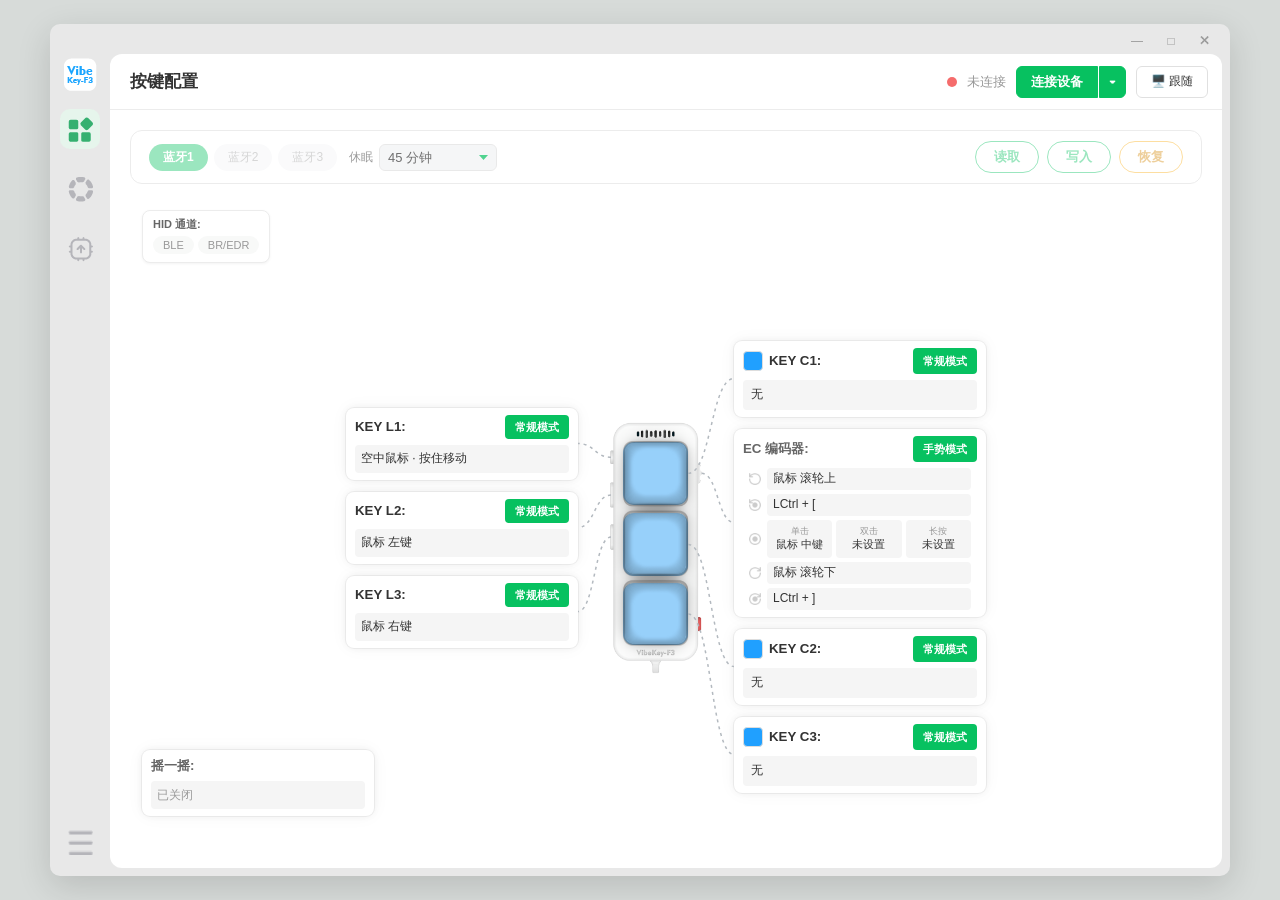
==== commit f9e1de93: "feat(web): 正式版合入 HID 通道卡片（对齐测试版） · 每槽独立：可选 BLE / BR-EDR，随「写入」下发到当前槽位 · 协议：WRITE payload 317 字节（[315]" ====
--- a/web/vibekey-F3_web_config/index.html
+++ b/web/vibekey-F3_web_config/index.html
@@ -133,6 +133,19 @@
               <button class="pill pill-green" id="readBtn" onclick="readConfig()" disabled>读取</button>
               <button class="pill pill-green" id="writeBtn" onclick="writeConfig()" disabled>写入</button>
               <button class="pill pill-amber" id="resetBtn" onclick="resetConfig()" disabled>恢复</button>
+            </div>
+          </div>
+        </div>
+
+        <!-- ★ 11-25 HID 通道（对齐 Studio 左上角）
+             蓝牙开关已移除：两套协议栈固定全开、用户不可改（与固件侧一致），
+             写入时恒发 bt_en_flags=0x03。本卡片按槽独立，随「写入」下发。 -->
+        <div class="bthid-row">
+          <div class="bthid-card">
+            <div class="bthid-title">HID 通道:</div>
+            <div class="bthid-pills">
+              <button class="bthid-pill" id="hidBleBtn" onclick="setHidTransport(0)" disabled>BLE</button>
+              <button class="bthid-pill" id="hidClsBtn" onclick="setHidTransport(1)" disabled>BR/EDR</button>
             </div>
           </div>
         </div>
@@ -673,6 +686,9 @@
   ec_ccw_press: mkKey('EC 按压滚动下', 'keyboard', 0x30, false, 0x01),
   // ---- 诊断: 本次 READ 回包实际长度(用于判断固件新旧, 不参与写入) ----
   raw_len: 0,
+  /* 11-25: 每槽独立的蓝牙开关与 HID 通道（默认与固件兜底一致） */
+  hid_transport: 1,     /* 0=BLE 1=BR/EDR */
+  bt_en_flags: 3,       /* bit0=BR/EDR bit1=BLE */
 };
 
 // ---- 路径访问工具（'c_dbl.0' → config.c_dbl[0]）----
@@ -1415,6 +1431,12 @@
     //   旧固件回包不到这个长度 ⇒ has() 为假 ⇒ 保持 config 里的默认值（与上位机同策略）
     if (has(313)) config.ec_cw_press  = rd(304);
     if (has(322)) config.ec_ccw_press = rd(313);
+    // ---- 11-25: HID 通道 @324, 蓝牙开关 @328（回包 332B 的新固件才有）----
+    if (has(325)) {
+        const t = dv.getUint8(324);
+        config.hid_transport = (t === 0) ? 0 : 1;
+    }
+    /* 11-25: 蓝牙开关已固定全开，读回的 bt_en_flags 不再使用（字段保留在协议里） */
 
     // ---- 同步头部/摇一摇的 UI 控件（键块由 renderKeys 统一渲染）----
     const _amMode = document.getElementById('airMouseMode'); if (_amMode) _amMode.value = config.air_mouse_mode;
@@ -1426,6 +1448,7 @@
     const elShkSens = document.getElementById('shakeSens');
     if (elShkSens) elShkSens.value = String(config.shake_sens);
     updateSleepUI();
+    updateBtHidUI();
 
     renderKeys();
     log('✓ 配置读取成功 (蓝牙' + (currentSlot + 1) + ', 回包 ' + len + 'B' +
@@ -1442,6 +1465,33 @@
   }
 }
 
+// ============================================================
+// 11-25 蓝牙开关 / HID 通道（每槽独立，随「写入」下发）
+// ============================================================
+function bthidBtns() {
+  return {
+    hidBle:  document.getElementById('hidBleBtn'),
+    hidCls:  document.getElementById('hidClsBtn'),
+  };
+}
+
+/* 11-25: 蓝牙开关已移除（固定全开、不可改），这里只维护 HID 通道 */
+function updateBtHidUI() {
+  const b = bthidBtns();
+  if (b.hidBle) { b.hidBle.classList.toggle('on', config.hid_transport === 0);
+                  b.hidBle.classList.toggle('off', config.hid_transport !== 0);
+                  b.hidBle.disabled = !port; }
+  if (b.hidCls) { b.hidCls.classList.toggle('on', config.hid_transport === 1);
+                  b.hidCls.classList.toggle('off', config.hid_transport !== 1);
+                  b.hidCls.disabled = !port; }
+}
+
+function setHidTransport(v) {
+  config.hid_transport = (v === 0) ? 0 : 1;
+  updateBtHidUI();
+  log('HID 通道: ' + (config.hid_transport === 0 ? 'BLE' : 'BR/EDR') + '（写入后立即生效）', 'info');
+}
+
 async function writeConfig() {
   if (isBusy) { toast('正在处理中...', 'info'); return; }
   isBusy = true;
@@ -1453,7 +1503,9 @@
     //   紧凑布局，无 padding，payload 索引 + 8 = buf 索引。
     //   固件按 data_len 分段判读 ⇒ 发全量对旧固件同样安全（超出部分被忽略），
     //   因此这里总是发满，不做版本协商。
-    const payload = new Uint8Array(315);
+    /* 11-25: 315 -> 317：尾部追加 hid_transport(315) 与 bt_en_flags(316)。
+     * 旧固件按 data_len 分段判读，多发 2 字节会被忽略，安全。 */
+    const payload = new Uint8Array(317);
     payload[0] = config.air_mouse_mode & 0xFF;
     payload[1] = config.air_mouse_speed & 0xFF;
 
@@ -1527,6 +1579,12 @@
     // 297..305 / 306..314: EC 按压滚动（10-05 新增，对应固件结构体 @304 / @313）
     putKeyBlock(payload, 297, config.ec_cw_press);
     putKeyBlock(payload, 306, config.ec_ccw_press);
+
+    // 315: HID 通道（0=BLE 1=BR/EDR）  316: 蓝牙开关位（bit0 经典 bit1 BLE）
+    payload[315] = config.hid_transport & 0xFF;
+    /* ★ 11-25 蓝牙开关已从界面移除：两套协议栈固定全开（0x03），不允许用户关闭。
+     * 恒发 0x03 可把历史上被写成 0 的槽位一并纠正。 */
+    payload[316] = 0x03;
 
     const header = buildHeader(CMD_WRITE, payload.length, currentSlot);
     const data = new Uint8Array(header.length + payload.length);
@@ -1610,6 +1668,8 @@
     b.disabled = busy || !port;
   });
   document.getElementById('sleepMin').disabled = busy || !port;
+  /* 11-25: 蓝牙/HID 两块卡片的按钮跟随连接状态 */
+  if (typeof updateBtHidUI === 'function') updateBtHidUI();
 }
 
 // ============================================================
--- a/web/vibekey-F3_web_config/css/03-cards.css
+++ b/web/vibekey-F3_web_config/css/03-cards.css
@@ -240,3 +240,40 @@
     border-color: var(--accent);
     box-shadow: 0 0 0 3px rgba(7,193,96,0.35);
   }
+
+/* ===== 11-25 蓝牙开关 / HID 通道卡片（对齐 Studio 左上角）===== */
+.bthid-row {
+  display: flex;
+  gap: 10px;
+  margin: 10px 0 6px 12px;
+}
+.bthid-card {
+  background: #fff;
+  border: 1px solid #ececec;
+  border-radius: 8px;
+  padding: 6px 10px 8px;
+  box-shadow: 0 1px 3px rgba(0,0,0,.05);
+  min-width: 116px;
+}
+.bthid-title {
+  font-size: 11px;
+  font-weight: 700;
+  color: #666;
+  margin-bottom: 4px;
+}
+.bthid-pills { display: flex; gap: 4px; }
+.bthid-pill {
+  border: 0;
+  border-radius: 9px;
+  height: 18px;
+  padding: 0 10px;
+  font-size: 11px;
+  line-height: 18px;
+  cursor: pointer;
+  background: #f4f5f4;
+  color: #555;
+  transition: background .15s, color .15s;
+}
+.bthid-pill.on { background: #07c160; color: #fff; }
+.bthid-pill.off { background: #f4f5f4; color: #999; }
+.bthid-pill:disabled { cursor: not-allowed; opacity: .6; }
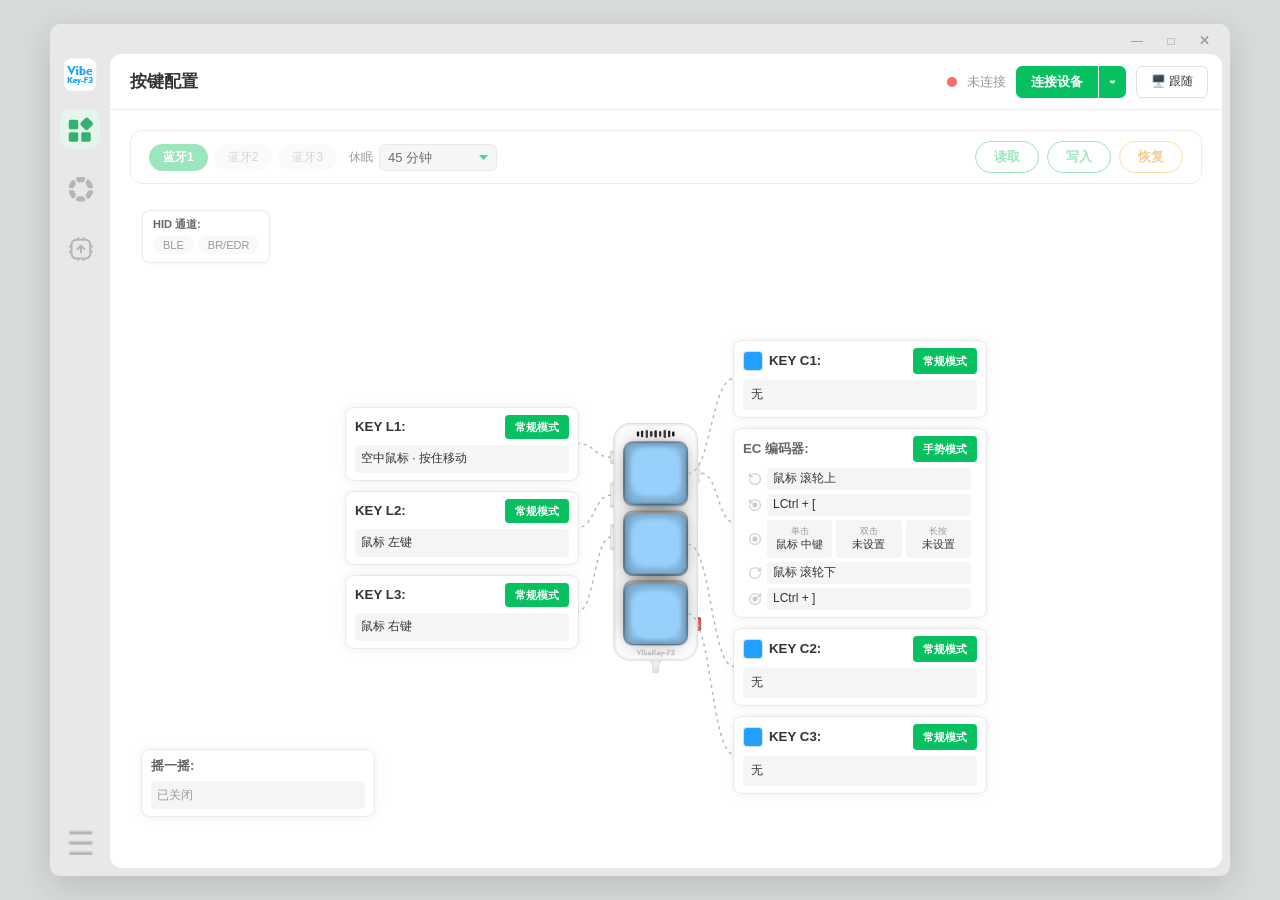
==== commit d288a537: "fix(web): 样式链接加 ?v= 缓存版本号，修复 HID 卡片不生效 现象：正式版合入 HID 通道卡片后，页面上只显示无样式的文字与默认按钮。  原因：全部 9 个 <link rel=st" ====
--- a/web/vibekey-F3_web_config/index.html
+++ b/web/vibekey-F3_web_config/index.html
@@ -21,15 +21,15 @@
 <!-- ===== 样式: 按关注点拆成 5 个文件, 源在 .workbuddy/css/, 由 assemble_index.py 拷贝到 css/ =====
      拆分的理由: 曾因一次正则误删整段内联 CSS 导致页面裸奔, 且千行单文件让脚本化改样式
      极易锚点失配。加载顺序即层叠顺序, 勿调整序号。 -->
-  <link rel="stylesheet" href="css/01-base.css">
-<link rel="stylesheet" href="css/02-shell.css">
-<link rel="stylesheet" href="css/03-cards.css">
-<link rel="stylesheet" href="css/04-modal.css">
-  <link rel="stylesheet" href="css/05-responsive.css">
-<link rel="stylesheet" href="css/06-vkbd.css">
-<link rel="stylesheet" href="css/07-select-popup.css">
-<link rel="stylesheet" href="css/08-ec-icons.css">
-<link rel="stylesheet" href="css/09-led-rgb.css">
+  <link rel="stylesheet" href="css/01-base.css?v=20251125a">
+<link rel="stylesheet" href="css/02-shell.css?v=20251125a">
+<link rel="stylesheet" href="css/03-cards.css?v=20251125a">
+<link rel="stylesheet" href="css/04-modal.css?v=20251125a">
+  <link rel="stylesheet" href="css/05-responsive.css?v=20251125a">
+<link rel="stylesheet" href="css/06-vkbd.css?v=20251125a">
+<link rel="stylesheet" href="css/07-select-popup.css?v=20251125a">
+<link rel="stylesheet" href="css/08-ec-icons.css?v=20251125a">
+<link rel="stylesheet" href="css/09-led-rgb.css?v=20251125a">
 </head>
 <body>
 <div class="app">
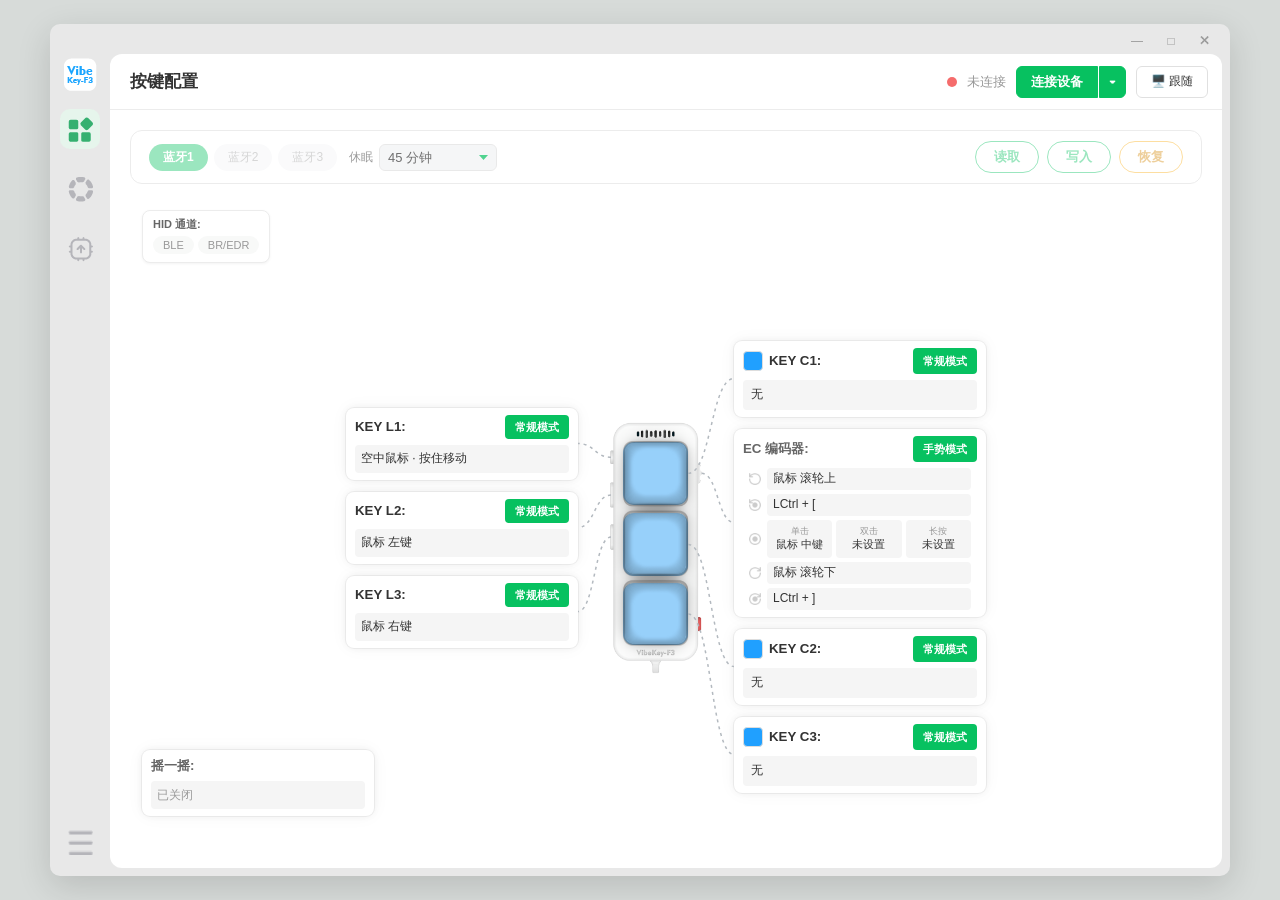
==== commit ab82c89b: "fix(web): 固件列表大小按 br 压缩长度显示，1.04 MB 显示成 799.2 KB 浏览器发 HEAD 会自动带 Accept-Encoding: gzip, deflate, br（f" ====
--- a/web/vibekey-F3_web_config/index.html
+++ b/web/vibekey-F3_web_config/index.html
@@ -4223,14 +4223,31 @@
   return 0;
 }
 
-// 取固件字节数: 逐条通道试 HEAD, 首个成功即用; 全失败返回 0(UI 显示 "-")。
+// 取固件真实字节数: 逐条通道试 HEAD, 首个成功即用; 全失败返回 0(UI 不显示大小)。
+//
+// ★★ 2026-11-28 实测坑(显示成 799.2 KB 而不是 1.04 MB 的元凶, 别改回去):
+//   浏览器发 HEAD 时会**自动**带 `Accept-Encoding: gzip, deflate, br`(该头在 fetch 里
+//   属于禁止修改的头, 想指定 identity 也改不了), jsDelivr 于是回:
+//       HTTP/1.1 200, Content-Encoding: br, Content-Length: 818377
+//   —— 这是 **br 压缩后**的长度, 不是文件字节数(真实 1,087,568)。
+//   想从 jsDelivr 绕过去也绕不开: `Range: bytes=0-0` 回 206 + `Content-Range: bytes 0-0/818377`,
+//   末尾的总数**依旧是压缩后的值**。所以规则只有两条:
+//     ① 探测顺序把 raw.githubusercontent 提到最前 —— 它对 .bin 不压缩, 返回真实长度
+//        (1,087,568) 且带 access-control-allow-origin: *;
+//     ② 任何通道只要 Content-Encoding 不是 identity/空, 一律跳过 —— 宁可大小空着不显示,
+//        也不能显示一个错的数量(比真实值小 25%, 会让人误判固件是否完整)。
 async function otaHeadSize(rel) {
-  for (let i = 0; i < OTA_MIRRORS.length; i++) {
-    const url = OTA_MIRRORS[i].build(rel);
+  const order = OTA_MIRRORS.slice().sort(function (a, b) {
+    return (b.name === 'GitHub raw' ? 1 : 0) - (a.name === 'GitHub raw' ? 1 : 0);
+  });
+  for (let i = 0; i < order.length; i++) {
+    const url = order[i].build(rel);
     if (!url) continue;
     try {
       const r = await fetch(url, { method: 'HEAD', headers: { 'User-Agent': OTA_UA } });
       if (r.ok) {
+        const enc = String(r.headers.get('Content-Encoding') || '').toLowerCase();
+        if (enc && enc !== 'identity') continue;   // 压缩表示的 Content-Length ≠ 文件大小
         const n = parseInt(r.headers.get('Content-Length') || '0', 10) || 0;
         if (n > 0) return n;
       }
@@ -4300,7 +4317,7 @@
         var r = await fetch(url, { headers: { 'User-Agent': OTA_UA }, signal: otaNetAbort.signal });
         if (!r.ok) throw new Error('HTTP ' + r.status);
         if (!r.body || !r.body.getReader) throw new Error('浏览器不支持流式读取');
-        var got = await otaReadStream(r, rel.file);
+        var got = await otaReadStream(r, rel.file, rel.size);
         if (!got) throw new Error('未读取到数据');
         otaProgress = 0; updateOtaUI();
         otaApplyFirmware(rel.file, got, '下载');
@@ -4336,8 +4353,14 @@
 }
 
 // 流式读取固件并实时推进进度条
-async function otaReadStream(r, fname) {
-  const total = parseInt(r.headers.get('Content-Length') || '0', 10) || 0;
+// expectBytes: otaHeadSize 探到的真实字节数(可为 0)。用途见下面 Content-Encoding 注释。
+async function otaReadStream(r, fname, expectBytes) {
+  let total = parseInt(r.headers.get('Content-Length') || '0', 10) || 0;
+  /* ★ Content-Encoding 非 identity(jsDelivr 走 br)时, Content-Length 是**压缩后**长度,
+     而 reader 吐出来的是浏览器解压后的字节 ⇒ 拿它当分母会算到 130% 以上, 进度条冲出去。
+     这种情况改用调用方传入的真实字节数; 两者都没有就不报百分比(只是没有进度, 不会算错)。 */
+  const enc = String(r.headers.get('Content-Encoding') || '').toLowerCase();
+  if (enc && enc !== 'identity') total = (expectBytes > 0 ? expectBytes : 0);
   const reader = r.body.getReader();
   const chunks = [];
   let done = 0, lastPct = -1;
@@ -4347,7 +4370,8 @@
     chunks.push(res.value);
     done += res.value.length;
     if (total > 0) {
-      const pct = Math.floor(done * 100 / total);
+      // 99 封顶: 100% 由传输流程在真正结束时置位, 别让进度条提前满格赖着不动
+      const pct = Math.min(99, Math.floor(done * 100 / total));
       if (pct !== lastPct) { lastPct = pct; otaProgress = pct; updateOtaUI(); }
     }
   }
@@ -4359,9 +4383,13 @@
 }
 
 // ---------- 渲染 ----------
-function fmtSizeBytes(n) {                     // 对齐 QML fmtSizeBytes
+function fmtSizeBytes(n) {                     // 口径对齐 QML fmtSizeBytes(Main.qml:76)
   // 拿不到字节数时返回空串(而不是 "-"): Gitee 不允许跨域 HEAD, size 常常取不到,
   // 显示 "-" 会和右侧日期粘成一团("- 2026-09-18"), 干脆不显示更干净。
+  // ⚠️ 传进来的 n 必须是**真实文件字节数**: jsDelivr 的 Content-Length 是 br 压缩后长度,
+  //    拿它来算会把 1.04 MB 显示成 799.2 KB(2026-11-28 踩过, 见 otaHeadSize)。
+  // 小数位**故意比 QML 多一位**(MB 2 位 / KB 1 位): QML 全取 1 位时 1.04 与 1.03 MB
+  // 会并成两个 "1.0 MB", 列表里看不出差别; 多一位既有用又不失真, 不会误报。
   if (!n || n <= 0) return '';
   if (n < 1024) return n + ' B';
   if (n < 1024 * 1024) return (n / 1024).toFixed(1) + ' KB';
